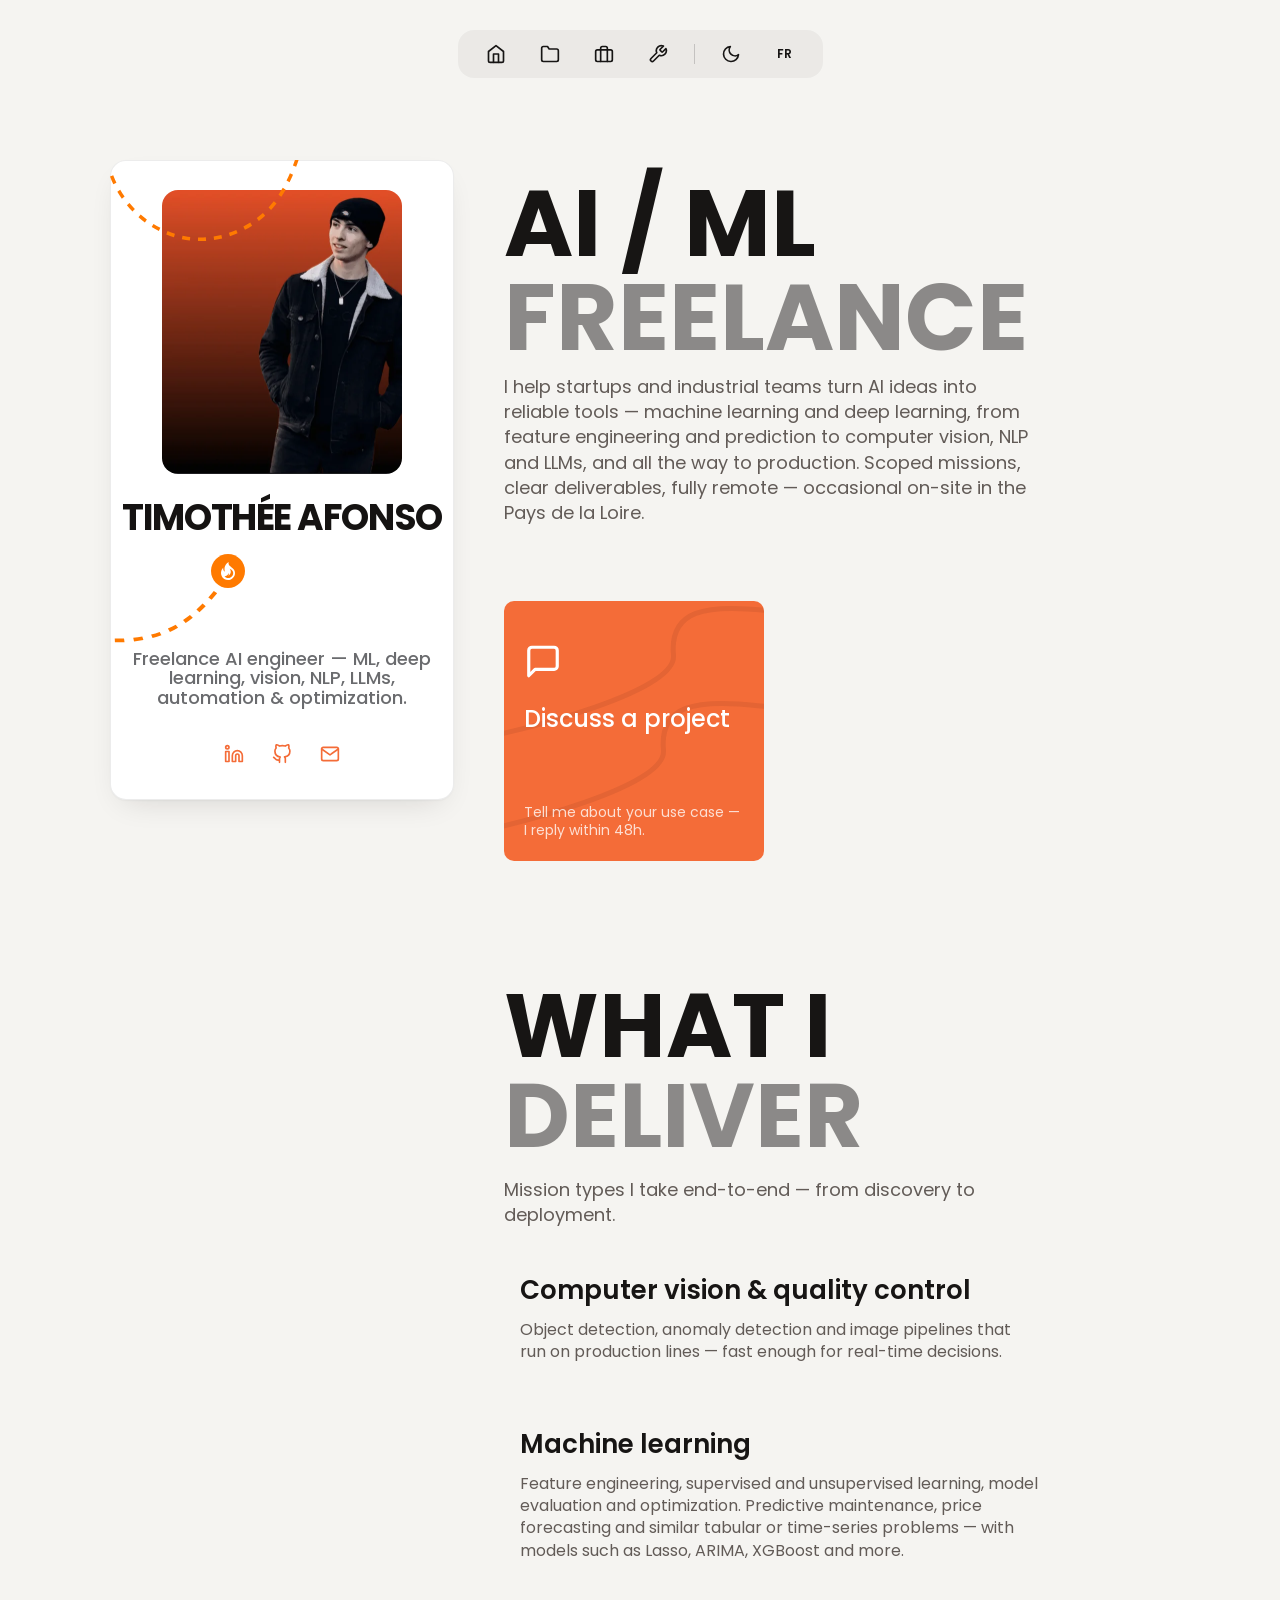
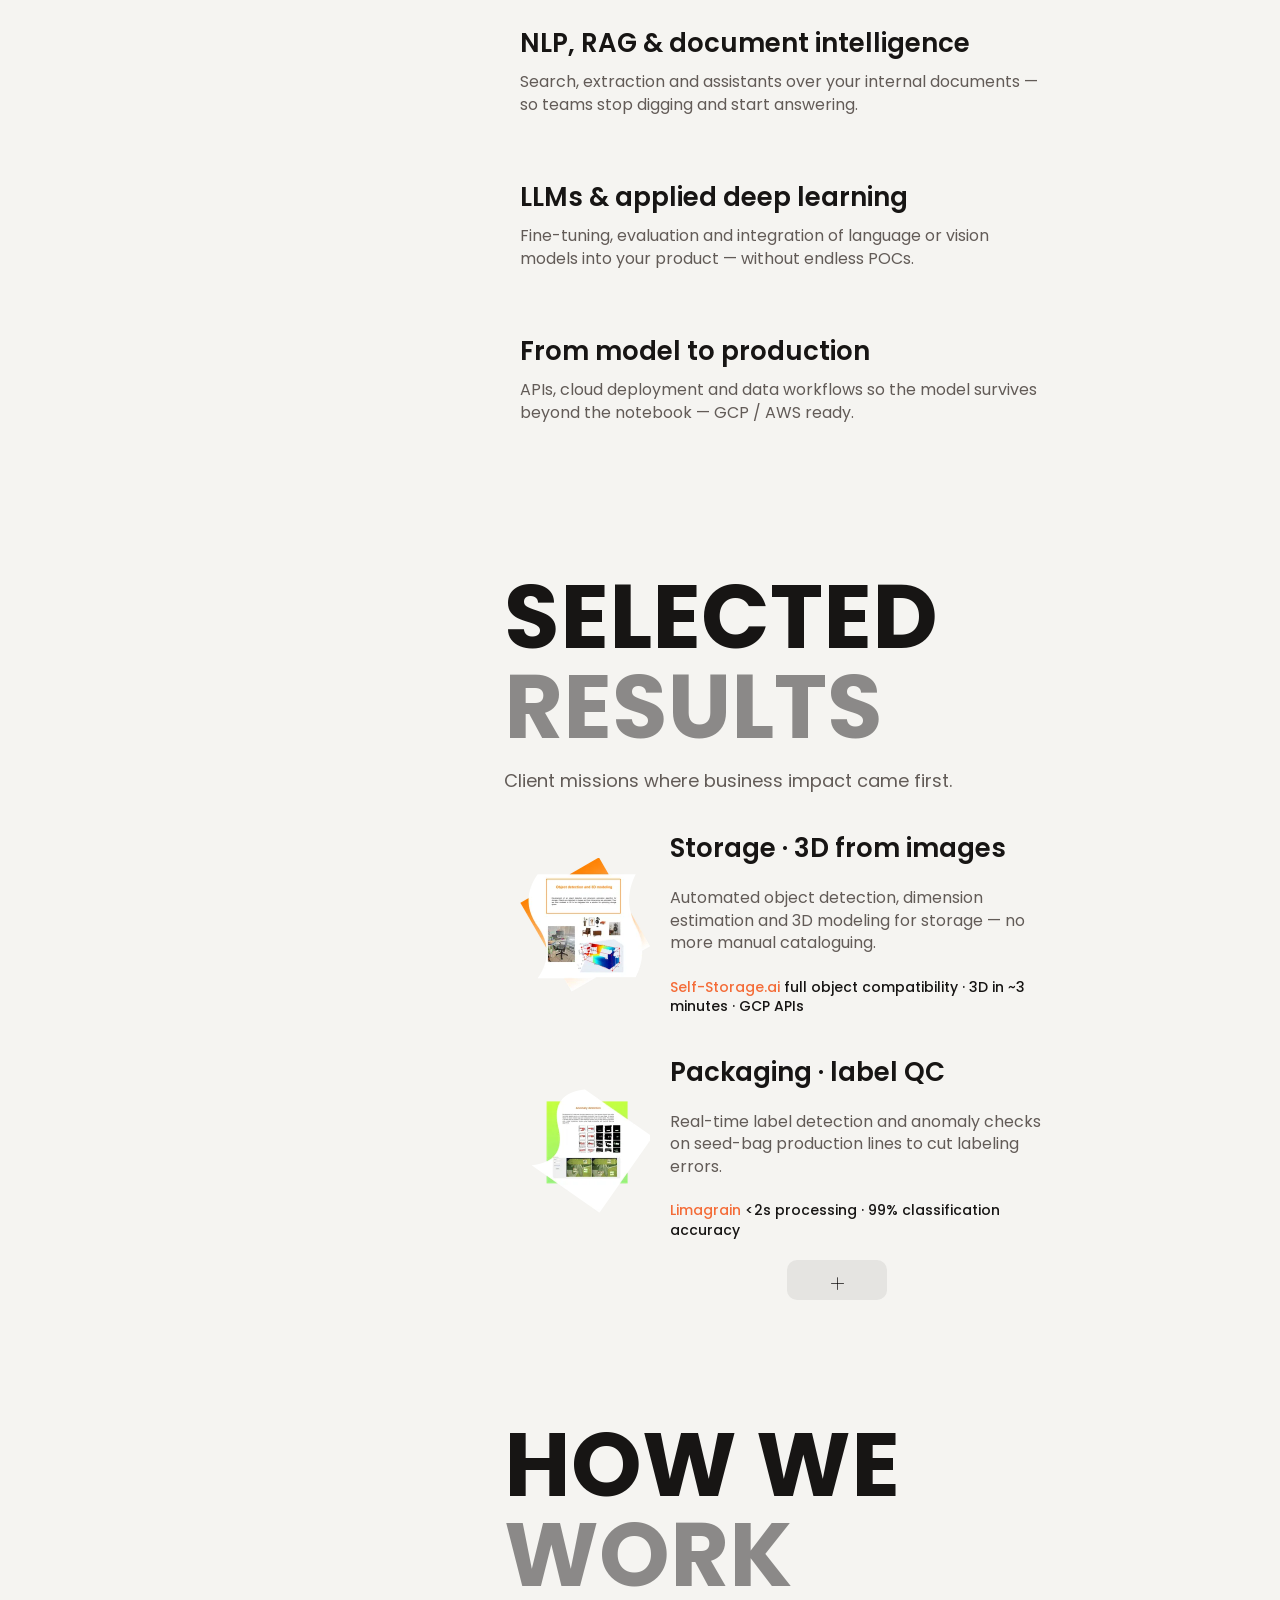
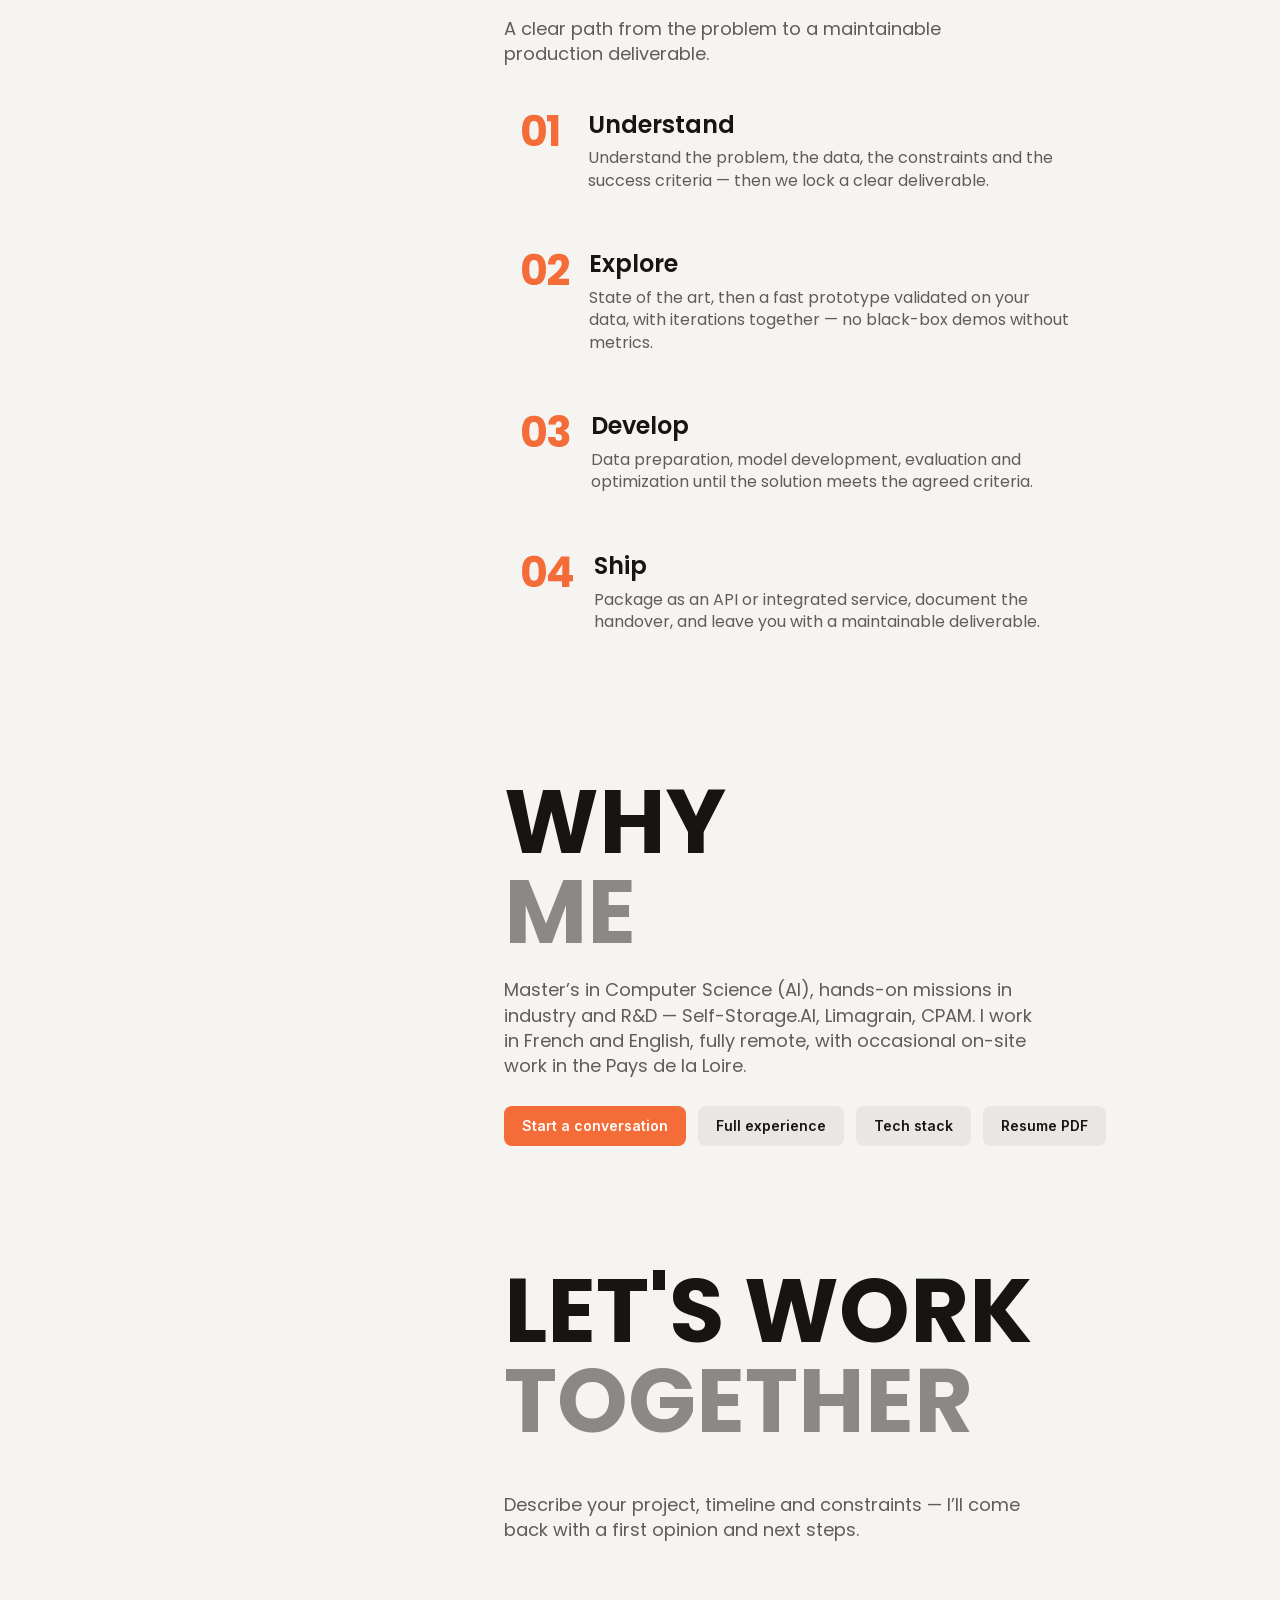
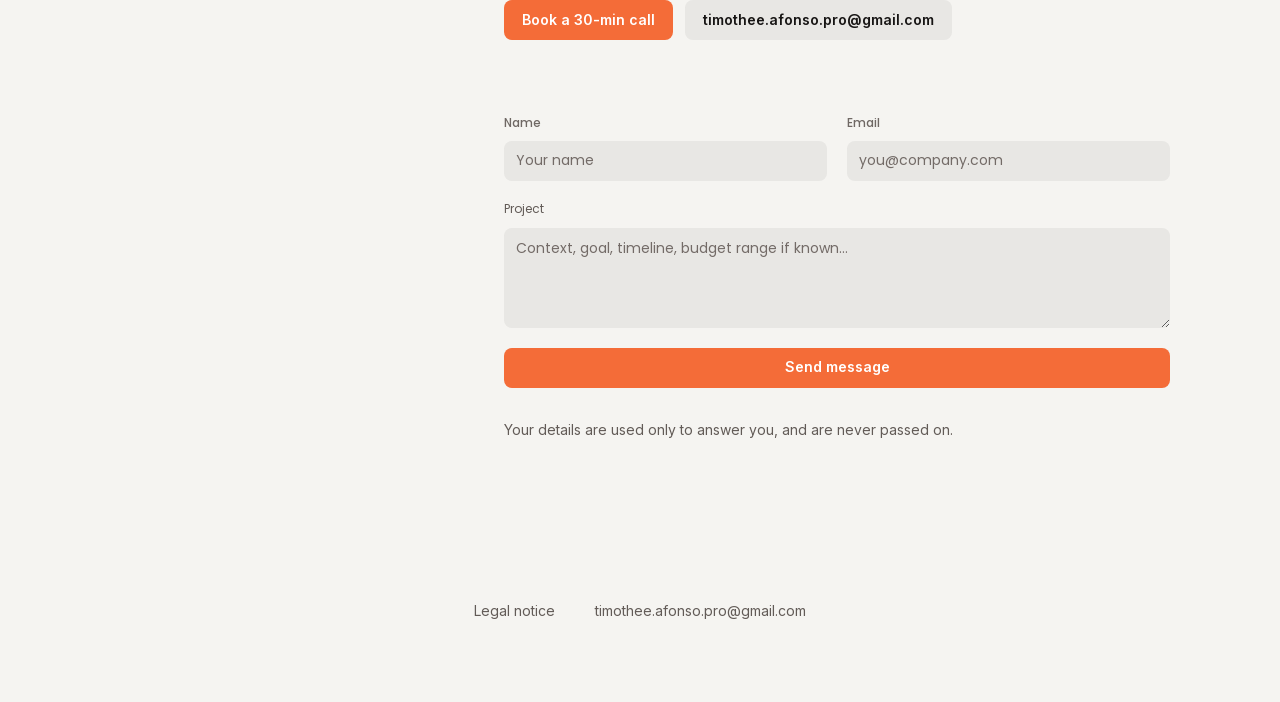
==== index.html @ 01b5e989 "Mentions legales completes, positionnement remote-first, lien Cal.com - SIRET et adresse de domicili" ====
<!DOCTYPE html>
<html lang="en">
<head>
<meta charset="utf-8">
<meta name="viewport" content="width=device-width, initial-scale=1">
<title>Timothée Afonso — Freelance AI Engineer</title>
<meta name="description" content="Freelance AI / ML engineer. Machine learning and deep learning — feature engineering, prediction, computer vision, NLP and LLMs — taken to production. Remote-first.">
<link rel="canonical" href="https://timotheeafonso.com/">
<meta property="og:type" content="website">
<meta property="og:site_name" content="Timothée Afonso">
<meta property="og:url" content="https://timotheeafonso.com/">
<meta property="og:title" content="Timothée Afonso — Freelance AI Engineer">
<meta property="og:description" content="Freelance AI / ML engineer. Machine learning and deep learning — feature engineering, prediction, computer vision, NLP and LLMs — taken to production. Remote-first.">
<meta property="og:image" content="https://timotheeafonso.com/assets/img/og-image.png">
<meta property="og:image:width" content="1200">
<meta property="og:image:height" content="630">
<meta property="og:image:alt" content="Timothée Afonso — freelance AI engineer">
<meta property="og:locale" content="en_US">
<meta property="og:locale:alternate" content="fr_FR">
<meta name="twitter:card" content="summary_large_image">
<meta name="twitter:title" content="Timothée Afonso — Freelance AI Engineer">
<meta name="twitter:description" content="Freelance AI / ML engineer. Machine learning and deep learning — feature engineering, prediction, computer vision, NLP and LLMs — taken to production. Remote-first.">
<meta name="twitter:image" content="https://timotheeafonso.com/assets/img/og-image.png">
<link rel="icon" href="assets/img/favicon.png" sizes="48x48">
<link rel="apple-touch-icon" href="assets/img/apple-touch-icon.png">
<link rel="alternate" hreflang="en" href="https://timotheeafonso.com/">
<link rel="alternate" hreflang="fr" href="https://timotheeafonso.com/fr/">
<link rel="alternate" hreflang="x-default" href="https://timotheeafonso.com/">
<link rel="preload" href="assets/fonts/poppins-700-latin.woff2" as="font" type="font/woff2" crossorigin>
<link rel="stylesheet" href="assets/css/style.css">
<script>
/* Applique le thème avant le premier rendu pour éviter tout clignotement. */
(function(){try{var t=localStorage.getItem('theme');
if(t!=='light'&&t!=='dark'){t=window.matchMedia('(prefers-color-scheme: light)').matches?'light':'dark';}
document.documentElement.setAttribute('data-theme',t);}
catch(e){document.documentElement.setAttribute('data-theme','dark');}})();
</script>
<script type="application/ld+json">
{
  "@context": "https://schema.org",
  "@type": "Person",
  "@id": "https://timotheeafonso.com/#person",
  "name": "Timothée Afonso",
  "alternateName": "Timothee Afonso",
  "url": "https://timotheeafonso.com/",
  "image": "https://timotheeafonso.com/assets/img/profile.webp",
  "jobTitle": "Freelance AI / ML Engineer",
  "description": "Freelance AI / ML engineer. Machine learning and deep learning — feature engineering, prediction, computer vision, NLP and LLMs — taken to production. Remote-first.",
  "email": "mailto:timothee.afonso.pro@gmail.com",
  "address": {
    "@type": "PostalAddress",
    "addressCountry": "FR"
  },
  "knowsLanguage": [
    "fr",
    "en"
  ],
  "knowsAbout": [
    "Machine learning",
    "Deep learning",
    "Computer vision",
    "Natural language processing",
    "Large language models",
    "MLOps",
    "Python"
  ],
  "hasOccupation": {
    "@type": "Occupation",
    "name": "AI / ML Engineer",
    "occupationLocation": {
      "@type": "Country",
      "name": "France"
    }
  },
  "sameAs": [
    "https://www.linkedin.com/in/timothee-afonso",
    "https://github.com/timotheeafonso"
  ]
}
</script>
</head>
<body>
<div class="page">
  <div class="nav-wrap">
    <nav class="nav" aria-label="Home">
      <a href="index.html" title="Home" aria-label="Home" aria-current="page"><svg viewBox="0 0 24 24" fill="none" stroke="currentColor" stroke-width="2" stroke-linecap="round" stroke-linejoin="round" aria-hidden="true"><path d="M3 9l9-7 9 7v11a2 2 0 0 1-2 2H5a2 2 0 0 1-2-2z"/><polyline points="9 22 9 12 15 12 15 22"/></svg></a>
      <a href="projects.html" title="Projects" aria-label="Projects"><svg viewBox="0 0 24 24" fill="none" stroke="currentColor" stroke-width="2" stroke-linecap="round" stroke-linejoin="round" aria-hidden="true"><path d="M22 19a2 2 0 0 1-2 2H4a2 2 0 0 1-2-2V5a2 2 0 0 1 2-2h5l2 3h9a2 2 0 0 1 2 2z"/></svg></a>
      <a href="experience.html" title="Experiences" aria-label="Experiences"><svg viewBox="0 0 24 24" fill="none" stroke="currentColor" stroke-width="2" stroke-linecap="round" stroke-linejoin="round" aria-hidden="true"><rect x="2" y="7" width="20" height="14" rx="2" ry="2"/><path d="M16 21V5a2 2 0 0 0-2-2h-4a2 2 0 0 0-2 2v16"/></svg></a>
      <a href="skill.html" title="Skills" aria-label="Skills"><svg viewBox="0 0 24 24" fill="none" stroke="currentColor" stroke-width="2" stroke-linecap="round" stroke-linejoin="round" aria-hidden="true"><path d="M14.7 6.3a1 1 0 0 0 0 1.4l1.6 1.6a1 1 0 0 0 1.4 0l3.77-3.77a6 6 0 0 1-7.94 7.94l-6.91 6.91a2.12 2.12 0 0 1-3-3l6.91-6.91a6 6 0 0 1 7.94-7.94l-3.76 3.76z"/></svg></a>
      <span class="nav__sep" aria-hidden="true"></span>
      <button class="nav__theme" type="button" title="Theme"><svg class="icon-sun" viewBox="0 0 24 24" fill="none" stroke="currentColor" stroke-width="2" stroke-linecap="round" stroke-linejoin="round" aria-hidden="true"><circle cx="12" cy="12" r="5"/><line x1="12" y1="1" x2="12" y2="3"/><line x1="12" y1="21" x2="12" y2="23"/><line x1="4.22" y1="4.22" x2="5.64" y2="5.64"/><line x1="18.36" y1="18.36" x2="19.78" y2="19.78"/><line x1="1" y1="12" x2="3" y2="12"/><line x1="21" y1="12" x2="23" y2="12"/><line x1="4.22" y1="19.78" x2="5.64" y2="18.36"/><line x1="18.36" y1="5.64" x2="19.78" y2="4.22"/></svg><svg class="icon-moon" viewBox="0 0 24 24" fill="none" stroke="currentColor" stroke-width="2" stroke-linecap="round" stroke-linejoin="round" aria-hidden="true"><path d="M21 12.79A9 9 0 1 1 11.21 3 7 7 0 0 0 21 12.79z"/></svg></button>
      <a class="nav__lang" href="fr/index.html" hreflang="fr" lang="fr" title="Voir en français" aria-label="Voir en français">FR</a>
    </nav>
  </div>
  <div class="wrapper">
    <div class="container">
      <aside class="left">
        <div class="profile">
          <span class="profile__arc-top" aria-hidden="true"></span>
          <span class="profile__arc-bottom" aria-hidden="true"></span>
          <img class="profile__photo" src="assets/img/profile.webp" alt="Timothée Afonso" width="240" height="284">
          <div class="profile__bio">
            <p class="profile__name">TIMOTHÉE AFONSO</p>
            <div class="profile__foot">
              <p class="profile__tagline">Freelance AI engineer — ML, deep learning, vision, NLP, LLMs, automation &amp; optimization.</p>
              <div class="profile__social">
                <a href="https://www.linkedin.com/in/timothee-afonso" target="_blank" rel="noopener" title="LinkedIn" aria-label="LinkedIn" style="color:var(--orange)"><svg viewBox="0 0 24 24" fill="none" stroke="currentColor" stroke-width="2" stroke-linecap="round" stroke-linejoin="round" aria-hidden="true"><path d="M16 8a6 6 0 0 1 6 6v7h-4v-7a2 2 0 0 0-2-2 2 2 0 0 0-2 2v7h-4v-7a6 6 0 0 1 6-6z"/><rect x="2" y="9" width="4" height="12"/><circle cx="4" cy="4" r="2"/></svg></a>
                <a href="https://github.com/timotheeafonso" target="_blank" rel="noopener" title="GitHub" aria-label="GitHub" style="color:var(--orange)"><svg viewBox="0 0 24 24" fill="none" stroke="currentColor" stroke-width="2" stroke-linecap="round" stroke-linejoin="round" aria-hidden="true"><path d="M9 19c-5 1.5-5-2.5-7-3m14 6v-3.87a3.37 3.37 0 0 0-.94-2.61c3.14-.35 6.44-1.54 6.44-7A5.44 5.44 0 0 0 20 4.77 5.07 5.07 0 0 0 19.91 1S18.73.65 16 2.48a13.38 13.38 0 0 0-7 0C6.27.65 5.09 1 5.09 1A5.07 5.07 0 0 0 5 4.77a5.44 5.44 0 0 0-1.5 3.78c0 5.42 3.3 6.61 6.44 7A3.37 3.37 0 0 0 9 18.13V22"/></svg></a>
                <a href="mailto:timothee.afonso.pro@gmail.com" title="Email" aria-label="Email" style="color:var(--orange)"><svg viewBox="0 0 24 24" fill="none" stroke="currentColor" stroke-width="2" stroke-linecap="round" stroke-linejoin="round" aria-hidden="true"><path d="M4 4h16c1.1 0 2 .9 2 2v12c0 1.1-.9 2-2 2H4c-1.1 0-2-.9-2-2V6c0-1.1.9-2 2-2z"/><polyline points="22,6 12,13 2,6"/></svg></a>
              </div>
            </div>
          </div>
        </div>
      </aside>
      <main class="right">
        <section class="hero">
          <div class="hero__info">
            <h1 class="title title--hero title--wrap">AI / ML <span>FREELANCE</span></h1>
            <p class="hero__lead">I help startups and industrial teams turn AI ideas into reliable tools — machine learning and deep learning, from feature engineering and prediction to computer vision, NLP and LLMs, and all the way to production. Scoped missions, clear deliverables, fully remote — occasional on-site in the Pays de la Loire.</p>
          </div>
          <div class="hero__cards">
            <div class="pcard pcard--resume pcard--cta">
              <a class="pcard__hit" href="#contact" aria-label="Discuss a project"></a>
              <span class="pcard__deco deco-a" aria-hidden="true"><i></i></span>
              <span class="pcard__deco deco-b" aria-hidden="true"><i></i></span>
              <span class="pcard__icon" style="color:#fff"><svg viewBox="0 0 24 24" fill="none" stroke="currentColor" stroke-width="2" stroke-linecap="round" stroke-linejoin="round" aria-hidden="true"><path d="M21 15a2 2 0 0 1-2 2H7l-4 4V5a2 2 0 0 1 2-2h14a2 2 0 0 1 2 2z"/></svg></span>
              <div class="pcard__body">
                <p class="pcard__title">Discuss a project</p>
                <p class="pcard__hint">Tell me about your use case — I reply within 48h.</p>
              </div>
            </div>
          </div>
        </section>

        <section class="section section--services reveal" id="services">
          <h2 class="title">WHAT I<br><span>DELIVER</span></h2>
          <p class="section__lead">Mission types I take end-to-end — from discovery to deployment.</p>
          <div class="services">
            <article class="service">
              <h3 class="service__name">Computer vision &amp; quality control</h3>
              <p class="service__desc">Object detection, anomaly detection and image pipelines that run on production lines — fast enough for real-time decisions.</p>
            </article>
            <article class="service">
              <h3 class="service__name">Machine learning</h3>
              <p class="service__desc">Feature engineering, supervised and unsupervised learning, model evaluation and optimization. Predictive maintenance, price forecasting and similar tabular or time-series problems — with models such as Lasso, ARIMA, XGBoost and more.</p>
            </article>
            <article class="service">
              <h3 class="service__name">NLP, RAG &amp; document intelligence</h3>
              <p class="service__desc">Search, extraction and assistants over your internal documents — so teams stop digging and start answering.</p>
            </article>
            <article class="service">
              <h3 class="service__name">LLMs &amp; applied deep learning</h3>
              <p class="service__desc">Fine-tuning, evaluation and integration of language or vision models into your product — without endless POCs.</p>
            </article>
            <article class="service">
              <h3 class="service__name">From model to production</h3>
              <p class="service__desc">APIs, cloud deployment and data workflows so the model survives beyond the notebook — GCP / AWS ready.</p>
            </article>
          </div>
        </section>

        <section class="section section--projects reveal" id="work">
          <h2 class="title">SELECTED<br><span>RESULTS</span></h2>
          <p class="section__lead">Client missions where business impact came first.</p>
          <div class="list">
            <div class="project">
              <div class="project__inner">
                <div class="project__thumb"><img src="assets/img/projects/object-detection.webp" alt="Object detection and 3D modeling" width="130" height="135" loading="lazy"></div>
                <div class="project__details">
                  <h3 class="project__name">Storage · 3D from images</h3>
                  <p class="project__desc">Automated object detection, dimension estimation and 3D modeling for storage — no more manual cataloguing.</p>
                  <p class="project__result"><span>Self-Storage.ai</span> full object compatibility · 3D in ~3 minutes · GCP APIs</p>
                </div>
              </div>
            </div>
            <div class="project">
              <div class="project__inner">
                <div class="project__thumb"><img src="assets/img/projects/anomaly-detection.webp" alt="Anomaly detection on packaging" width="130" height="135" loading="lazy"></div>
                <div class="project__details">
                  <h3 class="project__name">Packaging · label QC</h3>
                  <p class="project__desc">Real-time label detection and anomaly checks on seed-bag production lines to cut labeling errors.</p>
                  <p class="project__result"><span>Limagrain</span> &lt;2s processing · 99% classification accuracy</p>
                </div>
              </div>
            </div>
            <a class="more" href="projects.html" title="All projects">+</a>
          </div>
        </section>

        <section class="section section--method reveal" id="method">
          <h2 class="title">HOW WE<br><span>WORK</span></h2>
          <p class="section__lead">A clear path from the problem to a maintainable production deliverable.</p>
          <div class="method">
            <div class="method__step">
              <span class="method__num" aria-hidden="true">01</span>
              <div class="method__body">
                <h3 class="method__title">Understand</h3>
                <p class="method__text">Understand the problem, the data, the constraints and the success criteria — then we lock a clear deliverable.</p>
              </div>
            </div>
            <div class="method__step">
              <span class="method__num" aria-hidden="true">02</span>
              <div class="method__body">
                <h3 class="method__title">Explore</h3>
                <p class="method__text">State of the art, then a fast prototype validated on your data, with iterations together — no black-box demos without metrics.</p>
              </div>
            </div>
            <div class="method__step">
              <span class="method__num" aria-hidden="true">03</span>
              <div class="method__body">
                <h3 class="method__title">Develop</h3>
                <p class="method__text">Data preparation, model development, evaluation and optimization until the solution meets the agreed criteria.</p>
              </div>
            </div>
            <div class="method__step">
              <span class="method__num" aria-hidden="true">04</span>
              <div class="method__body">
                <h3 class="method__title">Ship</h3>
                <p class="method__text">Package as an API or integrated service, document the handover, and leave you with a maintainable deliverable.</p>
              </div>
            </div>
          </div>
        </section>

        <section class="section section--about reveal" id="about">
          <h2 class="title">WHY<br><span>ME</span></h2>
          <p class="about__text">Master’s in Computer Science (AI), hands-on missions in industry and R&amp;D — Self-Storage.AI, Limagrain, CPAM. I work in French and English, fully remote, with occasional on-site work in the Pays de la Loire.</p>
          <div class="about__links">
            <a class="about__link about__link--accent" href="#contact">Start a conversation</a>
            <a class="about__link" href="experience.html">Full experience</a>
            <a class="about__link" href="skill.html">Tech stack</a>
            <a class="about__link" href="assets/files/resume.pdf" target="_blank" rel="noopener">Resume PDF</a>
          </div>
        </section>

        <section class="section section--contact reveal" id="contact">
          <h2 class="title">LET&#39;S WORK<br><span>TOGETHER</span></h2>
          <p class="section__lead">Describe your project, timeline and constraints — I’ll come back with a first opinion and next steps.</p>
          <div class="about__links contact__direct">
            <a class="about__link about__link--accent" href="https://cal.com/timothee-afonso" target="_blank" rel="noopener">Book a 30-min call</a>
            <a class="about__link" href="mailto:timothee.afonso.pro@gmail.com">timothee.afonso.pro@gmail.com</a>
          </div>
          <form class="form" action="https://formspree.io/f/xljewzve" method="POST" novalidate>
            <input type="text" name="_gotcha" value="" tabindex="-1" autocomplete="off" aria-hidden="true" style="position:absolute;left:-9999px;height:0;width:0;opacity:0;" />
            <input type="hidden" name="_subject" value="New freelance inquiry — portfolio" />
            <div class="form__row">
              <label class="form__field">
                <span class="form__label">Name</span>
                <span class="form__control"><input type="text" name="name" placeholder="Your name" autocomplete="name" required></span>
              </label>
              <label class="form__field">
                <span class="form__label">Email</span>
                <span class="form__control"><input type="email" name="email" placeholder="you@company.com" autocomplete="email" required></span>
              </label>
            </div>
            <label class="form__field">
              <span class="form__label form__label--message">Project</span>
              <span class="form__control"><textarea name="message" placeholder="Context, goal, timeline, budget range if known…" required></textarea></span>
            </label>
            <button class="form__submit" type="submit">Send message</button>
            <p class="form__note">Your details are used only to answer you, and are never passed on.</p>
            <p class="form__status" role="status"></p>
          </form>
        </section>
      </main>
    </div>
  </div>
  <footer class="footer">
    <div class="footer__links">
      <a href="legal.html">Legal notice</a>
      <a href="mailto:timothee.afonso.pro@gmail.com">timothee.afonso.pro@gmail.com</a>
    </div>
  </footer>
</div>
<script src="assets/js/main.js"></script>
</body>
</html>
---- assets/css/style.css ----
/* ==========================================================================
   Timothee Afonso — portfolio
   Recréation locale (HTML / CSS / JS) du site Framer timothee-afonso.framer.website
   ========================================================================== */

/* --------------------------------------------------------------------------
   1. Polices
   -------------------------------------------------------------------------- */
@font-face{font-family:'Poppins';font-style:normal;font-weight:200;font-display:swap;
  src:url('../fonts/poppins-200-latin.woff2') format('woff2');
  unicode-range:U+0000-00FF,U+0131,U+0152-0153,U+02BB-02BC,U+02C6,U+02DA,U+02DC,U+0304,U+0308,U+0329,U+2000-206F,U+20AC,U+2122,U+2191,U+2193,U+2212,U+2215,U+FEFF,U+FFFD;}
@font-face{font-family:'Poppins';font-style:normal;font-weight:200;font-display:swap;
  src:url('../fonts/poppins-200-latin-ext.woff2') format('woff2');
  unicode-range:U+0100-02BA,U+02BD-02C5,U+02C7-02CC,U+02CE-02D7,U+02DD-02FF,U+0304,U+0308,U+0329,U+1D00-1DBF,U+1E00-1E9F,U+1EF2-1EFF,U+2020,U+20A0-20AB,U+20AD-20C0,U+2113,U+2C60-2C7F,U+A720-A7FF;}
@font-face{font-family:'Poppins';font-style:normal;font-weight:400;font-display:swap;
  src:url('../fonts/poppins-400-latin.woff2') format('woff2');
  unicode-range:U+0000-00FF,U+0131,U+0152-0153,U+02BB-02BC,U+02C6,U+02DA,U+02DC,U+0304,U+0308,U+0329,U+2000-206F,U+20AC,U+2122,U+2191,U+2193,U+2212,U+2215,U+FEFF,U+FFFD;}
@font-face{font-family:'Poppins';font-style:normal;font-weight:400;font-display:swap;
  src:url('../fonts/poppins-400-latin-ext.woff2') format('woff2');
  unicode-range:U+0100-02BA,U+02BD-02C5,U+02C7-02CC,U+02CE-02D7,U+02DD-02FF,U+0304,U+0308,U+0329,U+1D00-1DBF,U+1E00-1E9F,U+1EF2-1EFF,U+2020,U+20A0-20AB,U+20AD-20C0,U+2113,U+2C60-2C7F,U+A720-A7FF;}
@font-face{font-family:'Poppins';font-style:normal;font-weight:500;font-display:swap;
  src:url('../fonts/poppins-500-latin.woff2') format('woff2');
  unicode-range:U+0000-00FF,U+0131,U+0152-0153,U+02BB-02BC,U+02C6,U+02DA,U+02DC,U+0304,U+0308,U+0329,U+2000-206F,U+20AC,U+2122,U+2191,U+2193,U+2212,U+2215,U+FEFF,U+FFFD;}
@font-face{font-family:'Poppins';font-style:normal;font-weight:500;font-display:swap;
  src:url('../fonts/poppins-500-latin-ext.woff2') format('woff2');
  unicode-range:U+0100-02BA,U+02BD-02C5,U+02C7-02CC,U+02CE-02D7,U+02DD-02FF,U+0304,U+0308,U+0329,U+1D00-1DBF,U+1E00-1E9F,U+1EF2-1EFF,U+2020,U+20A0-20AB,U+20AD-20C0,U+2113,U+2C60-2C7F,U+A720-A7FF;}
@font-face{font-family:'Poppins';font-style:normal;font-weight:600;font-display:swap;
  src:url('../fonts/poppins-600-latin.woff2') format('woff2');
  unicode-range:U+0000-00FF,U+0131,U+0152-0153,U+02BB-02BC,U+02C6,U+02DA,U+02DC,U+0304,U+0308,U+0329,U+2000-206F,U+20AC,U+2122,U+2191,U+2193,U+2212,U+2215,U+FEFF,U+FFFD;}
@font-face{font-family:'Poppins';font-style:normal;font-weight:600;font-display:swap;
  src:url('../fonts/poppins-600-latin-ext.woff2') format('woff2');
  unicode-range:U+0100-02BA,U+02BD-02C5,U+02C7-02CC,U+02CE-02D7,U+02DD-02FF,U+0304,U+0308,U+0329,U+1D00-1DBF,U+1E00-1E9F,U+1EF2-1EFF,U+2020,U+20A0-20AB,U+20AD-20C0,U+2113,U+2C60-2C7F,U+A720-A7FF;}
@font-face{font-family:'Poppins';font-style:normal;font-weight:700;font-display:swap;
  src:url('../fonts/poppins-700-latin.woff2') format('woff2');
  unicode-range:U+0000-00FF,U+0131,U+0152-0153,U+02BB-02BC,U+02C6,U+02DA,U+02DC,U+0304,U+0308,U+0329,U+2000-206F,U+20AC,U+2122,U+2191,U+2193,U+2212,U+2215,U+FEFF,U+FFFD;}
@font-face{font-family:'Poppins';font-style:normal;font-weight:700;font-display:swap;
  src:url('../fonts/poppins-700-latin-ext.woff2') format('woff2');
  unicode-range:U+0100-02BA,U+02BD-02C5,U+02C7-02CC,U+02CE-02D7,U+02DD-02FF,U+0304,U+0308,U+0329,U+1D00-1DBF,U+1E00-1E9F,U+1EF2-1EFF,U+2020,U+20A0-20AB,U+20AD-20C0,U+2113,U+2C60-2C7F,U+A720-A7FF;}
/* Inter est une police variable : un seul fichier couvre 100 → 900 */
@font-face{font-family:'Inter';font-style:normal;font-weight:100 900;font-display:swap;
  src:url('../fonts/inter-latin.woff2') format('woff2');
  unicode-range:U+0000-00FF,U+0131,U+0152-0153,U+02BB-02BC,U+02C6,U+02DA,U+02DC,U+0304,U+0308,U+0329,U+2000-206F,U+20AC,U+2122,U+2191,U+2193,U+2212,U+2215,U+FEFF,U+FFFD;}
@font-face{font-family:'Inter';font-style:normal;font-weight:100 900;font-display:swap;
  src:url('../fonts/inter-latin-ext.woff2') format('woff2');
  unicode-range:U+0100-02BA,U+02BD-02C5,U+02C7-02CC,U+02CE-02D7,U+02DD-02FF,U+0304,U+0308,U+0329,U+1D00-1DBF,U+1E00-1E9F,U+1EF2-1EFF,U+2020,U+20A0-20AB,U+20AD-20C0,U+2113,U+2C60-2C7F,U+A720-A7FF;}

/* --------------------------------------------------------------------------
   2. Variables et remise à zéro
   -------------------------------------------------------------------------- */
/* Couleurs de marque et typographie : identiques dans les deux thèmes */
:root{
  --orange:#f46c38;
  --lime:#c5ff41;
  --ink:#151312;            /* encre sur les surfaces claires (carte blanche, vert lime) */
  --on-accent:#fff;         /* texte sur la carte orange */
  --bio:#6a6b6e;            /* légende de la carte profil, toujours blanche */
  --dark-pill:#111;         /* pastille de téléchargement */
  --sans:'Poppins',sans-serif;
  --inter:'Inter',sans-serif;
}

/* Thème sombre — celui du site d'origine, appliqué par défaut */
:root,:root[data-theme="dark"]{
  color-scheme:dark;
  --bg:#151312;
  --fg:#fff;
  --muted:#998f8f;                   /* textes secondaires */
  --ghost:rgba(182,180,189,.5);      /* 2e ligne des titres */
  --surface:rgba(255,255,255,.03);   /* pilule de navigation */
  --surface-2:rgba(255,255,255,.08); /* survol dans la pilule */
  --hover:rgba(255,255,255,.03);     /* survol des cartes */
  --field:rgba(182,180,189,.2);      /* champs de formulaire */
  --label:#888;
  --placeholder:#999;
  --more-bg:rgba(69,69,69,.41);
  --more-bg-2:rgba(69,69,69,.6);
  --card:#fff;
  --card-shadow:none;
}

/* Thème clair — blanc cassé chaud, encre chaude, accents de marque inchangés */
:root[data-theme="light"]{
  color-scheme:light;
  --bg:#f5f4f1;
  --fg:#171514;
  --muted:#625b57;                   /* 6.1:1 sur le fond */
  --ghost:rgba(23,21,20,.48);           /* 2e ligne des titres — lisible sur fond clair */
  --surface:rgba(23,21,20,.045);
  --surface-2:rgba(23,21,20,.09);
  --hover:rgba(23,21,20,.045);
  --field:rgba(23,21,20,.06);
  --label:#6f6864;
  --placeholder:#736b67;
  --more-bg:rgba(23,21,20,.07);
  --more-bg-2:rgba(23,21,20,.13);
  --card:#fff;
  /* liseré en inset : aucun impact sur la mise en page, contrairement à border */
  --card-shadow:inset 0 0 0 1px rgba(23,21,20,.08),
                0 1px 2px rgba(23,21,20,.04),
                0 12px 32px -14px rgba(23,21,20,.16);
}

/* Fondu appliqué le temps de la bascule uniquement (jamais au chargement) */
.theme-switching,.theme-switching *{
  transition:background-color .28s ease,color .28s ease,border-color .28s ease,box-shadow .28s ease,fill .28s ease;
}

*,*::before,*::after{box-sizing:border-box;}
html{-webkit-text-size-adjust:100%;}
body{
  margin:0;
  background:var(--bg);
  color:var(--fg);
  font-family:var(--sans);
  -webkit-font-smoothing:antialiased;
  -moz-osx-font-smoothing:grayscale;
  overflow-x:hidden;
}
img{display:block;max-width:100%;}
a{color:inherit;text-decoration:none;}
p,h1,h2,h3,ul{margin:0;}
/* Framer coupe les mots trop longs plutôt que de les laisser déborder */
h1,h2,h3,p,li{overflow-wrap:break-word;}
ul{padding:0;list-style:none;}
button,input,textarea{font:inherit;color:inherit;}
svg{display:block;}

/* --------------------------------------------------------------------------
   3. Structure générale
   -------------------------------------------------------------------------- */
.page{position:relative;display:flex;flex-direction:column;padding-top:160px;background:var(--bg);}
.wrapper{display:flex;}
.container{
  width:100%;
  max-width:1140px;
  margin:0 auto;
  display:flex;
  gap:100px;
}
.left{width:344px;flex:0 0 344px;position:sticky;top:40px;align-self:flex-start;}
.right{flex:1;min-width:0;display:flex;flex-direction:column;}

/* --------------------------------------------------------------------------
   4. Navigation (pilule centrée, défile avec la page)
   -------------------------------------------------------------------------- */
.nav-wrap{position:absolute;top:30px;left:0;right:0;display:flex;justify-content:center;z-index:10;}
.nav{
  display:flex;align-items:center;gap:18px;
  height:48px;padding:0 20px;
  background:var(--surface);
  border-radius:16px;
}
.nav a{
  display:flex;align-items:center;justify-content:center;
  width:36px;height:36px;border-radius:50%;
  transition:background .2s ease;
}
.nav a:hover{background:var(--surface-2);}
.nav svg{width:20px;height:20px;}

/* Séparateur et bascule de thème */
.nav__sep{flex:none;width:1px;height:20px;background:currentColor;opacity:.18;}
.nav__theme{
  display:flex;align-items:center;justify-content:center;
  width:36px;height:36px;padding:0;
  background:transparent;border:0;border-radius:50%;
  color:inherit;cursor:pointer;
  transition:background .2s ease;
}
.nav__theme:hover{background:var(--surface-2);}
.nav__theme svg{width:20px;height:20px;}

/* Bascule de langue : code de la langue vers laquelle on bascule */
.nav__lang{
  display:flex;align-items:center;justify-content:center;
  width:36px;height:36px;border-radius:50%;
  font-family:var(--sans);font-size:12px;font-weight:600;letter-spacing:.03em;
  color:inherit;
  transition:background .2s ease;
}
.nav__lang:hover{background:var(--surface-2);}
/* Le soleil invite à passer en clair, la lune à repasser en sombre */
:root[data-theme="light"] .icon-sun{display:none;}
:root:not([data-theme="light"]) .icon-moon{display:none;}

/* Focus clavier visible sur tous les éléments interactifs */
a:focus-visible,button:focus-visible,input:focus-visible,textarea:focus-visible{
  outline:2px solid var(--orange);outline-offset:3px;
}

/* La pilule se resserre sur les très petits écrans pour rester d'un bloc */
@media (max-width:479.98px){
  .nav{gap:11px;padding:0 14px;}
}
@media (max-width:359.98px){
  .nav{gap:8px;padding:0 12px;}
}

/* --------------------------------------------------------------------------
   5. Carte profil (colonne de gauche)
   -------------------------------------------------------------------------- */
.profile{
  position:relative;overflow:hidden;
  display:flex;flex-direction:column;align-items:center;gap:24px;
  width:100%;height:640px;padding:30px 20px;
  background:var(--card);border-radius:16px;box-shadow:var(--card-shadow);
}
.profile__arc-top,
.profile__arc-bottom{position:absolute;background-repeat:no-repeat;background-size:100% 100%;pointer-events:none;}
.profile__arc-top{width:194px;height:100px;left:0;top:-18px;background-image:url('../img/card-arc-top.svg');}
.profile__arc-bottom{width:270px;height:166px;left:-135px;top:348px;background-image:url('../img/card-arc-bottom.svg');}
.profile__photo{width:240px;height:284px;border-radius:16px;object-fit:cover;}
.profile__bio{
  position:relative;z-index:1;
  display:flex;flex-direction:column;justify-content:space-between;align-items:center;
  flex:1;width:100%;
}
.profile__name{
  font-size:36px;line-height:39.6px;font-weight:700;letter-spacing:-.04em;
  color:var(--ink);text-align:center;white-space:nowrap;
}
.profile__foot{display:flex;flex-direction:column;align-items:center;gap:30px;width:100%;}
.profile__tagline{
  max-width:300px;
  font-size:18px;line-height:19.8px;font-weight:500;
  color:var(--bio);text-align:center;
}
.profile__social{display:flex;justify-content:center;align-items:center;gap:16px;}
.profile__social a{
  display:flex;align-items:center;justify-content:center;
  width:32px;height:32px;padding:6px;border-radius:6px;
  transition:background .2s ease;
}
.profile__social a:hover{background:rgba(0,0,0,.05);}
.profile__social svg{width:20px;height:20px;}

/* --------------------------------------------------------------------------
   6. Titres de section
   -------------------------------------------------------------------------- */
.title{font-size:90px;line-height:90px;font-weight:700;color:var(--fg);white-space:nowrap;}
.title span{color:var(--ghost);}
/* seuls le titre d'accueil et celui des certifications passent à la ligne */
.title--wrap{white-space:normal;}
.title--hero{font-size:110px;line-height:110px;}

/* --------------------------------------------------------------------------
   7. Sections
   -------------------------------------------------------------------------- */
.section{display:flex;flex-direction:column;gap:20px;}
.section--projects,
.section--skills,
.section--education,
.section--services,
.section--method,
.section--about,
.section--certification,
.section--contact{padding-top:120px;}
.section--experience{padding-top:140px;}
.section--first{padding-top:0;}
.section__lead{
  max-width:540px;
  font-size:18px;line-height:25.2px;color:var(--muted);
  margin-top:-4px;
}

/* --------------------------------------------------------------------------
   8. Hero (accueil)
   -------------------------------------------------------------------------- */
.hero{display:flex;flex-direction:column;gap:60px;}
.hero__info{display:flex;flex-direction:column;justify-content:center;gap:10px;min-height:381px;}
.hero__lead{max-width:540px;font-size:18px;line-height:25.2px;color:var(--muted);}
.hero__cards{display:flex;align-items:center;gap:30px;}
.hero__cards:has(> :only-child){max-width:420px;}

.pcard{
  position:relative;overflow:hidden;
  display:flex;flex-direction:column;align-items:flex-start;gap:24px;
  height:240px;padding:40px 20px 22px;border-radius:10px;
}
.pcard--resume{width:300px;flex:0 0 300px;background:var(--orange);}
.pcard--cta{width:100%;max-width:420px;flex:1 1 auto;}
.pcard--contact{flex:1;background:var(--lime);}
.pcard__icon{display:block;position:relative;z-index:1;width:38px;height:41px;}
.pcard__icon svg{width:100%;height:100%;}
.pcard__body{
  position:relative;z-index:1;
  display:flex;flex-direction:column;justify-content:space-between;align-items:flex-end;
  flex:1;width:100%;
}
.pcard__title{width:100%;font-size:24px;line-height:26.4px;font-weight:500;color:var(--on-accent);}
.pcard__list{font-size:24px;line-height:26.4px;font-weight:500;color:var(--ink);width:100%;}
.pcard__list li{position:relative;padding-left:46px;}
.pcard__list li::before{content:"\2022";position:absolute;left:4px;top:0;}
.pcard__list li + li{margin-top:26.4px;}
.pcard__deco{position:absolute;overflow:hidden;pointer-events:none;}
.pcard__deco i{display:block;background-repeat:no-repeat;background-size:100% 100%;}
.pcard--resume .deco-a{left:-58px;top:-57px;width:416px;height:251px;display:flex;align-items:center;justify-content:center;}
.pcard--resume .deco-a i{width:388px;height:155px;background-image:url('../img/line-orange.svg');}
.pcard--resume .deco-b{left:-54px;top:86px;width:388px;height:155px;}
.pcard--resume .deco-b i{width:388px;height:155px;background-image:url('../img/line-orange.svg');}
.pcard--contact .deco-a{left:-20px;top:-60px;width:422px;height:284px;}
.pcard--contact .deco-a i{width:422px;height:284px;background-image:url('../img/line-green.svg');}
.pcard--contact .deco-b{left:-3px;top:146px;width:329px;height:146px;overflow:visible;transform:rotate(4deg);display:flex;align-items:center;justify-content:center;}
.pcard--contact .deco-b i{width:422px;height:284px;background-image:url('../img/line-green.svg');}

/* Pastille ronde sombre (téléchargement) */
.pill{
  position:absolute;z-index:2;
  display:flex;align-items:center;justify-content:center;
  width:36px;height:36px;padding:10px;
  background:var(--dark-pill);border-radius:50px;
  transition:transform .2s ease;
}
.pill:hover{transform:scale(1.08);}
.pill svg{width:16px;height:16px;}
.pcard__body .pill{position:static;flex:0 0 36px;}

/* Flèche orange en haut à droite des cartes cliquables */
.arrow{position:absolute;right:16px;width:20px;height:20px;transform:rotate(-45deg);}
.arrow svg{width:100%;height:100%;fill:var(--orange);}

/* --------------------------------------------------------------------------
   9. Liste de projets
   -------------------------------------------------------------------------- */
.list{display:flex;flex-direction:column;align-items:flex-start;width:100%;}

.project{
  position:relative;display:flex;justify-content:space-between;align-items:center;
  width:100%;padding:20px 16px;border-radius:16px;
  transition:background .2s ease;
}
a.project:hover{background:var(--hover);}
.project .arrow{top:36px;}
.project__inner{display:flex;align-items:center;gap:20px;width:100%;max-width:600px;}
.project__thumb{
  flex:0 0 130px;width:130px;aspect-ratio:130/134.72;
  border-radius:8px;overflow:hidden;
}
.project__thumb img{width:100%;height:100%;object-fit:cover;}
.project__details{display:flex;flex-direction:column;justify-content:center;gap:23px;width:450px;max-width:600px;}
.project__name{font-size:26px;line-height:31.2px;font-weight:600;color:var(--fg);white-space:nowrap;}
.project__desc{font-size:16px;line-height:22.4px;color:var(--muted);}
.project__meta{display:flex;justify-content:space-between;align-items:center;gap:12px;font-size:16px;line-height:22.4px;color:var(--fg);}
.project__meta span:last-child{text-align:right;}

.list__divider{
  display:flex;align-items:center;gap:16px;
  width:100%;margin:28px 0 12px;padding:0 16px;
  font-size:14px;line-height:18px;font-weight:600;letter-spacing:.04em;
  text-transform:uppercase;color:var(--muted);
}
.list__divider::before,
.list__divider::after{
  content:"";flex:1;height:1px;background:currentColor;opacity:.28;
}

/* Bouton « + » décoratif sous les listes tronquées */
.more{
  align-self:center;
  grid-column:1 / -1;justify-self:center;
  display:flex;align-items:center;justify-content:center;
  width:100px;height:40px;
  background:var(--more-bg);border-radius:10px;
  font-family:var(--inter);font-size:31px;line-height:37.2px;font-weight:100;color:var(--fg);
  transition:background .2s ease;
}
.more:hover{background:var(--more-bg-2);}

/* --------------------------------------------------------------------------
   10. Compétences
   -------------------------------------------------------------------------- */
.skills{display:grid;grid-template-columns:repeat(2,minmax(0,1fr));align-items:start;gap:10px;width:100%;}
.skill{
  display:flex;align-items:center;gap:16px;
  padding:16px;border-radius:8px;
  transition:background .2s ease;
}
.skill:hover{background:var(--hover);}
.skill--static:hover{background:transparent;}
.skill__icon{flex:0 0 60px;width:60px;height:60px;border-radius:8px;overflow:hidden;}
.skill__icon img{width:100%;height:100%;object-fit:cover;}
.skill__text{display:flex;flex-direction:column;justify-content:center;gap:4px;flex:1;min-width:0;}
.skill__name{font-size:24px;line-height:28.8px;font-weight:600;color:var(--fg);}
.skill__kind{font-size:16px;line-height:22.4px;color:var(--muted);}

/* --------------------------------------------------------------------------
   11. Formation / Certification / Expériences
   -------------------------------------------------------------------------- */
.entry{
  position:relative;display:flex;flex-direction:column;align-items:flex-start;gap:20px;
  width:100%;border-radius:16px;
  transition:background .2s ease;
}
a.entry:hover{background:var(--hover);}
.entry__details{display:flex;flex-direction:column;justify-content:center;align-items:flex-start;gap:14px;width:100%;}
.entry__details > *{width:100%;}
.entry__name{font-size:26px;line-height:31.2px;font-weight:600;color:var(--fg);}
.entry__sub{font-size:16px;line-height:22.4px;color:var(--muted);}
.entry__keywords{font-size:12px;line-height:16.8px;font-weight:200;color:var(--muted);}
.entry__meta{
  display:flex;justify-content:space-between;align-items:center;width:100%;
  font-size:16px;line-height:17.6px;color:var(--muted);
}
.entry__meta span:last-child{text-align:right;}

/* Formation */
.entry--education{padding:30px 16px;}
.entry--education .entry__details{max-width:480px;}
.entry--education .pill{top:25px;right:16px;}

/* Certification */
.entry--certification{padding:24px 16px;}
.entry--certification .entry__details{max-width:420px;min-height:31px;justify-content:center;}
.entry--certification .entry__sub{max-width:500px;}
.entry--certification .pill{top:36px;right:16px;}
.entry--certification .arrow{top:36px;}

/* Expériences */
.entry--experience{padding:24px 16px;}
.entry--experience .entry__details{max-width:420px;}
.entry--experience .arrow{top:46px;}

/* --------------------------------------------------------------------------
   12. Services / méthode (accueil freelance)
   -------------------------------------------------------------------------- */
.services{display:flex;flex-direction:column;gap:10px;width:100%;}
.service{
  display:flex;flex-direction:column;align-items:flex-start;gap:12px;
  width:100%;padding:28px 16px;border-radius:16px;
  transition:background .2s ease;
}
.service:hover{background:var(--hover);}
.service__name{font-size:26px;line-height:31.2px;font-weight:600;color:var(--fg);}
.service__desc{max-width:520px;font-size:16px;line-height:22.4px;color:var(--muted);}
.service__meta{
  display:flex;flex-wrap:wrap;gap:8px 16px;
  font-size:14px;line-height:18px;font-weight:500;color:var(--fg);
}
.service__meta span{color:var(--muted);font-weight:400;}

.method{display:flex;flex-direction:column;gap:10px;width:100%;}
.method__step{
  display:flex;align-items:flex-start;gap:20px;
  width:100%;padding:24px 16px;border-radius:16px;
}
.method__num{
  flex:0 0 48px;
  font-size:42px;line-height:42px;font-weight:700;letter-spacing:-.04em;
  color:var(--orange);
}
.method__body{display:flex;flex-direction:column;gap:8px;min-width:0;}
.method__title{font-size:24px;line-height:28.8px;font-weight:600;color:var(--fg);}
.method__text{max-width:480px;font-size:16px;line-height:22.4px;color:var(--muted);}

.about__text{
  max-width:540px;
  font-size:18px;line-height:25.2px;color:var(--muted);
}
.about__links{display:flex;flex-wrap:wrap;gap:12px;margin-top:8px;}
.about__link{
  display:inline-flex;align-items:center;justify-content:center;
  height:40px;padding:0 18px;
  background:var(--field);border-radius:8px;
  font-family:var(--inter);font-size:14px;line-height:16.8px;font-weight:600;color:var(--fg);
  transition:background .2s ease,filter .2s ease;
}
.about__link:hover{background:var(--more-bg-2);}
.about__link--accent{background:var(--orange);color:var(--on-accent);}
.about__link--accent:hover{filter:brightness(1.08);background:var(--orange);}

.project__result{
  font-size:14px;line-height:19.6px;font-weight:500;color:var(--fg);
}
.project__result span{color:var(--orange);}

.pcard--cta .pcard__body{align-items:flex-start;}
.pcard--cta .pcard__title{color:var(--on-accent);}
.pcard--cta .pcard__hint{
  width:100%;margin-top:auto;
  font-size:14px;line-height:18px;font-weight:400;color:rgba(255,255,255,.78);
}
.pcard a.pcard__hit{
  position:absolute;inset:0;z-index:3;
  border-radius:inherit;
}
.pcard a.pcard__hit:focus-visible{outline-offset:-4px;}

/* --------------------------------------------------------------------------
   13. Formulaire de contact
   -------------------------------------------------------------------------- */
.section--contact{gap:50px;}
.form{display:flex;flex-direction:column;align-items:flex-start;gap:20px;width:100%;}
.form__row{display:flex;align-items:center;gap:20px;width:100%;}
.form__field{display:flex;flex-direction:column;align-items:flex-start;gap:10px;flex:1;min-width:0;}
.form > .form__field{width:100%;flex:none;}
.form__label{font-size:12px;line-height:14.4px;font-weight:500;color:var(--label);}
.form__label--message{font-size:12px;line-height:16.8px;font-weight:400;color:var(--muted);}
.form__control{display:block;width:100%;background:var(--field);border-radius:8px;}
.form input,
.form textarea{
  width:100%;padding:12px;
  font-family:var(--sans);font-size:14px;line-height:1.2em;font-weight:400;
  color:var(--fg);background:transparent;border:0;border-radius:8px;outline:0;
}
.form input{height:40px;}
.form textarea{height:100px;resize:vertical;display:block;}
.form input::placeholder,
.form textarea::placeholder{color:var(--placeholder);}
.form input:focus,
.form textarea:focus{box-shadow:inset 0 0 0 1px var(--orange);}
.form__submit{
  display:flex;align-items:center;justify-content:center;
  width:100%;height:40px;
  background:var(--orange);border:0;border-radius:8px;cursor:pointer;
  font-family:var(--inter);font-size:14px;line-height:16.8px;font-weight:600;color:var(--on-accent);
  transition:filter .2s ease;
}
.form__submit:hover{filter:brightness(1.08);}
.form__status{font-size:14px;line-height:1.4;color:var(--muted);}
.form__status:empty{display:none;}

/* --------------------------------------------------------------------------
   14. Pied de page
   -------------------------------------------------------------------------- */
.footer{display:flex;flex-direction:column;gap:30px;padding:160px 0 80px;}
.footer__links{display:flex;justify-content:center;align-items:center;gap:40px;height:22px;}

/* --------------------------------------------------------------------------
   15. Animation d'apparition au scroll
   -------------------------------------------------------------------------- */
.reveal{opacity:0;transform:translateY(-20px);}
.reveal.is-visible{opacity:1;transform:none;transition:opacity .6s ease,transform .6s ease;}
@media (prefers-reduced-motion:reduce){
  .reveal{opacity:1;transform:none;}
  *{transition-duration:.01ms !important;animation-duration:.01ms !important;}
}

/* --------------------------------------------------------------------------
   16. Écrans 1080 → 1439 px
   -------------------------------------------------------------------------- */
@media (max-width:1439.98px) and (min-width:1080px){
  .container{padding:0 40px;gap:50px;}
  /* Sous 1140px la colonne devient trop étroite pour les titres en nowrap :
     on resserre la gouttière plutôt que de laisser déborder la fenêtre. */
  @media (max-width:1139.98px){
    .container{padding:0 24px;gap:40px;}
  }
  .title--hero{font-size:94px;line-height:94px;}
  .project__inner{max-width:none;}
  .project__details{width:380px;max-width:380px;}
  .project__name{white-space:normal;}
  .hero__cards{gap:20px;}
  .pcard{height:260px;}
  .pcard--resume{width:260px;flex:0 0 260px;}
}

/* --------------------------------------------------------------------------
   17. Tablette : 810 → 1079 px
   -------------------------------------------------------------------------- */
@media (max-width:1079.98px) and (min-width:810px){
  .page{padding-top:120px;}
  .container{max-width:810px;padding:0 30px;flex-direction:column;gap:40px;}
  .left{width:100%;flex:none;position:static;}
  .page--sub .left{order:1;}
  .page--sub .section--first{padding-top:20px;}
  .profile{height:540px;}
  .profile__arc-top{left:171px;top:-34px;}
  .profile__foot{gap:20px;}

  .title{font-size:74px;line-height:74px;text-align:center;}
  .title--hero{font-size:86px;line-height:86px;}

  .section--projects,.section--skills,.section--education,
  .section--services,.section--method,.section--about,
  .section--experience,.section--certification,.section--contact{padding-top:90px;}

  .hero__info{align-items:center;}
  .hero__lead,.section__lead,.about__text{font-size:16px;line-height:22.4px;text-align:center;}
  .section__lead,.about__text{max-width:none;}
  .about__links{justify-content:center;}
  .pcard--resume,.pcard--cta{width:100%;max-width:420px;flex:none;}
  .hero__cards:has(> :only-child){max-width:420px;margin:0 auto;}
  .skills{grid-template-columns:repeat(3,minmax(0,1fr));}
  .entry--certification{width:696px;}
  .project__name,.service__name{font-size:20px;line-height:24px;white-space:normal;}
  .entry__name,.method__title{font-size:20px;line-height:24px;}
  .project__details{width:auto;flex:1;}
  .method__step{justify-content:center;}
}

/* --------------------------------------------------------------------------
   18. Mobile : ≤ 809 px
   -------------------------------------------------------------------------- */
@media (max-width:809.98px){
  .page{padding-top:100px;}
  .nav-wrap{top:20px;}
  .container{max-width:none;padding:0 20px;flex-direction:column;gap:40px;}
  .left{width:100%;flex:none;position:static;}
  .page--sub .left{order:1;}
  .page--sub .section--first{padding-top:20px;}

  .profile{height:auto;min-height:457px;}
  .profile__arc-top{left:0;top:-37px;}
  .profile__arc-bottom{left:-165px;top:157px;}
  .profile__photo{width:100%;max-width:260px;height:210px;}
  .profile__bio{justify-content:flex-start;gap:16px;}
  .profile__foot{gap:16px;}

  .title{font-size:42px;line-height:42px;text-align:center;}
  .title--hero{font-size:52px;line-height:52px;}

  .section--projects,.section--skills,.section--education,
  .section--services,.section--method,.section--about,
  .section--experience,.section--certification,.section--contact{padding-top:80px;}

  /* Sur les pages CV (expérience / formation), ordre mobile d'origine */
  .page--sub .section--experience{order:1;}
  .page--sub .section--education{order:2;}
  .page--sub .section--certification{order:3;}
  .page--sub .section--contact{order:4;}

  .hero{gap:70px;}
  .hero__info{align-items:center;}
  .hero__lead,.section__lead,.about__text{font-size:16px;line-height:22.4px;text-align:center;max-width:none;}
  .about__links{justify-content:center;}
  .hero__cards{flex-direction:column;align-items:center;gap:20px;}
  .pcard{width:100%;height:auto;min-height:189px;}
  .pcard--resume,.pcard--cta{flex:none;}
  .pcard--contact{flex:none;}
  .pcard__list li{padding-left:36px;}

  .project,.service,.method__step{padding:20px 8px;}
  .project__inner{gap:12px;max-width:none;}
  .project__thumb{flex:0 0 90px;width:90px;}
  .project__details{width:auto;flex:1;gap:9px;}
  .project__name,.service__name{font-size:18px;line-height:21.6px;white-space:normal;}

  .skills{grid-template-columns:minmax(0,1fr);}

  .entry__name,.method__title{font-size:18px;line-height:21.6px;}
  .method__num{font-size:32px;line-height:32px;flex-basis:36px;}
  .section--contact{gap:20px;}
  .entry--education{padding:20px 8px;}
  .entry--experience{padding:16px 8px;}
  .entry--education .pill{top:20px;right:8px;}
  .entry--experience .arrow,.project .arrow{right:8px;top:20px;}
  .entry__details{max-width:none !important;}
  .entry--certification .entry__sub{max-width:none;}
  .entry__meta{flex-wrap:wrap;gap:6px;}

  .footer{padding:160px 0 80px;}
}

/* --------------------------------------------------------------------------
   Page projets : missions client d'abord, projets académiques repliés
   -------------------------------------------------------------------------- */
.section__sub{font-family:var(--sans);font-size:26px;line-height:31.2px;font-weight:600;color:var(--fg);margin-bottom:10px;}
.rnd{margin-top:56px;}
.rnd__summary{
  display:flex;align-items:center;gap:12px;cursor:pointer;list-style:none;
  font-family:var(--sans);font-size:26px;line-height:31.2px;font-weight:600;color:var(--fg);
  padding:14px 18px;border-radius:12px;background:var(--hover);
}
.rnd__summary::-webkit-details-marker{display:none;}
.rnd__summary::after{content:"+";margin-left:auto;color:var(--orange);font-size:30px;line-height:1;}
.rnd[open] .rnd__summary::after{content:"\2013";}
.rnd__count{font-family:var(--inter);font-size:16px;font-weight:400;color:var(--muted);}
.rnd > .section__lead{margin-top:18px;}
@media (max-width:809px){
  .section__sub,.rnd__summary{font-size:22px;line-height:27px;}
}
.contact__direct{margin-bottom:26px;}
.form__note{font-family:var(--inter);font-size:14px;line-height:20px;color:var(--muted);margin-top:12px;}
.footer__links a{font-family:var(--inter);font-size:14px;color:var(--muted);text-decoration:none;}
.footer__links a:hover{color:var(--fg);}
.legal{display:flex;flex-direction:column;gap:34px;max-width:600px;}
.legal__title{font-family:var(--sans);font-size:22px;line-height:26.4px;font-weight:600;color:var(--fg);margin-bottom:10px;}
.legal__text{font-family:var(--inter);font-size:16px;line-height:24px;color:var(--muted);}
.legal__text a{color:var(--orange);}
.legal__todo{background:var(--orange);color:var(--on-accent);padding:1px 7px;border-radius:5px;font-weight:600;}
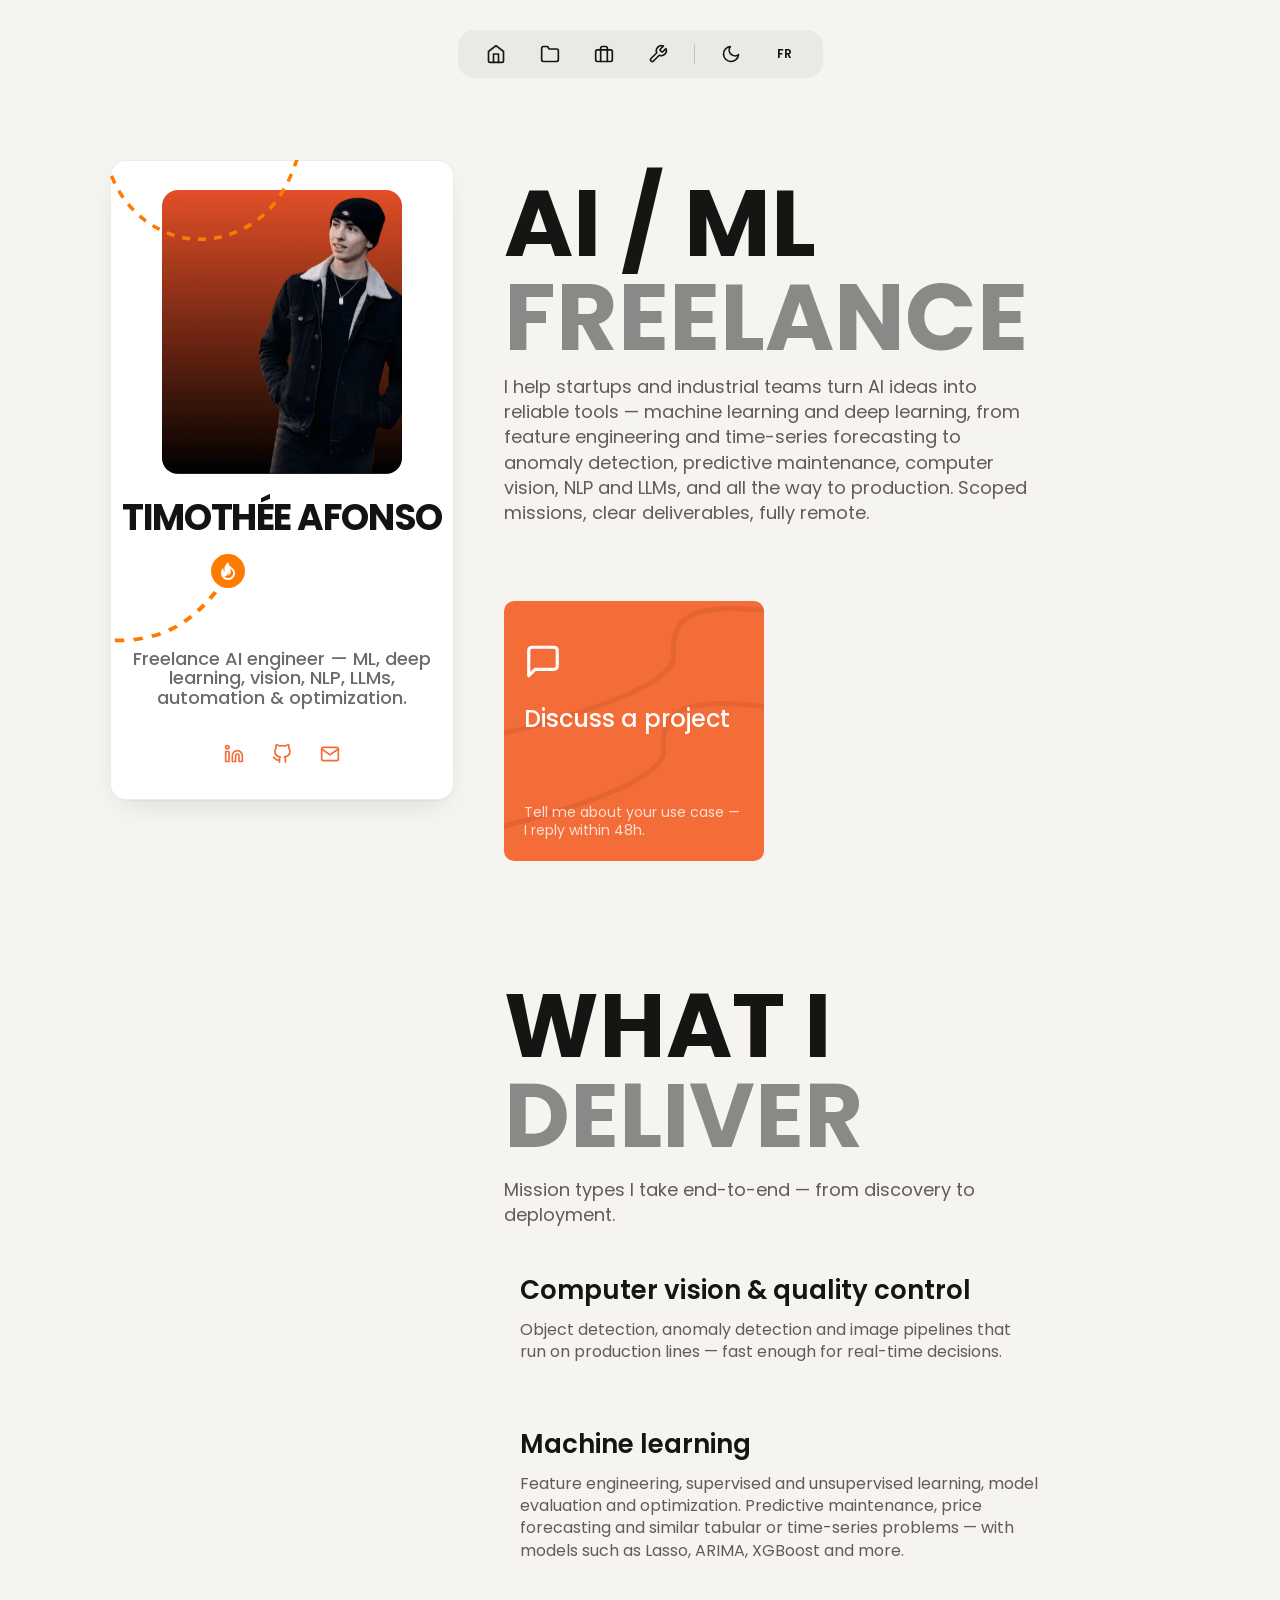
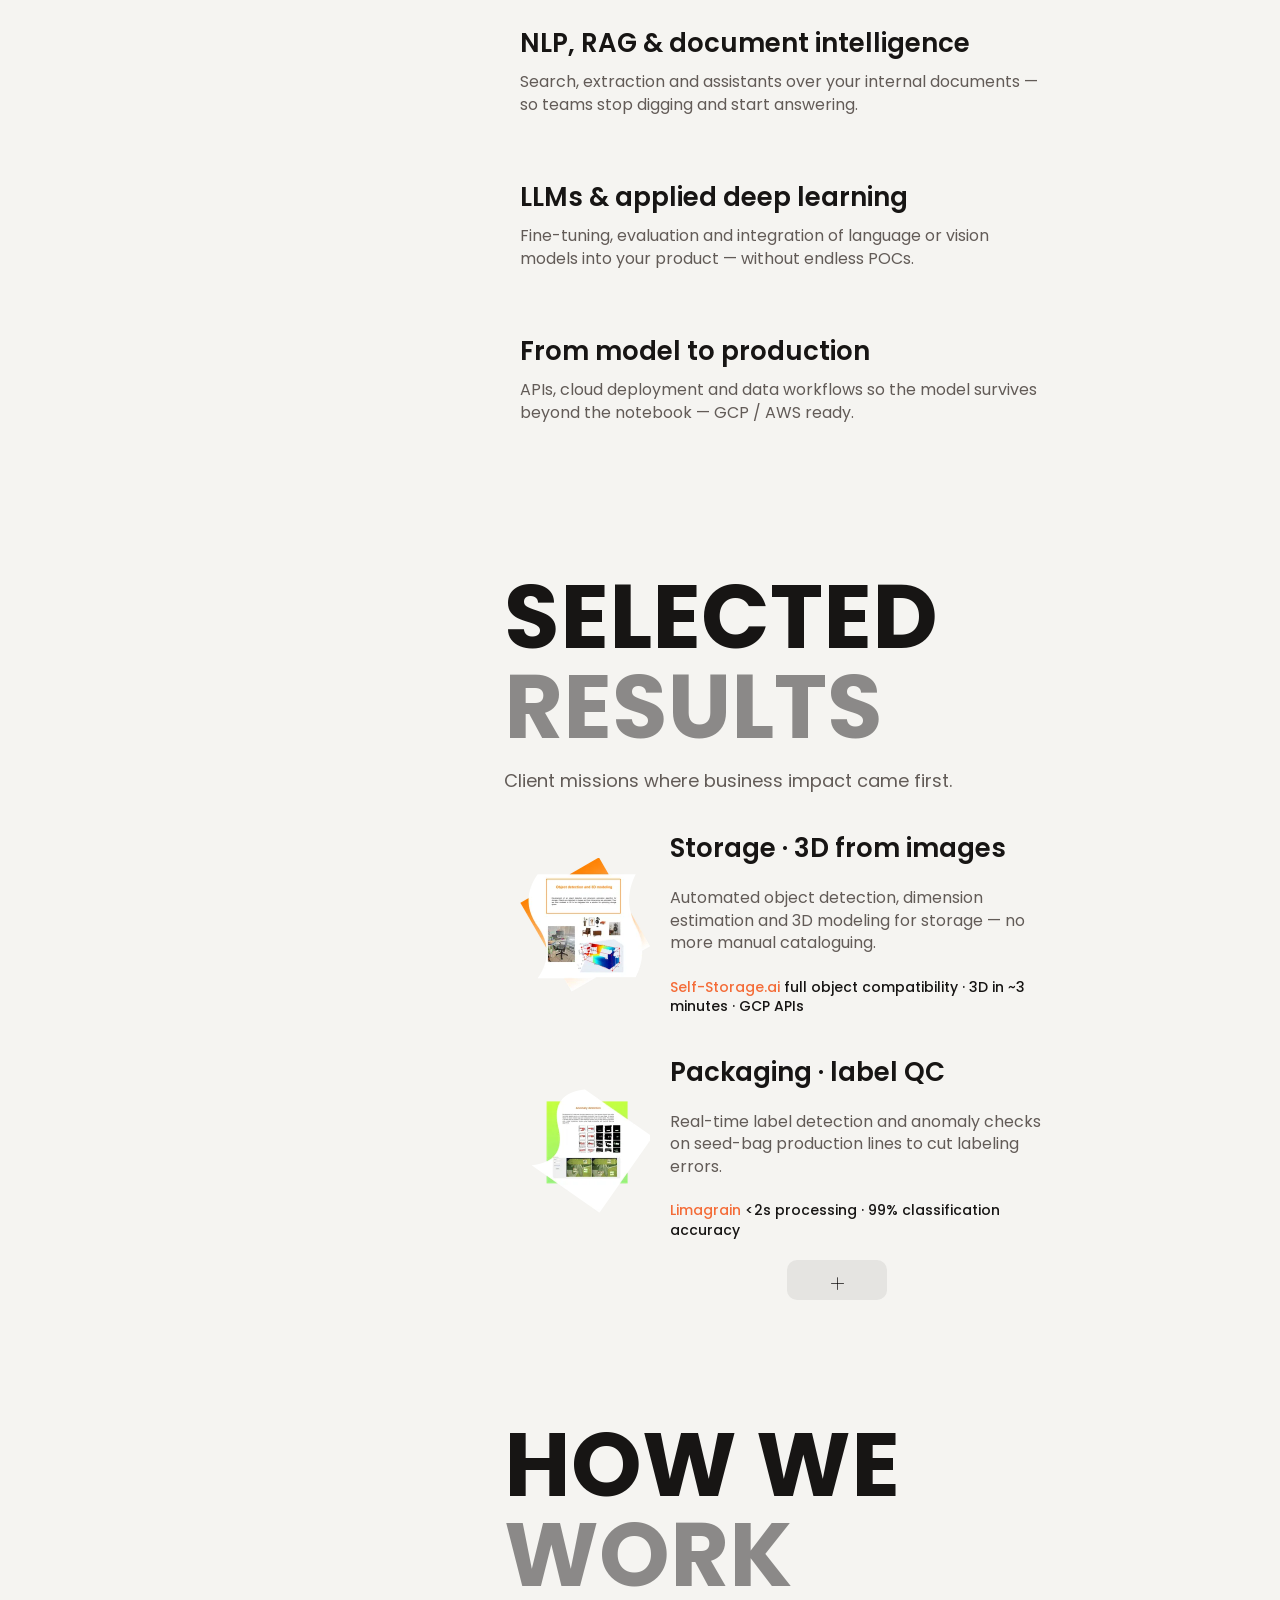
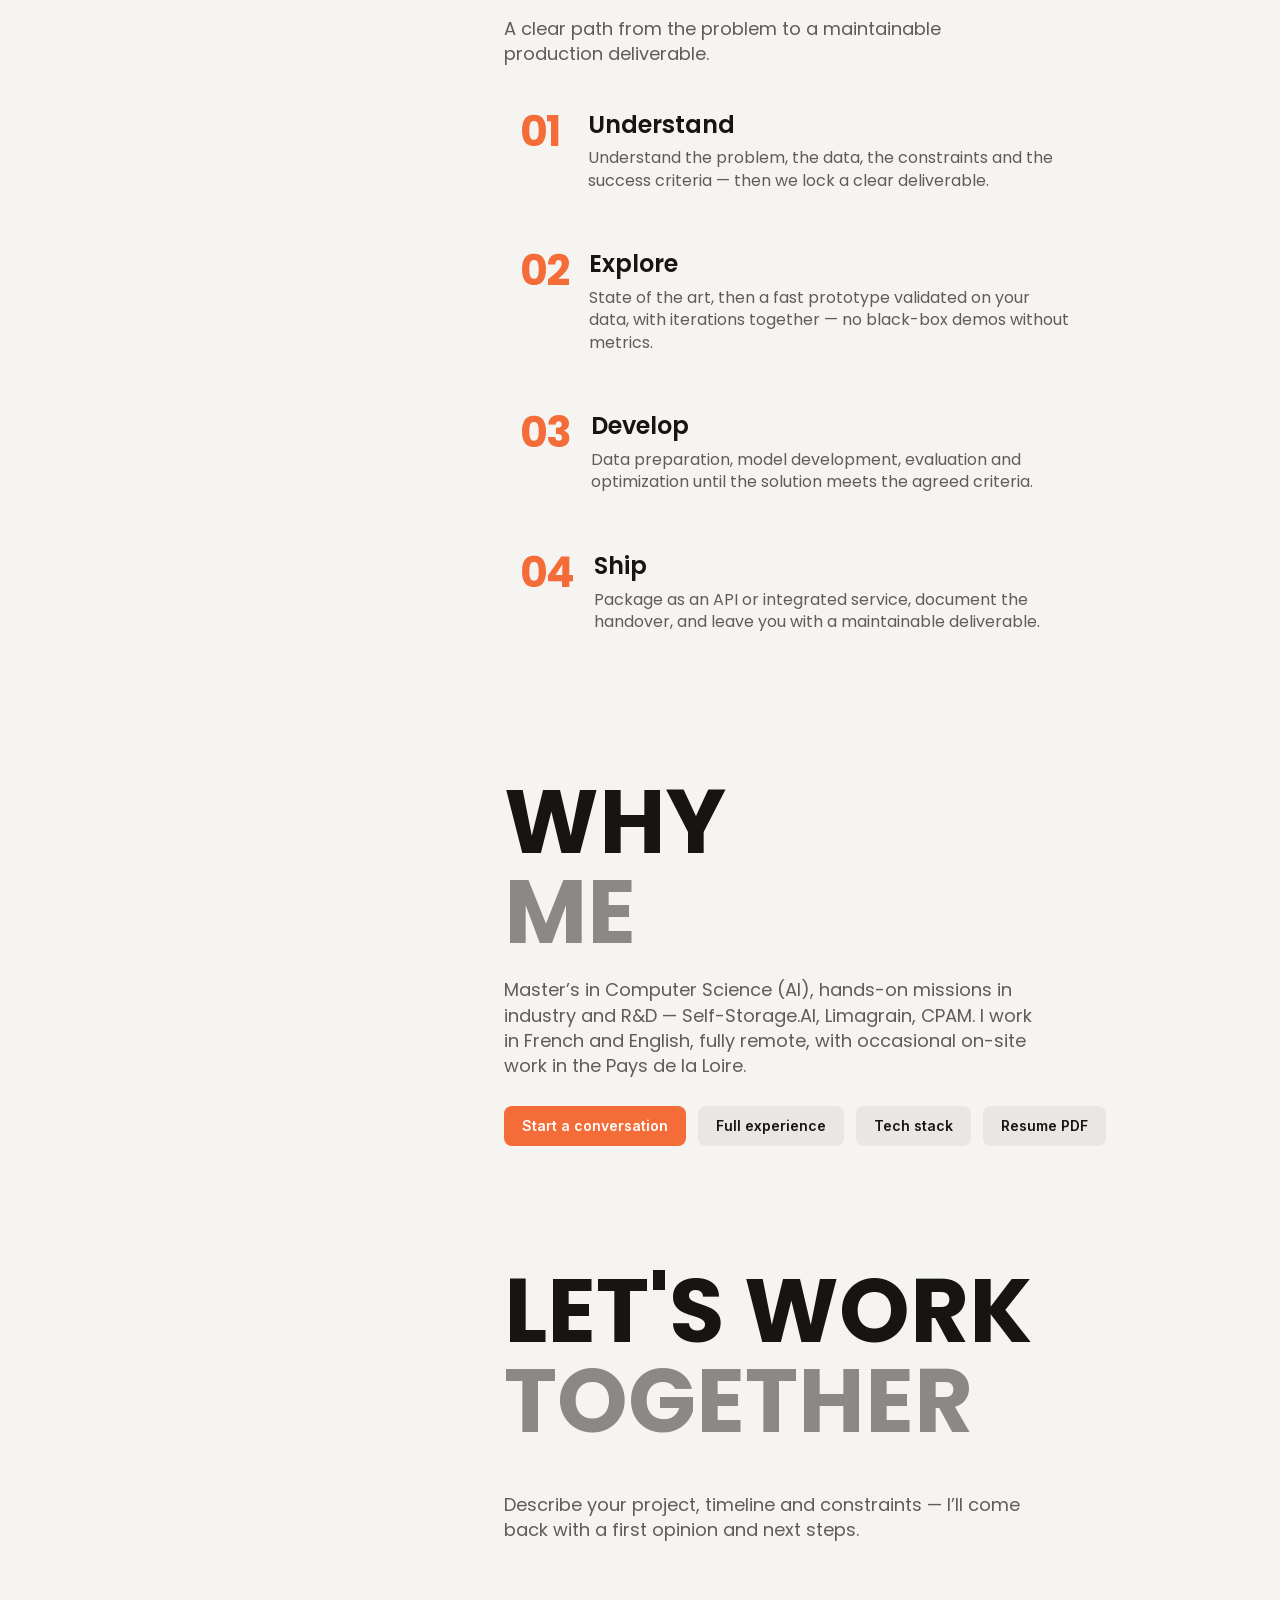
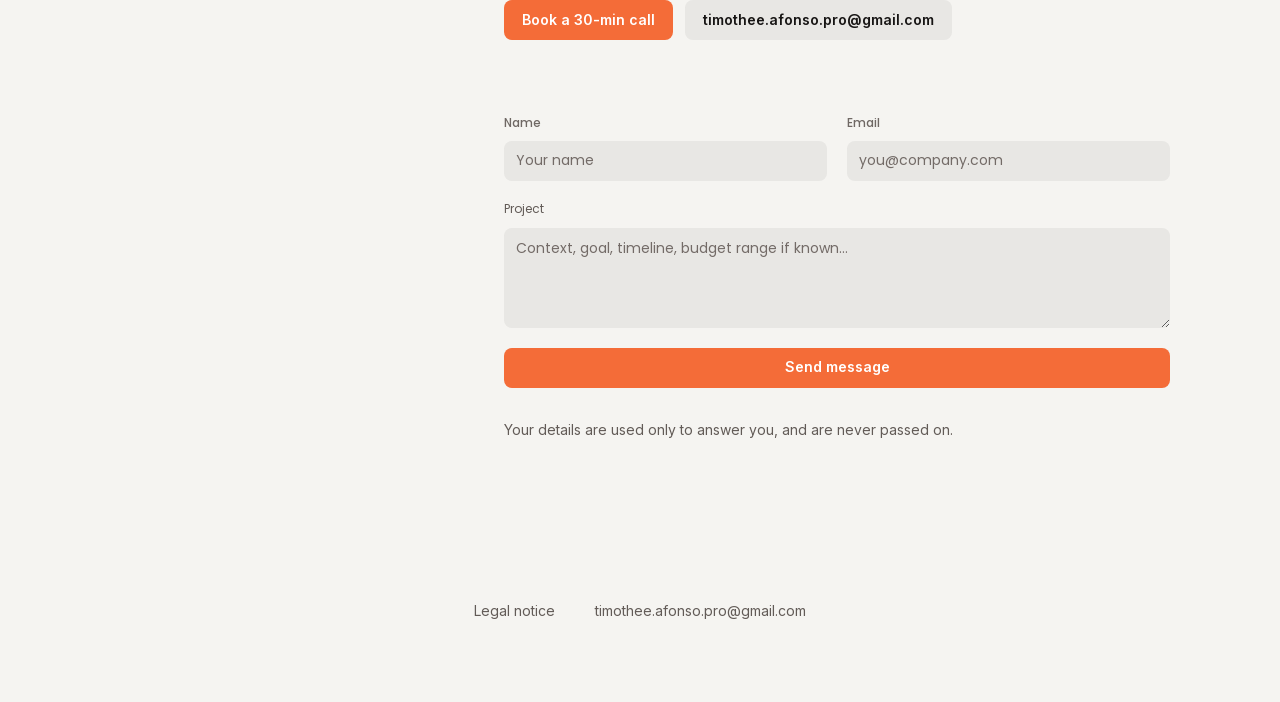
==== commit bfe9f39a: "Accroche : perimetre technique elargi, plus de zone geographique Ajout de la prevision de series tem" ====
--- a/index.html
+++ b/index.html
@@ -116,7 +116,7 @@
         <section class="hero">
           <div class="hero__info">
             <h1 class="title title--hero title--wrap">AI / ML <span>FREELANCE</span></h1>
-            <p class="hero__lead">I help startups and industrial teams turn AI ideas into reliable tools — machine learning and deep learning, from feature engineering and prediction to computer vision, NLP and LLMs, and all the way to production. Scoped missions, clear deliverables, fully remote — occasional on-site in the Pays de la Loire.</p>
+            <p class="hero__lead">I help startups and industrial teams turn AI ideas into reliable tools — machine learning and deep learning, from feature engineering and time-series forecasting to anomaly detection, predictive maintenance, computer vision, NLP and LLMs, and all the way to production. Scoped missions, clear deliverables, fully remote.</p>
           </div>
           <div class="hero__cards">
             <div class="pcard pcard--resume pcard--cta">
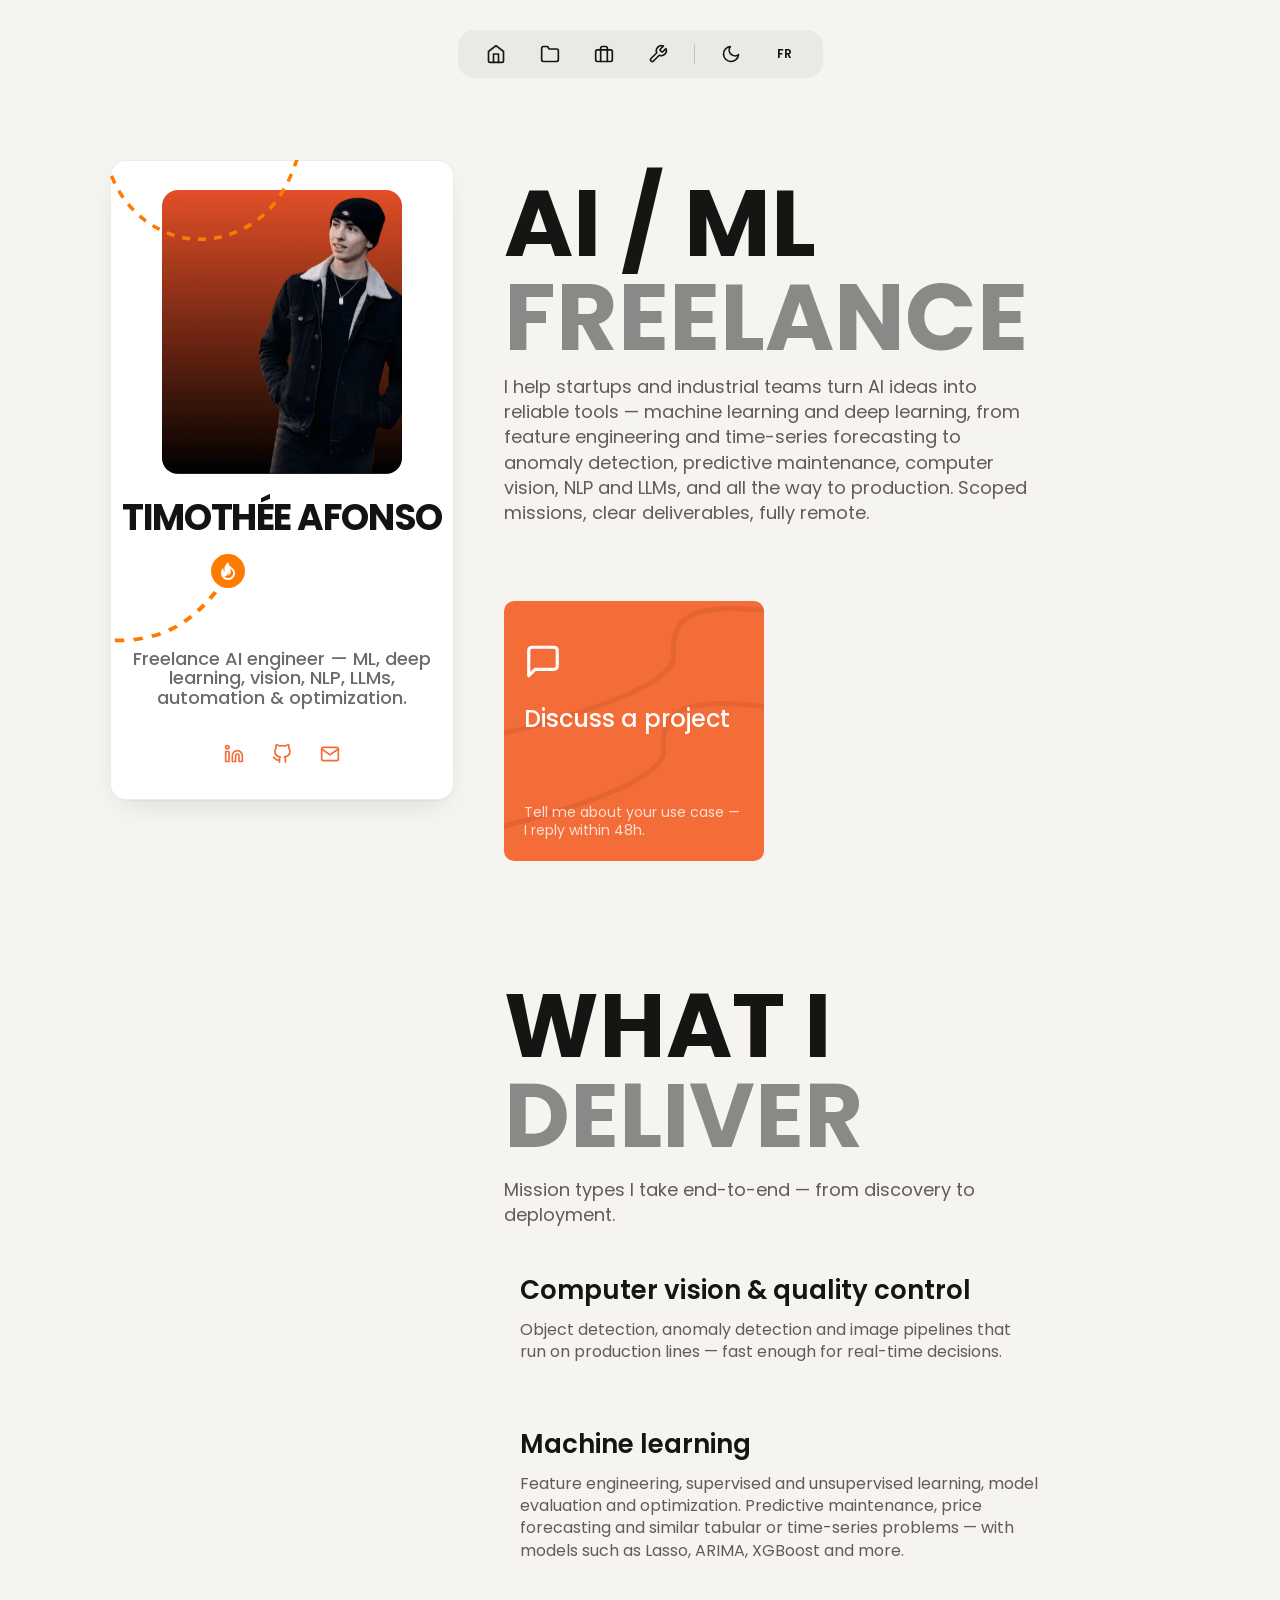
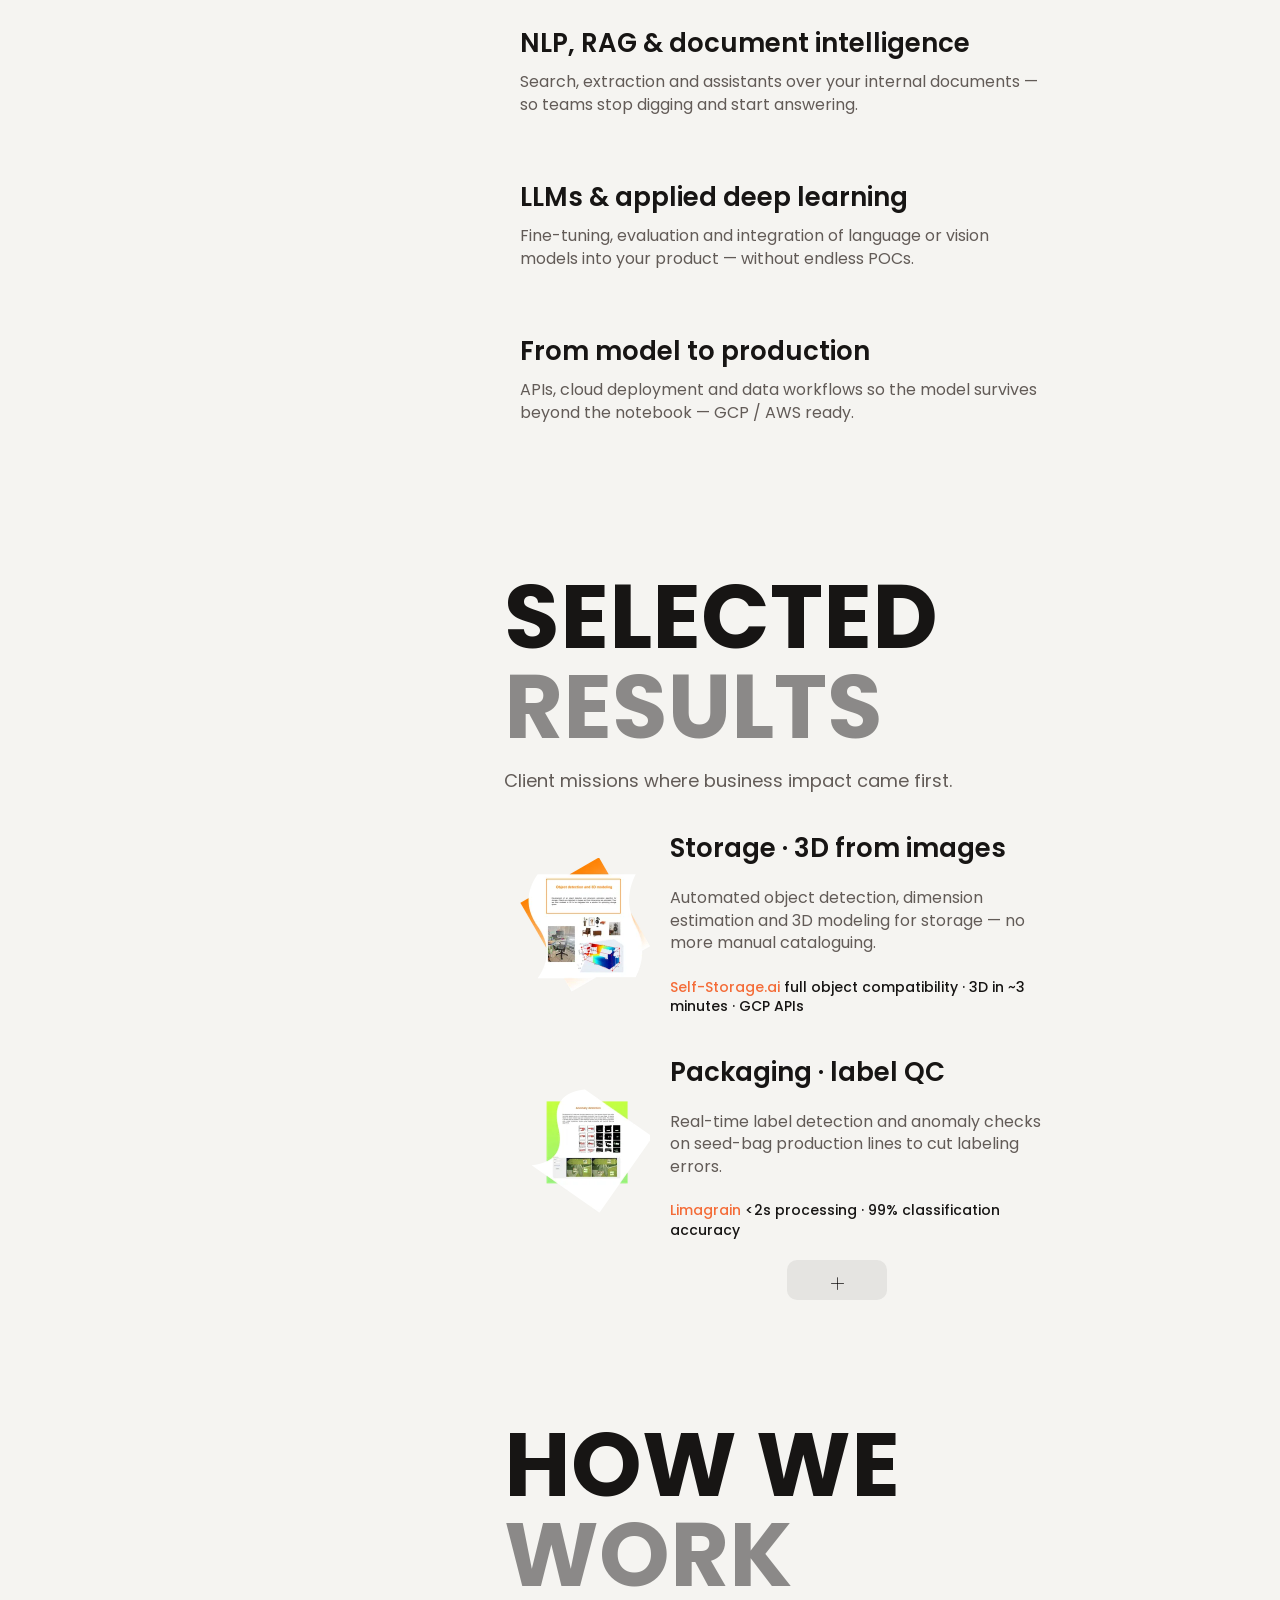
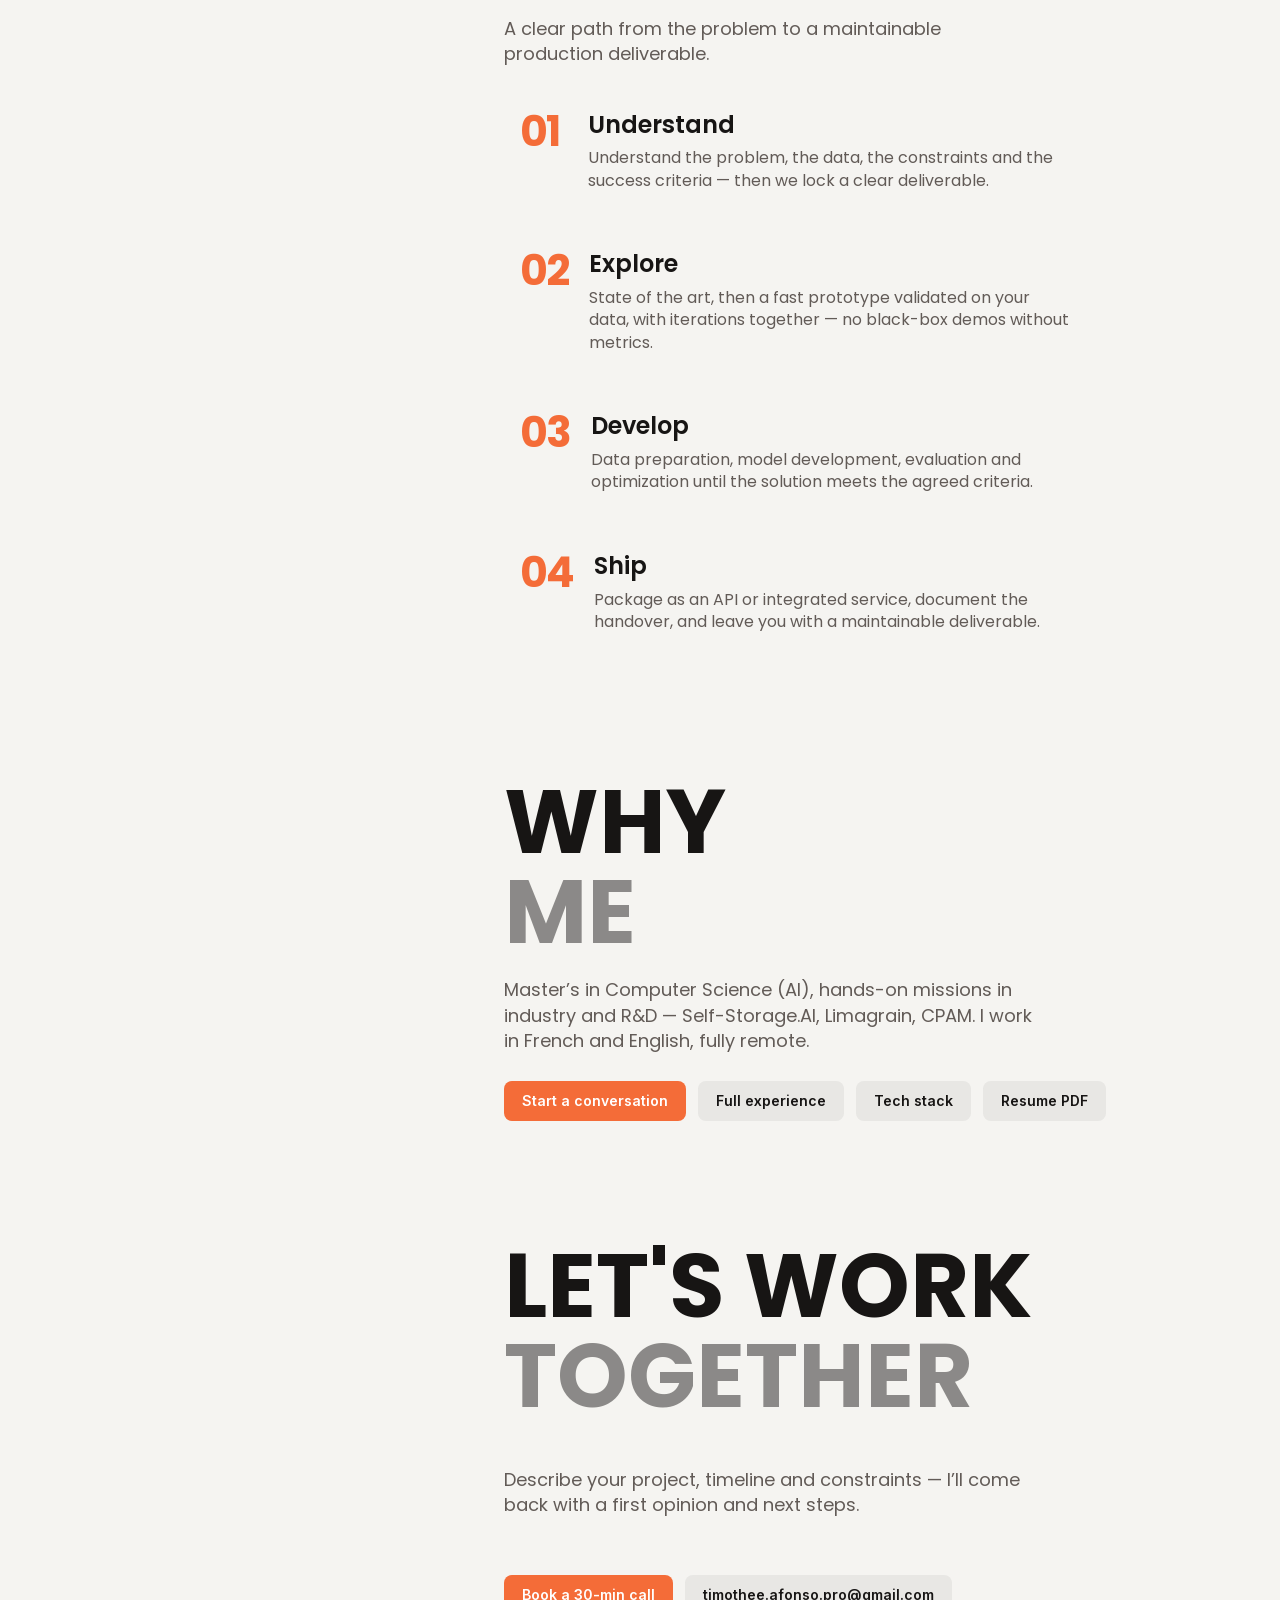
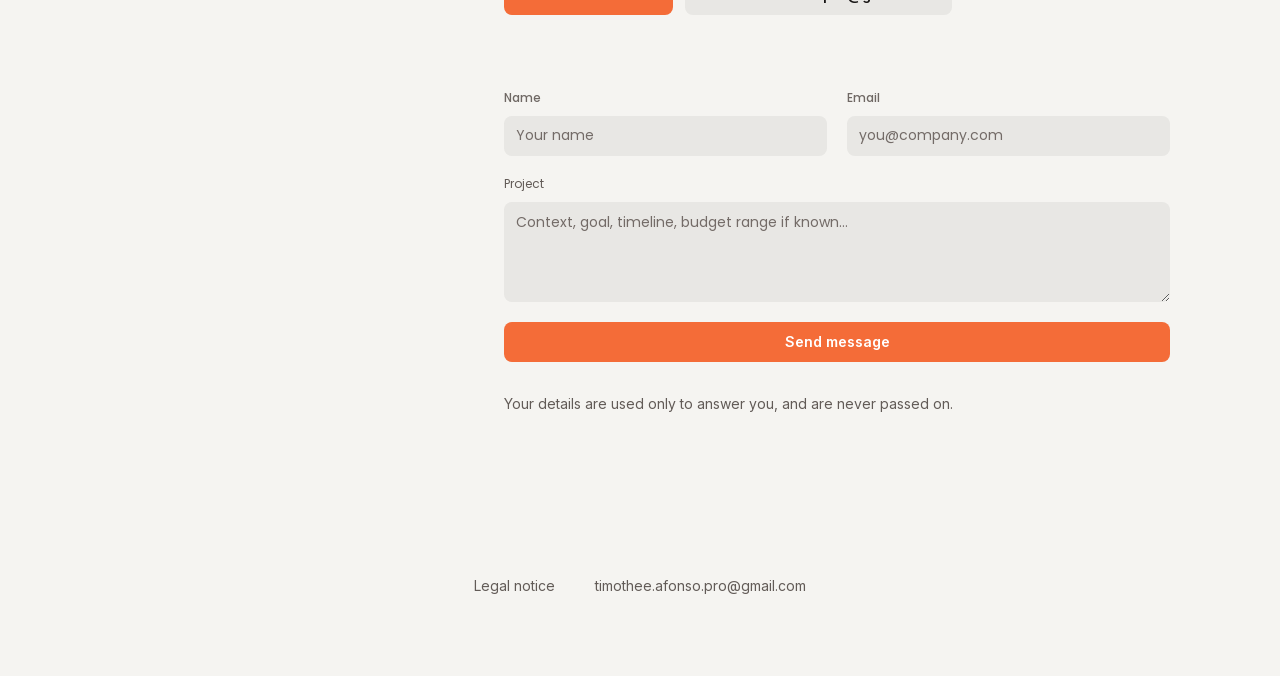
==== commit 494b1157: "A propos : suppression de la derniere mention geographique Co-Authored-By: Claude Opus 5 <noreply@an" ====
--- a/index.html
+++ b/index.html
@@ -224,7 +224,7 @@
 
         <section class="section section--about reveal" id="about">
           <h2 class="title">WHY<br><span>ME</span></h2>
-          <p class="about__text">Master’s in Computer Science (AI), hands-on missions in industry and R&amp;D — Self-Storage.AI, Limagrain, CPAM. I work in French and English, fully remote, with occasional on-site work in the Pays de la Loire.</p>
+          <p class="about__text">Master’s in Computer Science (AI), hands-on missions in industry and R&amp;D — Self-Storage.AI, Limagrain, CPAM. I work in French and English, fully remote.</p>
           <div class="about__links">
             <a class="about__link about__link--accent" href="#contact">Start a conversation</a>
             <a class="about__link" href="experience.html">Full experience</a>
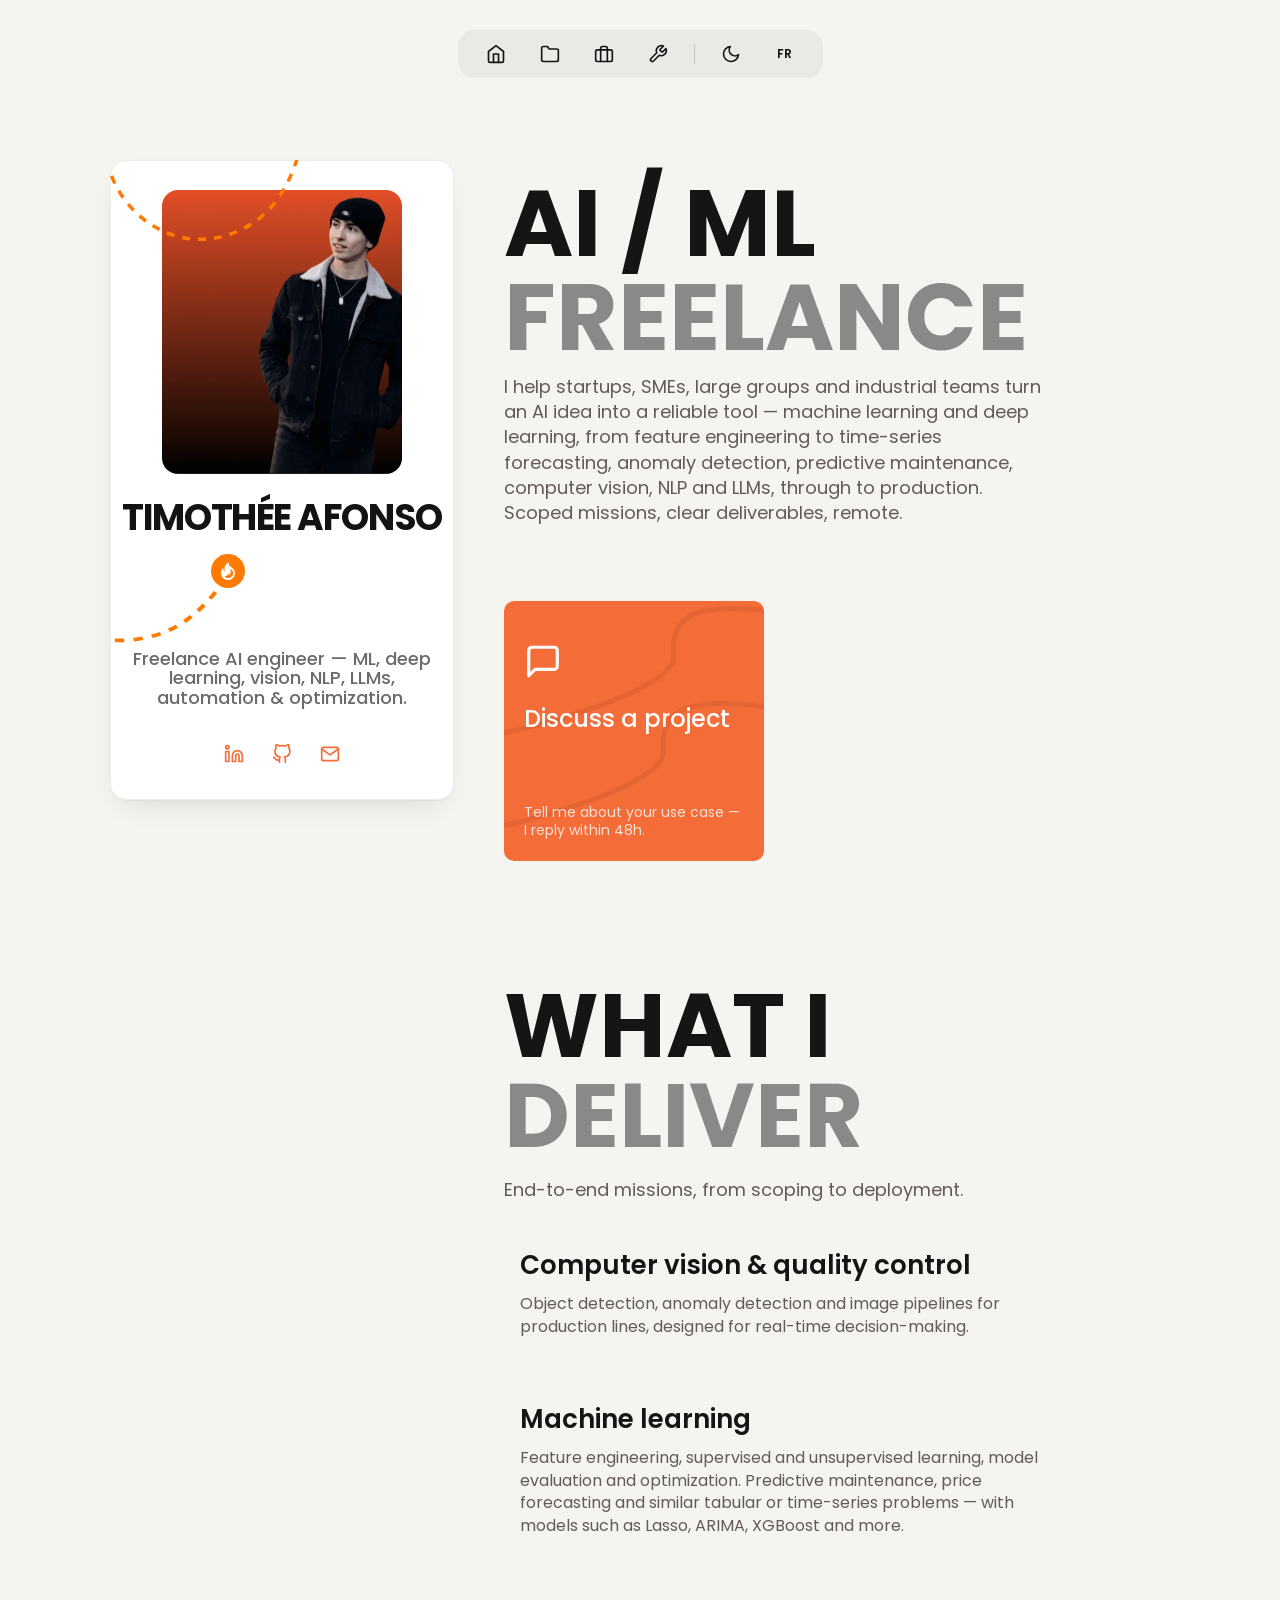
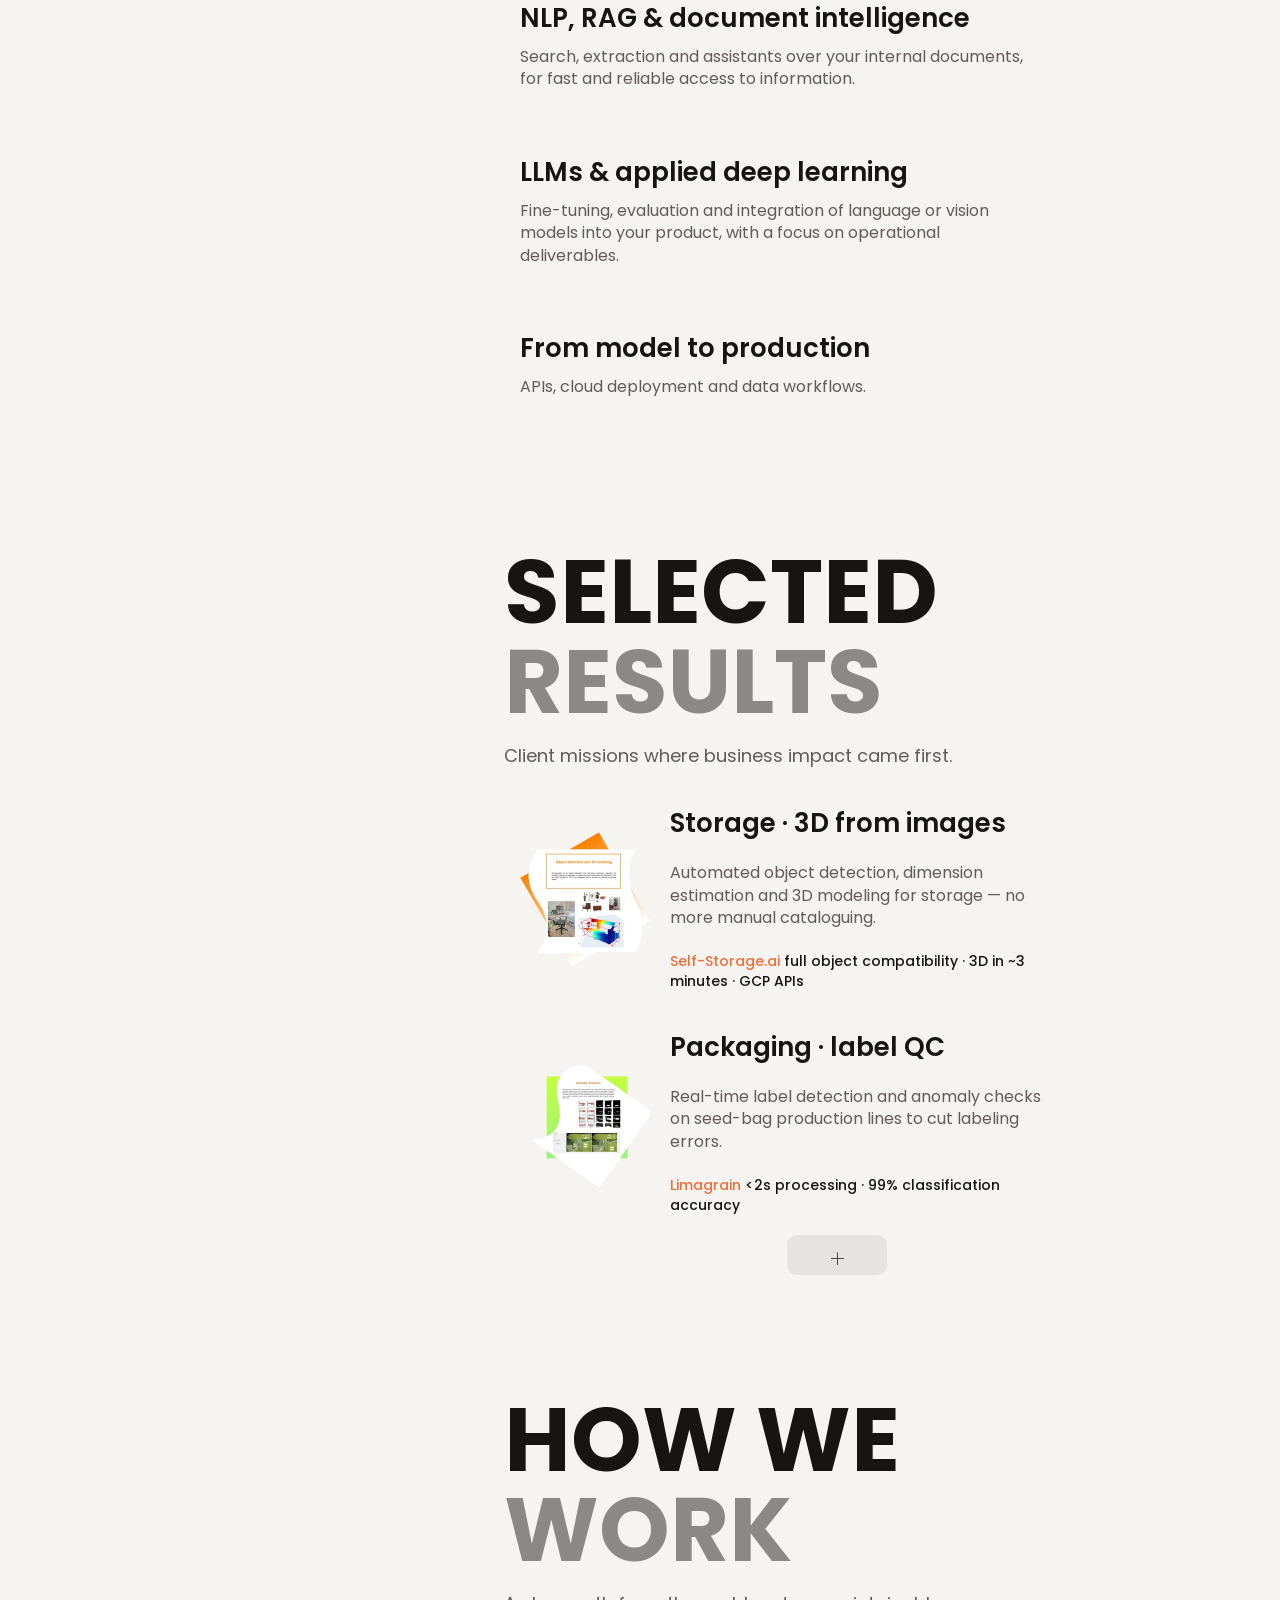
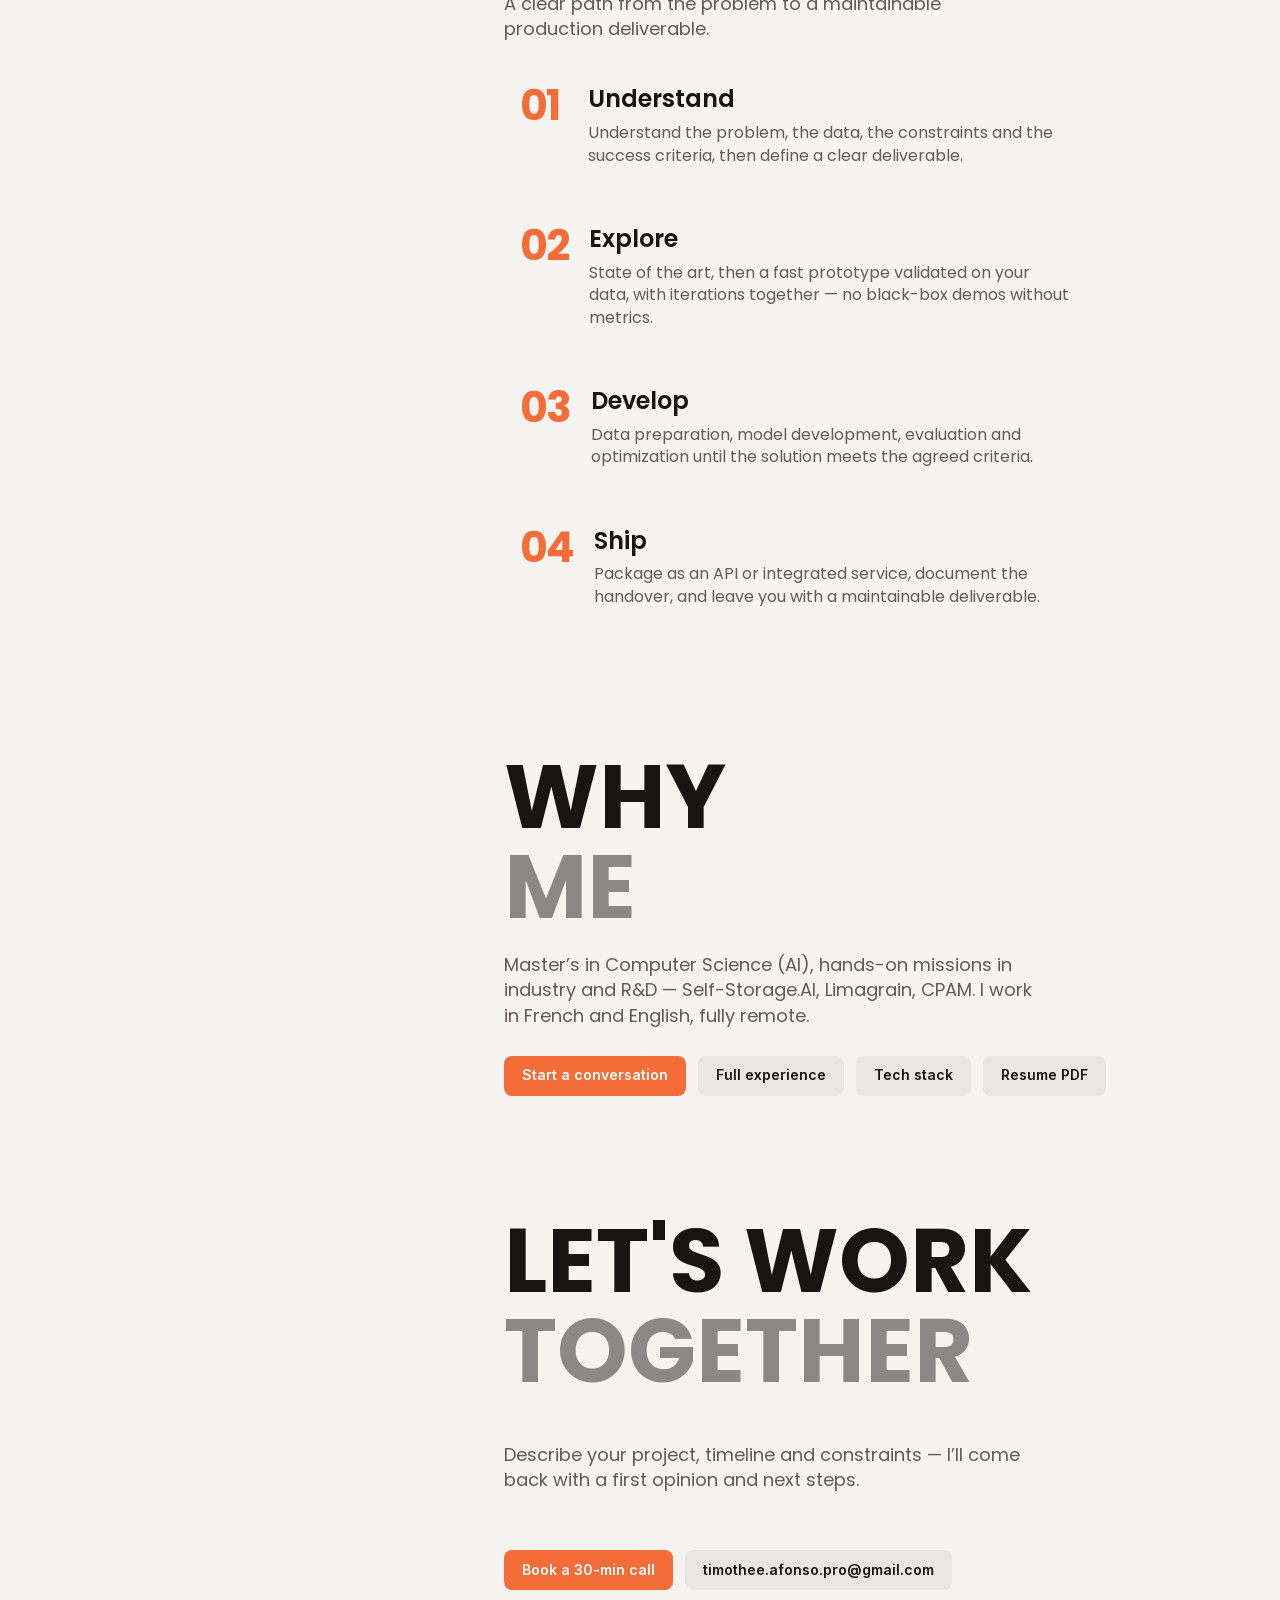
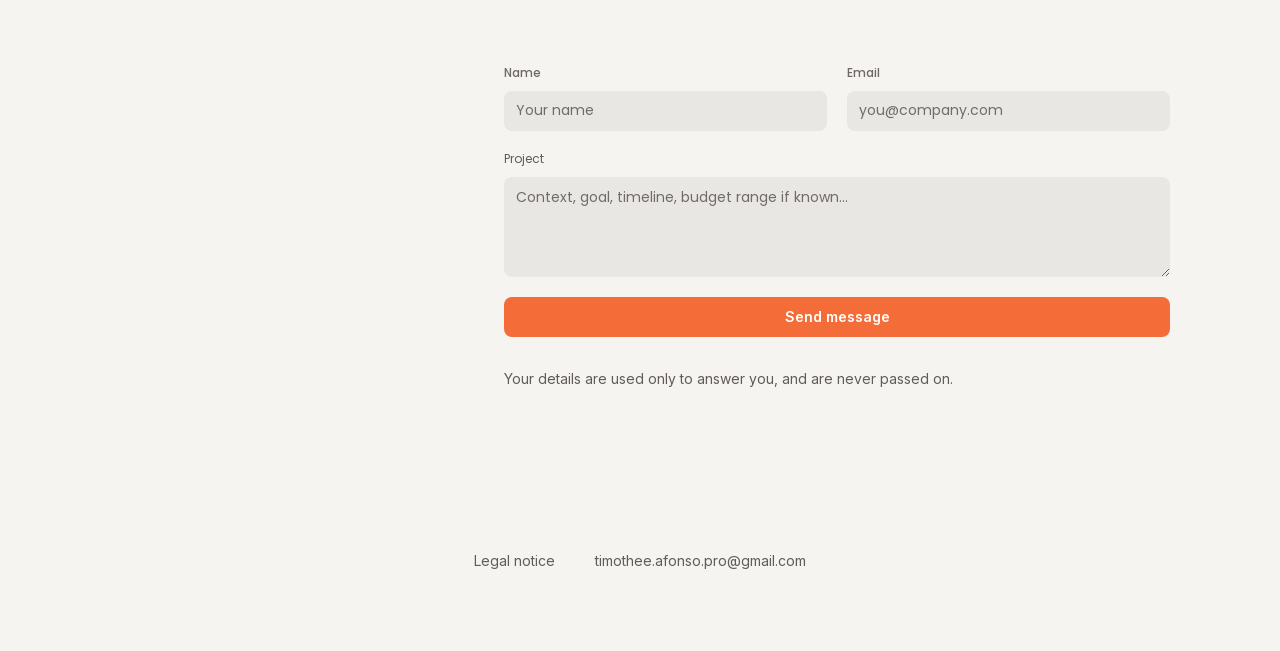
==== commit d24b9b9a: "update content" ====
--- a/index.html
+++ b/index.html
@@ -116,7 +116,7 @@
         <section class="hero">
           <div class="hero__info">
             <h1 class="title title--hero title--wrap">AI / ML <span>FREELANCE</span></h1>
-            <p class="hero__lead">I help startups and industrial teams turn AI ideas into reliable tools — machine learning and deep learning, from feature engineering and time-series forecasting to anomaly detection, predictive maintenance, computer vision, NLP and LLMs, and all the way to production. Scoped missions, clear deliverables, fully remote.</p>
+            <p class="hero__lead">I help startups, SMEs, large groups and industrial teams turn an AI idea into a reliable tool — machine learning and deep learning, from feature engineering to time-series forecasting, anomaly detection, predictive maintenance, computer vision, NLP and LLMs, through to production. Scoped missions, clear deliverables, remote.</p>
           </div>
           <div class="hero__cards">
             <div class="pcard pcard--resume pcard--cta">
@@ -134,11 +134,11 @@
 
         <section class="section section--services reveal" id="services">
           <h2 class="title">WHAT I<br><span>DELIVER</span></h2>
-          <p class="section__lead">Mission types I take end-to-end — from discovery to deployment.</p>
+          <p class="section__lead">End-to-end missions, from scoping to deployment.</p>
           <div class="services">
             <article class="service">
               <h3 class="service__name">Computer vision &amp; quality control</h3>
-              <p class="service__desc">Object detection, anomaly detection and image pipelines that run on production lines — fast enough for real-time decisions.</p>
+              <p class="service__desc">Object detection, anomaly detection and image pipelines for production lines, designed for real-time decision-making.</p>
             </article>
             <article class="service">
               <h3 class="service__name">Machine learning</h3>
@@ -146,15 +146,15 @@
             </article>
             <article class="service">
               <h3 class="service__name">NLP, RAG &amp; document intelligence</h3>
-              <p class="service__desc">Search, extraction and assistants over your internal documents — so teams stop digging and start answering.</p>
+              <p class="service__desc">Search, extraction and assistants over your internal documents, for fast and reliable access to information.</p>
             </article>
             <article class="service">
               <h3 class="service__name">LLMs &amp; applied deep learning</h3>
-              <p class="service__desc">Fine-tuning, evaluation and integration of language or vision models into your product — without endless POCs.</p>
+              <p class="service__desc">Fine-tuning, evaluation and integration of language or vision models into your product, with a focus on operational deliverables.</p>
             </article>
             <article class="service">
               <h3 class="service__name">From model to production</h3>
-              <p class="service__desc">APIs, cloud deployment and data workflows so the model survives beyond the notebook — GCP / AWS ready.</p>
+              <p class="service__desc">APIs, cloud deployment and data workflows.</p>
             </article>
           </div>
         </section>
@@ -195,7 +195,7 @@
               <span class="method__num" aria-hidden="true">01</span>
               <div class="method__body">
                 <h3 class="method__title">Understand</h3>
-                <p class="method__text">Understand the problem, the data, the constraints and the success criteria — then we lock a clear deliverable.</p>
+                <p class="method__text">Understand the problem, the data, the constraints and the success criteria, then define a clear deliverable.</p>
               </div>
             </div>
             <div class="method__step">
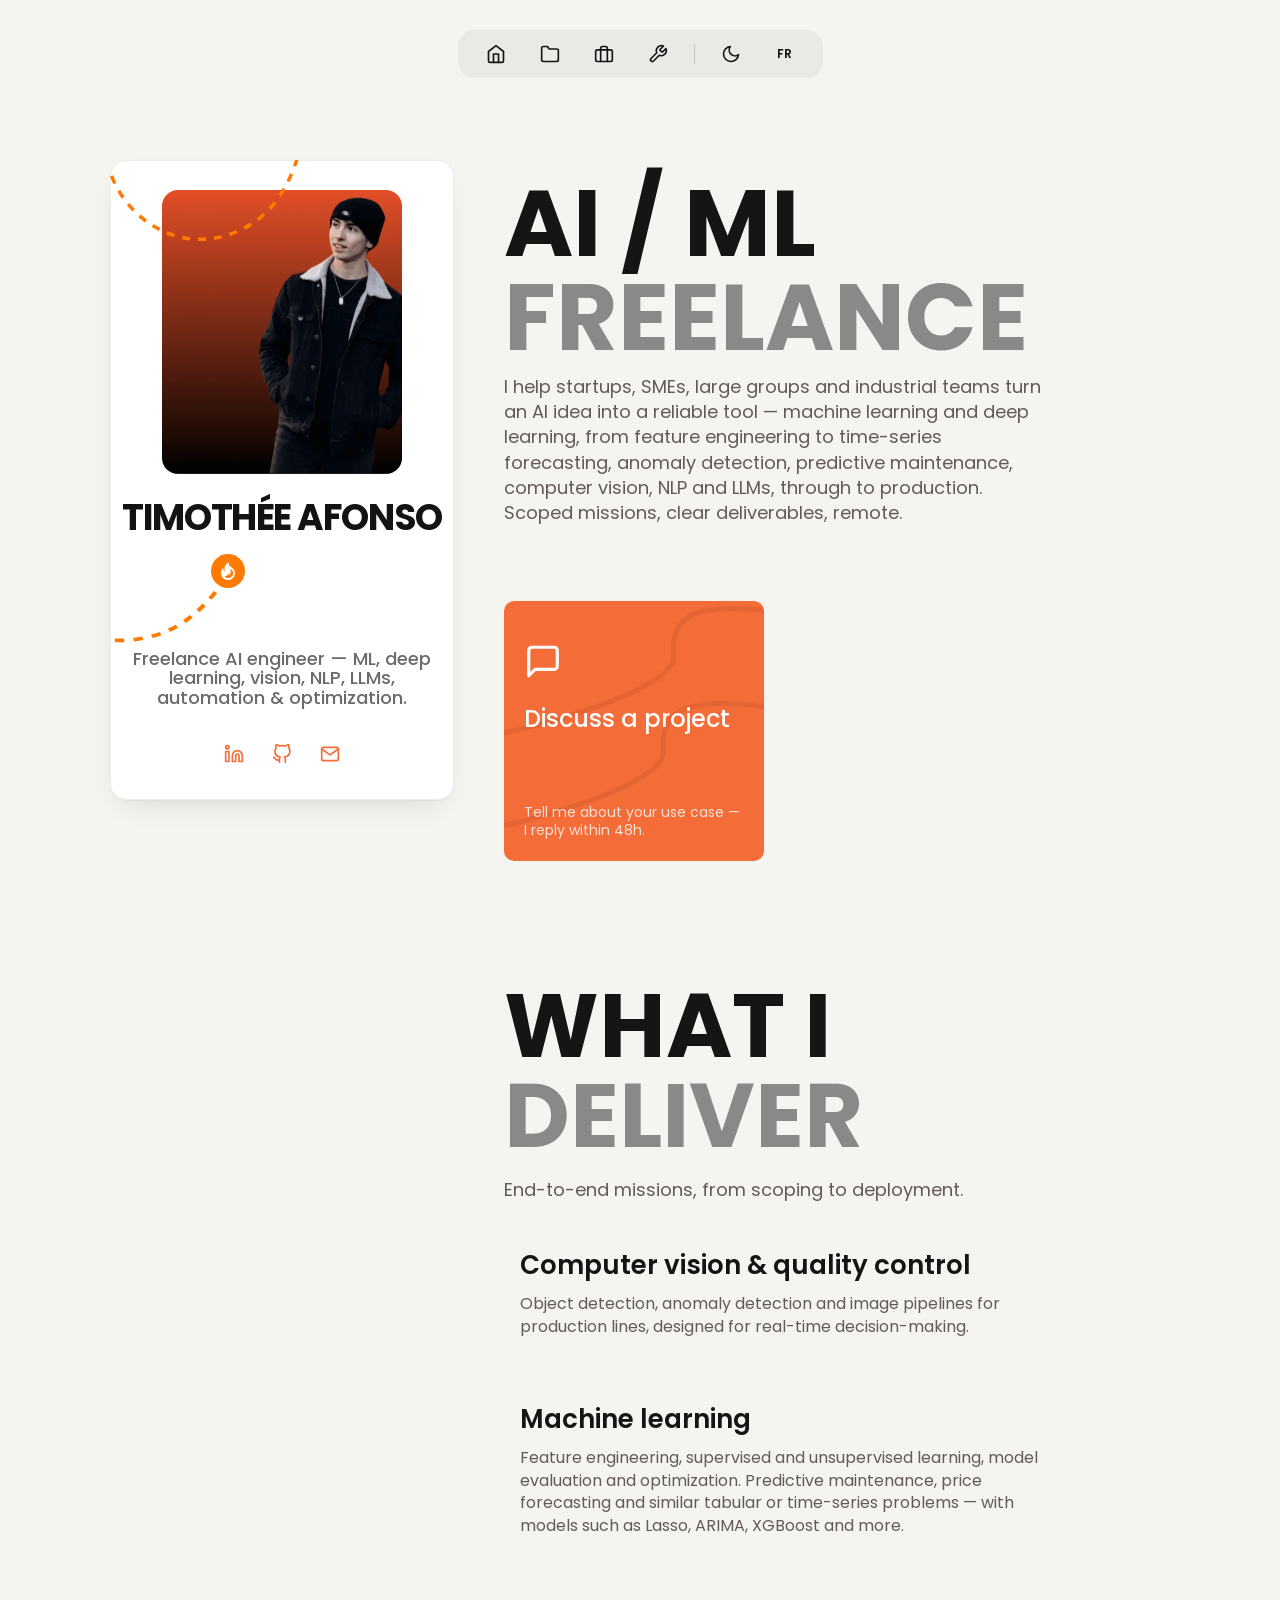
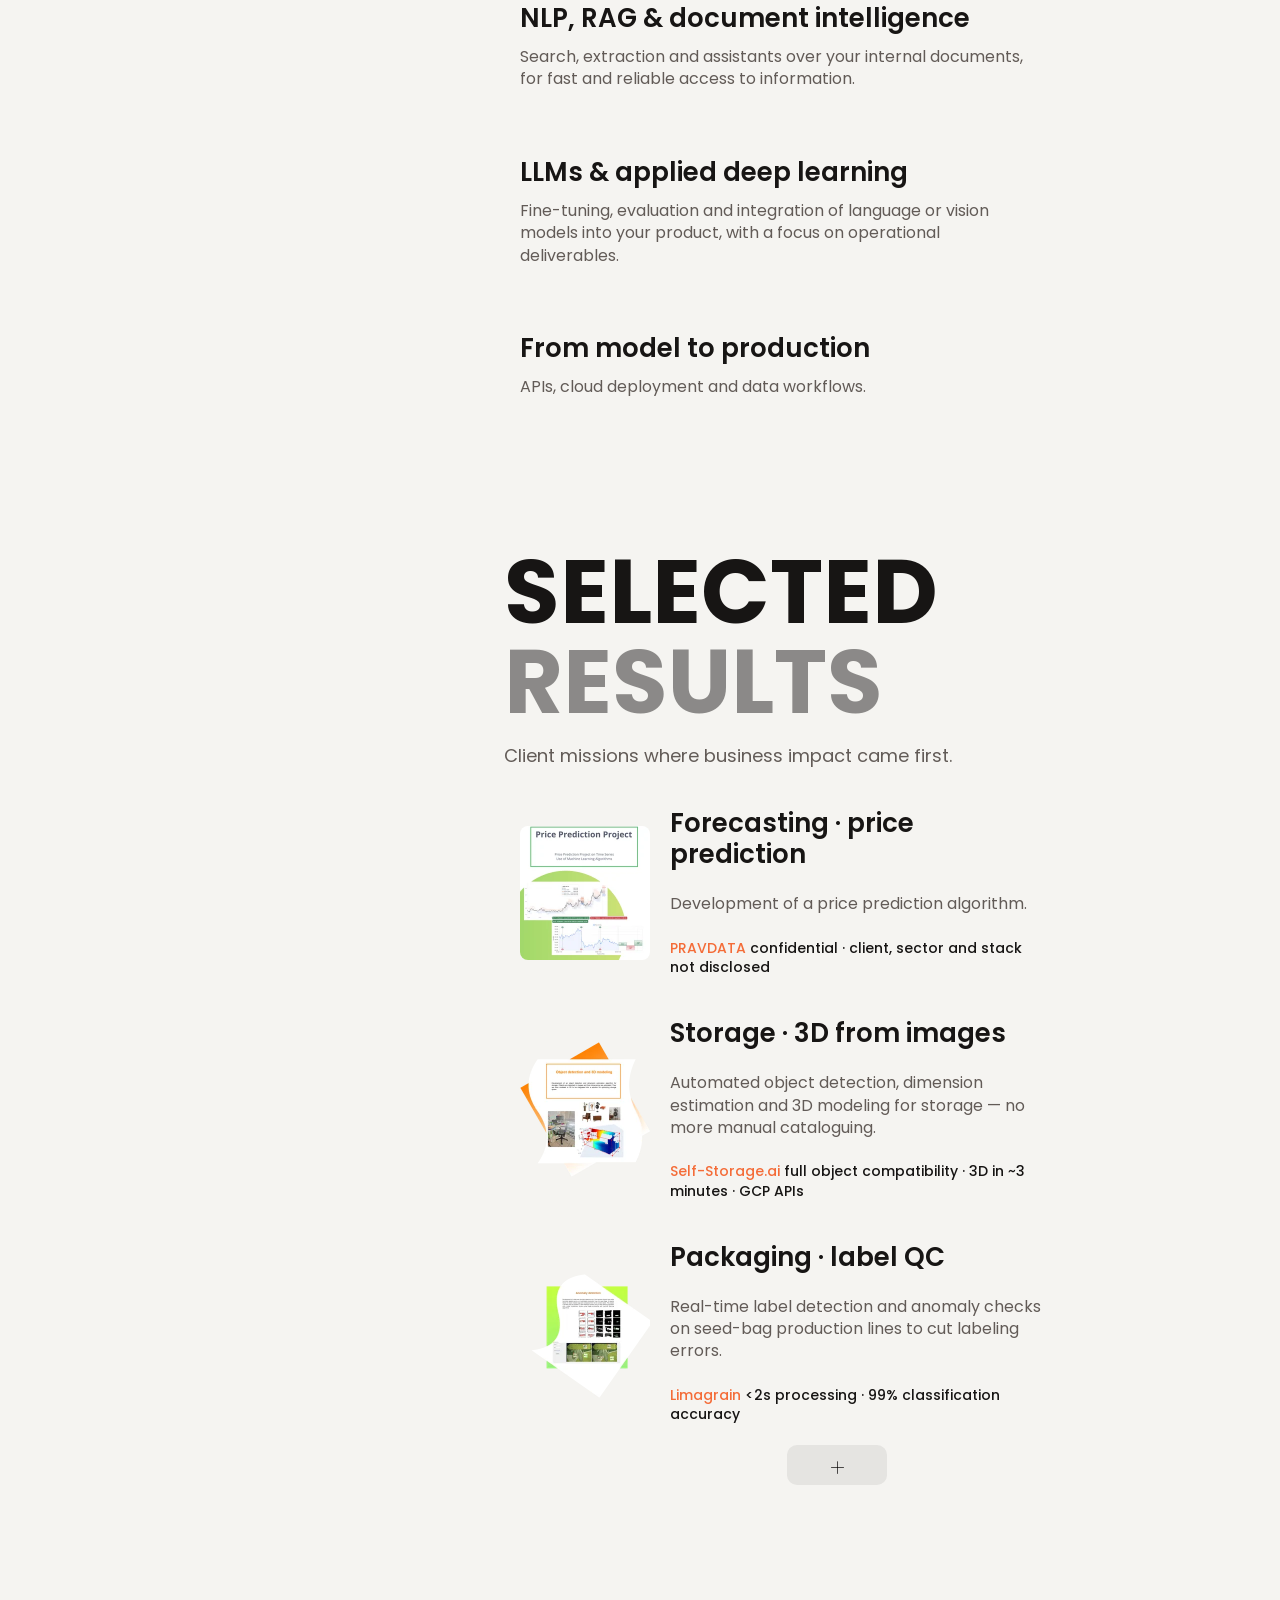
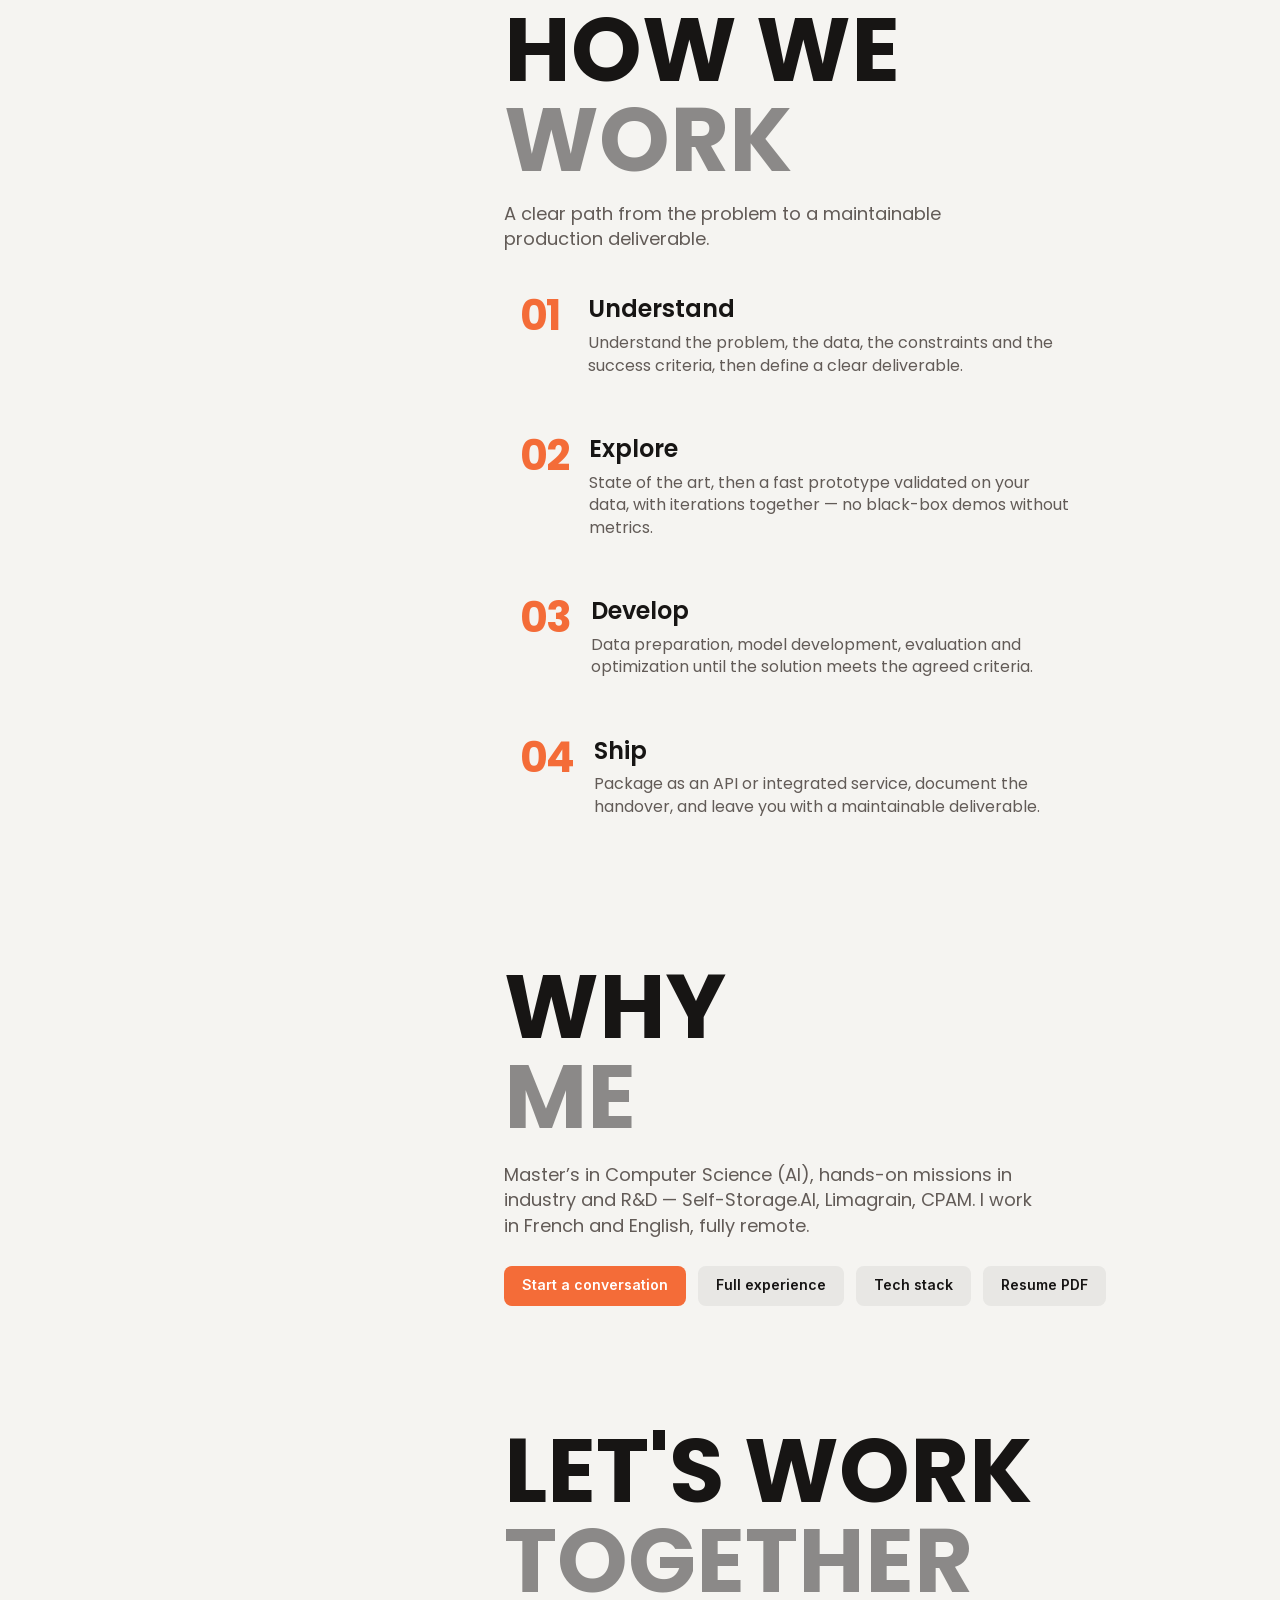
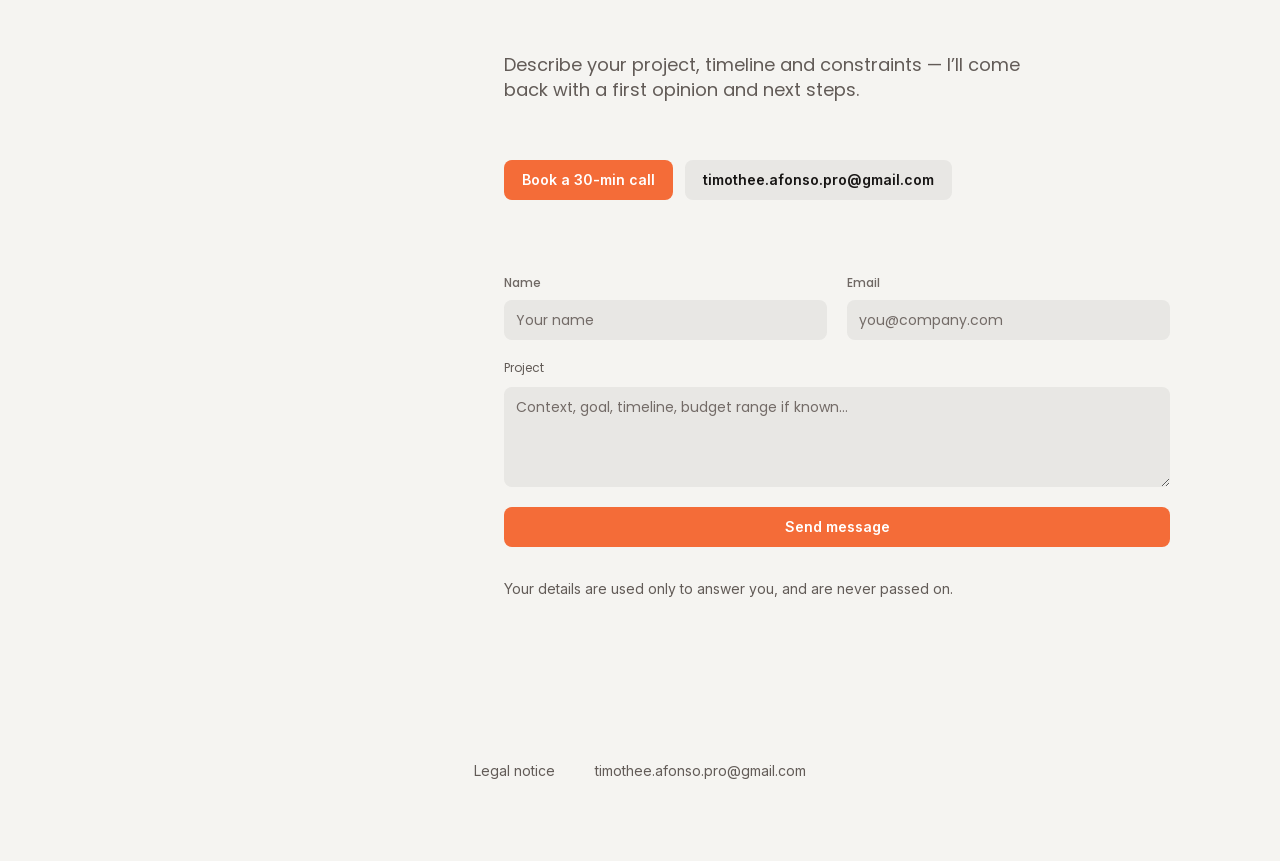
==== commit d391af28: "Prediction des prix en page d'accueil, pastille de navigation redessinee - la mission PRAVDATA rejoi" ====
--- a/index.html
+++ b/index.html
@@ -165,6 +165,16 @@
           <div class="list">
             <div class="project">
               <div class="project__inner">
+                <div class="project__thumb"><img src="assets/img/projects/pravdata-pricing.webp" alt="Price prediction" width="130" height="135" loading="lazy"></div>
+                <div class="project__details">
+                  <h3 class="project__name">Forecasting · price prediction</h3>
+                  <p class="project__desc">Development of a price prediction algorithm.</p>
+                  <p class="project__result"><span>PRAVDATA</span> confidential · client, sector and stack not disclosed</p>
+                </div>
+              </div>
+            </div>
+            <div class="project">
+              <div class="project__inner">
                 <div class="project__thumb"><img src="assets/img/projects/object-detection.webp" alt="Object detection and 3D modeling" width="130" height="135" loading="lazy"></div>
                 <div class="project__details">
                   <h3 class="project__name">Storage · 3D from images</h3>
--- a/assets/css/style.css
+++ b/assets/css/style.css
@@ -678,3 +678,57 @@
 .legal__text{font-family:var(--inter);font-size:16px;line-height:24px;color:var(--muted);}
 .legal__text a{color:var(--orange);}
 .legal__todo{background:var(--orange);color:var(--on-accent);padding:1px 7px;border-radius:5px;font-weight:600;}
+
+/* --------------------------------------------------------------------------
+   Frise chronologique de la page expériences
+   La barre se remplit au scroll ; chaque jalon s'allume quand on l'atteint.
+   -------------------------------------------------------------------------- */
+.list--timeline{position:relative;padding-left:38px;}
+.list--timeline::before{
+  content:"";position:absolute;left:7px;top:38px;bottom:38px;
+  width:2px;border-radius:2px;background:var(--surface-2);
+}
+.timeline__fill{
+  position:absolute;left:7px;top:38px;width:2px;height:0;border-radius:2px;
+  background:linear-gradient(180deg,var(--orange),var(--lime));
+  transition:height .12s linear;
+}
+.list--timeline .entry--experience::before{
+  content:"";position:absolute;left:-36px;top:32px;
+  width:12px;height:12px;border-radius:50%;
+  background:var(--bg);box-shadow:0 0 0 2px var(--surface-2);
+  transition:background .3s ease,box-shadow .3s ease,transform .3s ease;
+}
+.list--timeline .entry--experience.is-reached::before{
+  background:var(--orange);
+  box-shadow:0 0 0 2px var(--orange),0 0 0 7px rgba(244,108,56,.16);
+  transform:scale(1.06);
+}
+
+/* --------------------------------------------------------------------------
+   Pastille glissante de la navigation (posée par JS : sans JS, le survol
+   d'origine reste actif)
+   -------------------------------------------------------------------------- */
+.nav{position:relative;}
+.nav__glow{
+  position:absolute;top:50%;left:0;width:36px;height:36px;margin-top:-18px;
+  border-radius:50%;background:var(--orange);
+  box-shadow:0 0 0 2px var(--lime), 0 6px 18px rgba(244,108,56,.45);
+  opacity:0;transform:translateX(0) scale(.5);
+  transition:transform .42s cubic-bezier(.34,1.4,.5,1),
+             width .42s cubic-bezier(.34,1.4,.5,1),
+             opacity .22s ease;
+  pointer-events:none;
+}
+.nav--glow.is-hover .nav__glow{opacity:1;}
+/* l'icone survolee passe en encre sombre pour ressortir sur l'orange */
+.nav--glow a,.nav--glow .nav__theme{position:relative;z-index:1;transition:color .22s ease;}
+.nav--glow a:hover,.nav--glow .nav__theme:hover{background:transparent;color:var(--ink);}
+.nav svg{transition:transform .3s cubic-bezier(.34,1.4,.5,1);}
+.nav a:hover svg,.nav__theme:hover svg{transform:translateY(-2px) scale(1.14);}
+
+@media (max-width:809px){
+  .list--timeline{padding-left:30px;}
+  .list--timeline::before,.timeline__fill{left:5px;}
+  .list--timeline .entry--experience::before{left:-30px;}
+}
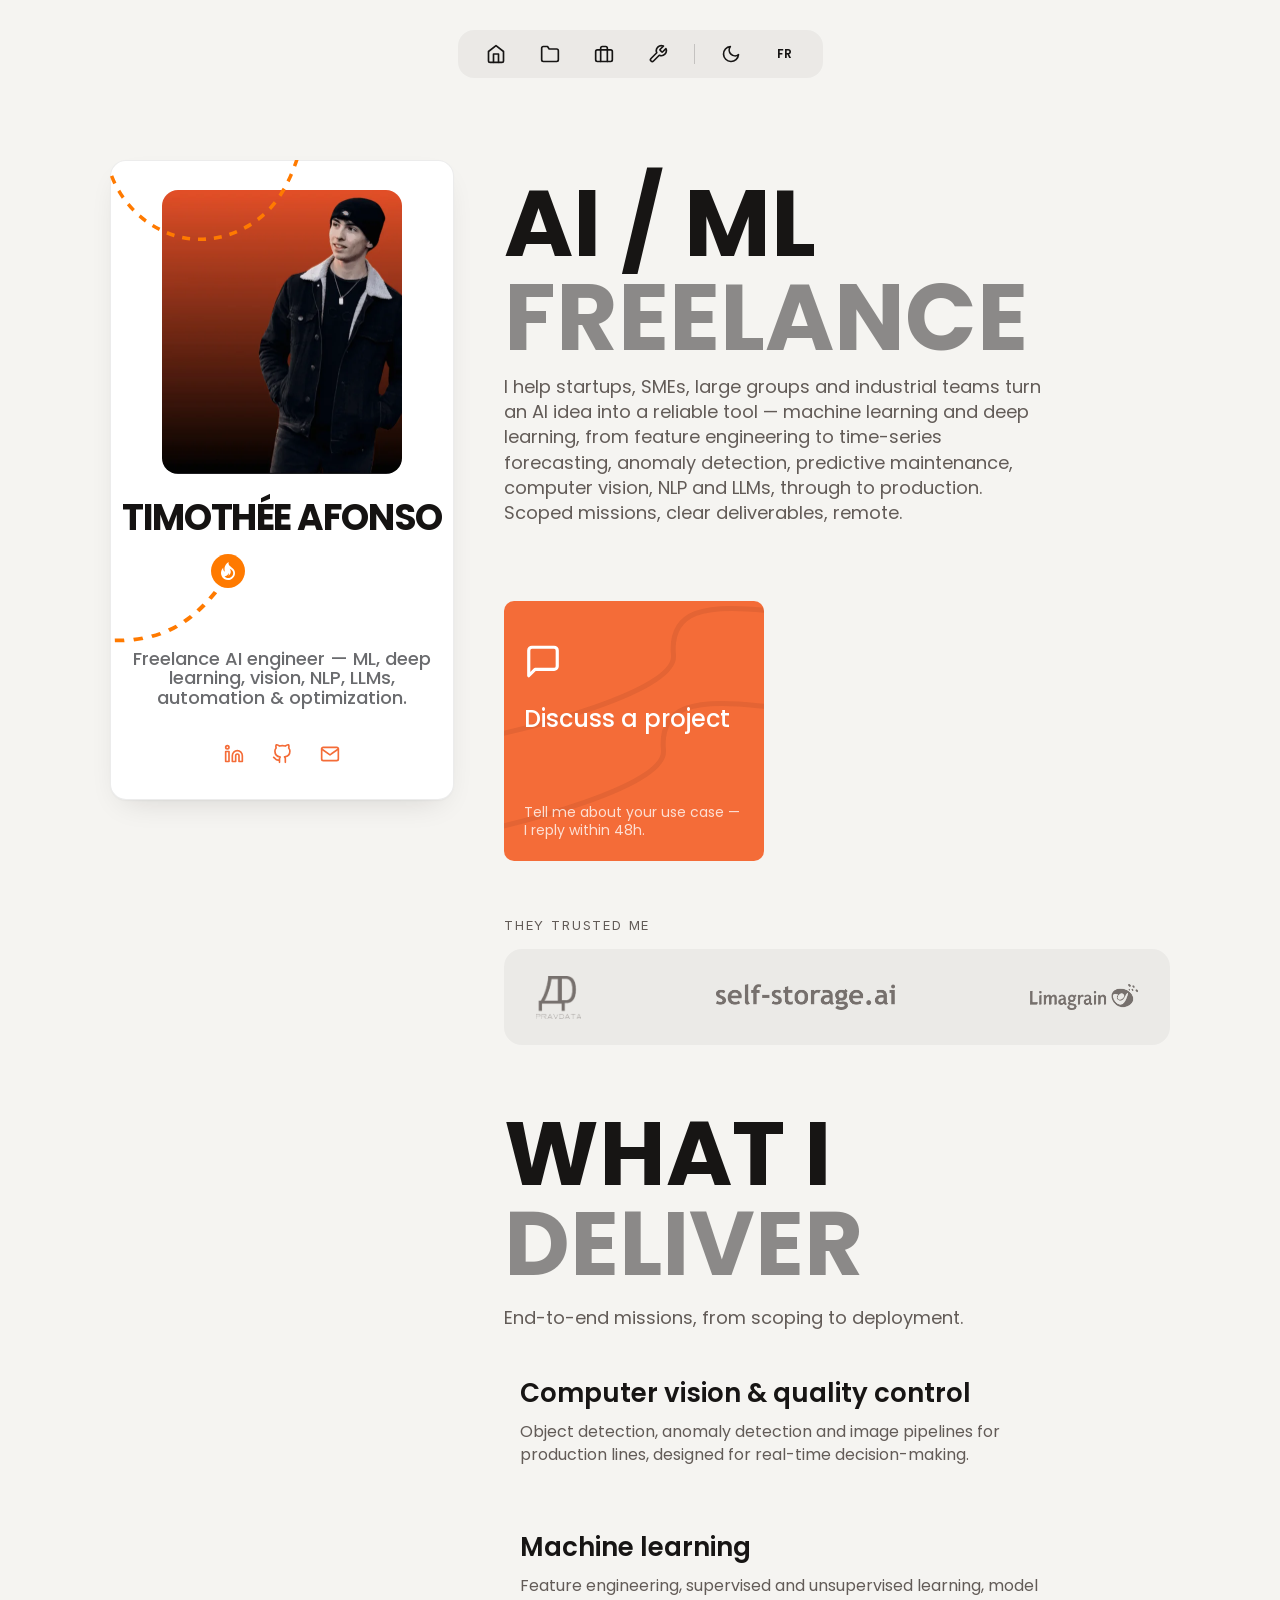
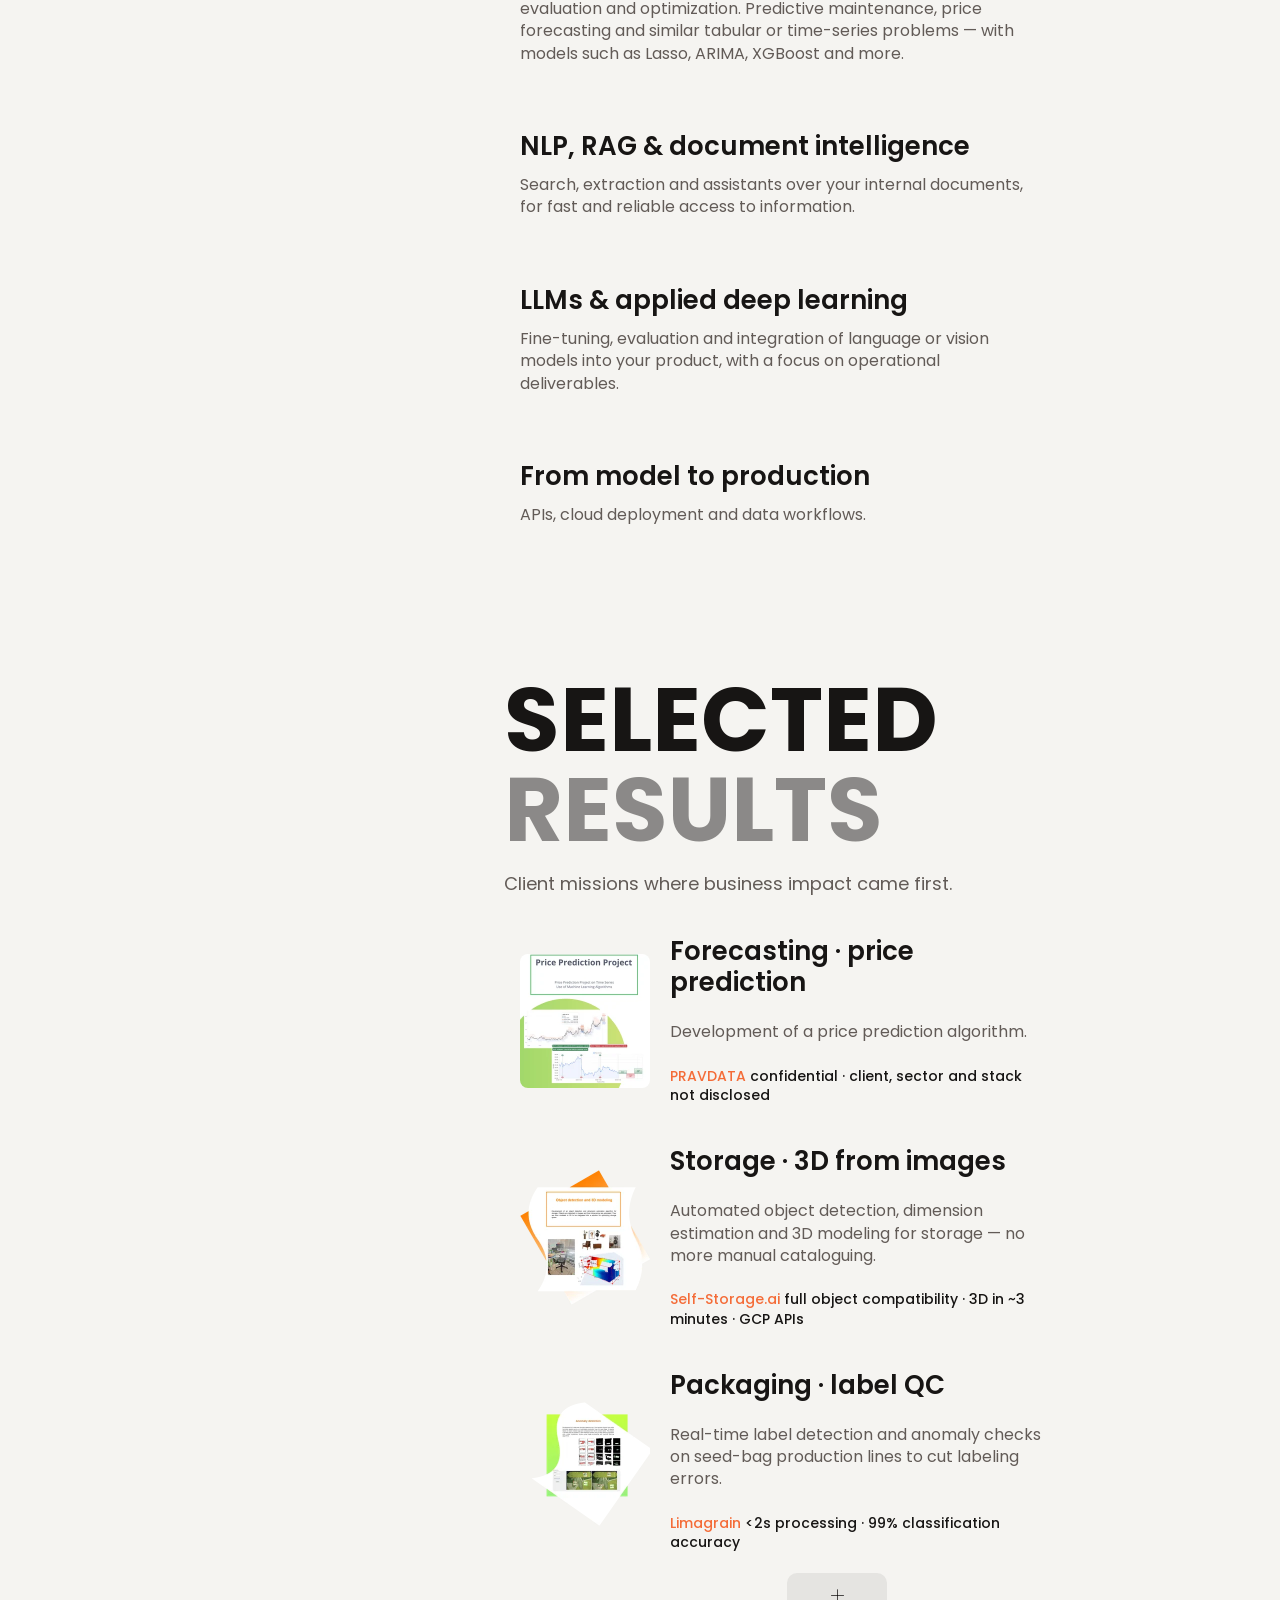
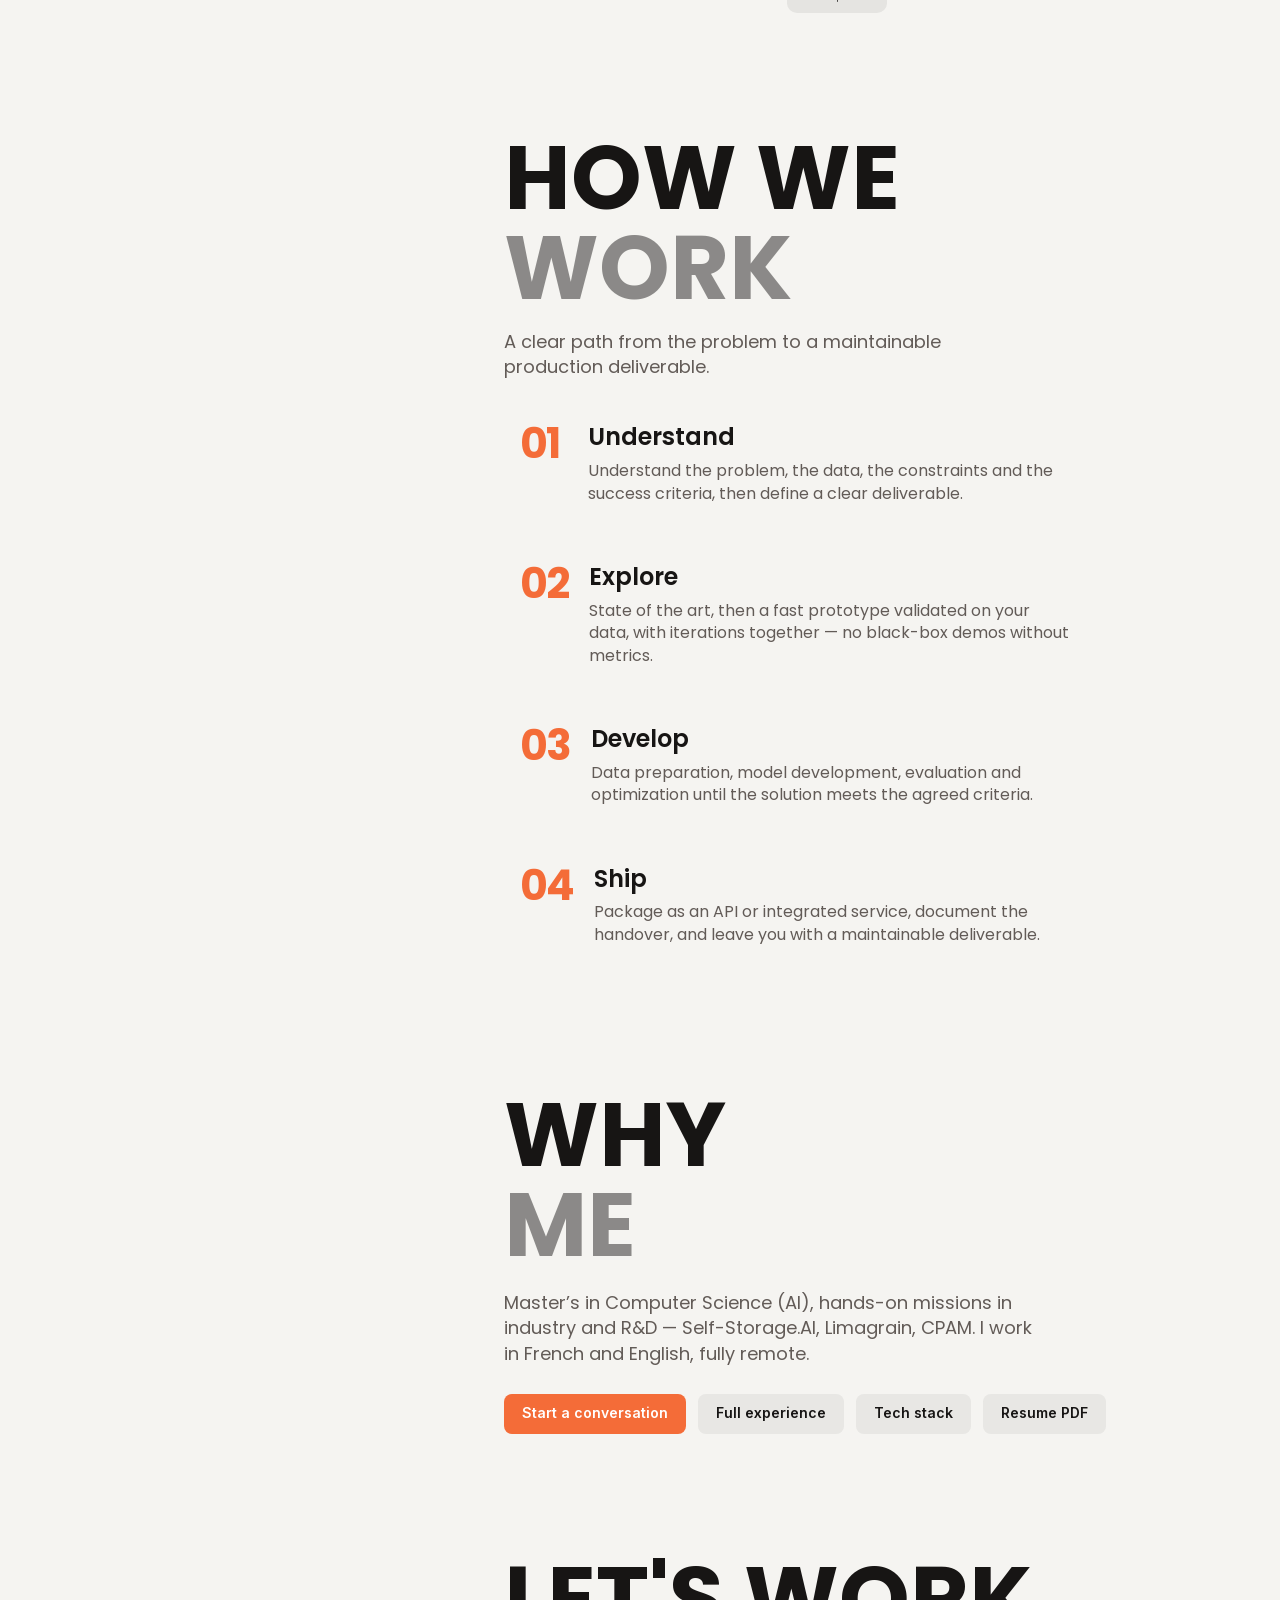
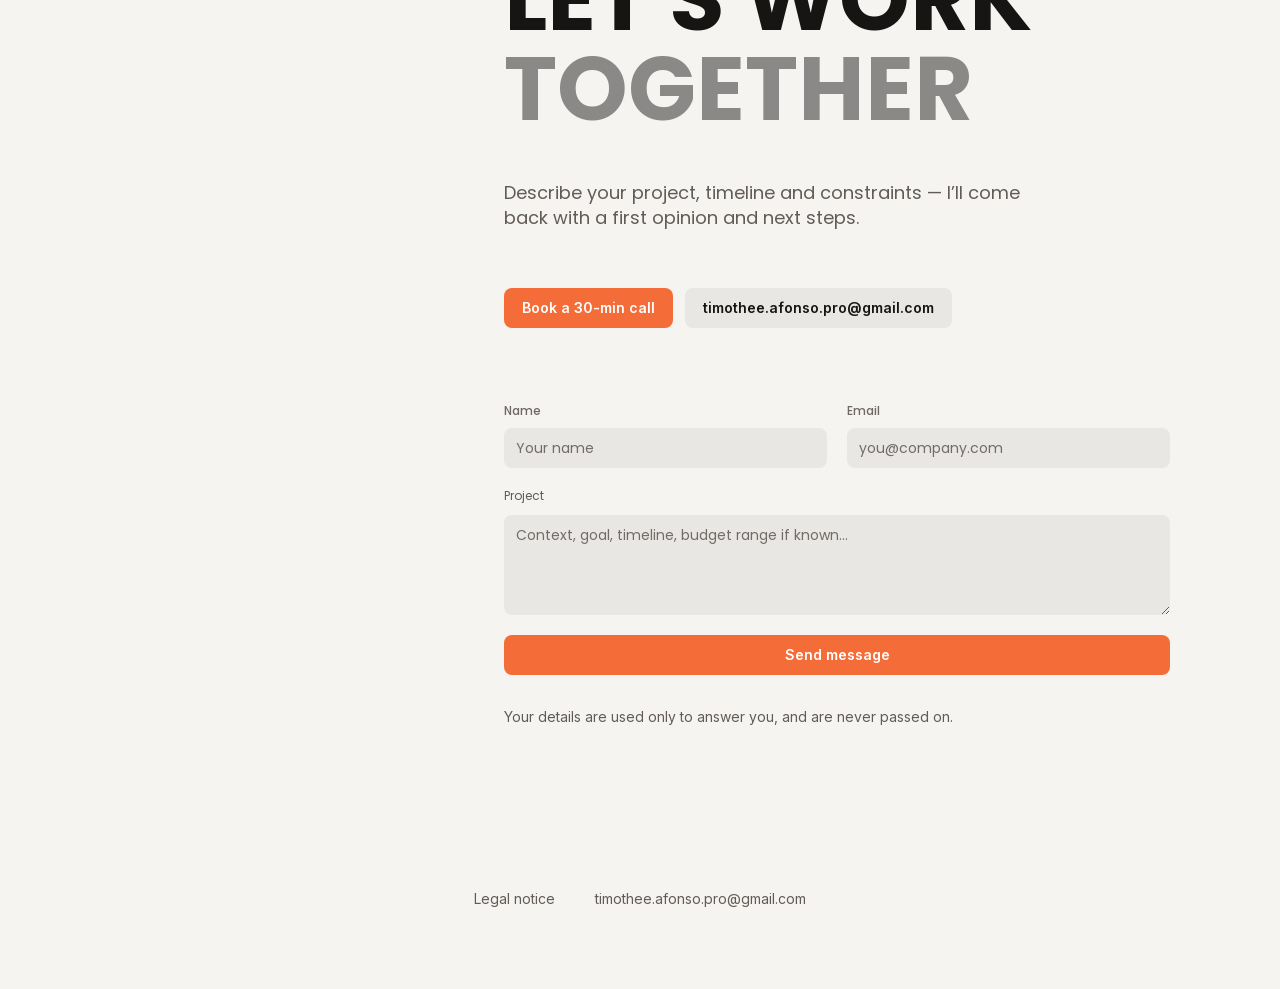
==== commit d6d1c6d8: "Bandeau de confiance : les trois logos clients sous le hero Les trois logos fournis etaient incompat" ====
--- a/index.html
+++ b/index.html
@@ -132,6 +132,15 @@
           </div>
         </section>
 
+        <section class="section section--clients reveal" aria-label="They trusted me">
+          <p class="clients__label">They trusted me</p>
+          <ul class="clients">
+              <li class="clients__item"><span class="clients__mark clients__mark--pravdata" role="img" aria-label="PRAVDATA"></span></li>
+              <li class="clients__item"><span class="clients__mark clients__mark--selfstorage" role="img" aria-label="self-storage.ai"></span></li>
+              <li class="clients__item"><span class="clients__mark clients__mark--limagrain" role="img" aria-label="Limagrain"></span></li>
+          </ul>
+        </section>
+
         <section class="section section--services reveal" id="services">
           <h2 class="title">WHAT I<br><span>DELIVER</span></h2>
           <p class="section__lead">End-to-end missions, from scoping to deployment.</p>
--- a/assets/css/style.css
+++ b/assets/css/style.css
@@ -732,3 +732,57 @@
   .list--timeline::before,.timeline__fill{left:5px;}
   .list--timeline .entry--experience::before{left:-30px;}
 }
+
+/* --------------------------------------------------------------------------
+   Bandeau de confiance : logos clients en masque monochrome.
+   Le masque prend la couleur du texte, donc il suit les deux thèmes tout seul
+   et se recolore au survol — ce qu'une image ne permet pas.
+   -------------------------------------------------------------------------- */
+.section--clients{padding-top:56px;gap:16px;}
+.section--clients + .section--services{padding-top:64px;}
+.clients__label{
+  font-family:var(--inter);font-size:13px;letter-spacing:.14em;text-transform:uppercase;
+  color:var(--muted);
+}
+.clients{
+  display:flex;flex-wrap:wrap;align-items:center;justify-content:space-between;
+  gap:32px;padding:26px 32px;list-style:none;
+  background:var(--surface);border-radius:18px;
+}
+.clients__item{position:relative;}
+.clients__mark{
+  display:block;width:var(--w);height:var(--h);
+  background:var(--muted);
+  -webkit-mask:var(--src) center/contain no-repeat;
+          mask:var(--src) center/contain no-repeat;
+  opacity:.85;
+  transition:background .3s ease,opacity .3s ease,transform .3s cubic-bezier(.34,1.4,.5,1);
+}
+.clients__item::after{                       /* filet lime qui se trace au survol */
+  content:"";position:absolute;left:0;right:0;bottom:-12px;height:2px;border-radius:2px;
+  background:var(--lime);transform:scaleX(0);transform-origin:left;
+  transition:transform .34s cubic-bezier(.22,1,.36,1);
+}
+.clients__item:hover .clients__mark{background:var(--orange);opacity:1;transform:translateY(-3px);}
+.clients__item:hover::after{transform:scaleX(1);}
+
+/* hauteurs reglees a l'oeil : un logotype long doit etre plus bas qu'une marque carree */
+.clients__mark--pravdata{--src:url(../img/clients/pravdata.png);--h:44px;--w:45px;}
+.clients__mark--selfstorage{--src:url(../img/clients/selfstorage.png);--h:26px;--w:179px;}
+.clients__mark--limagrain{--src:url(../img/clients/limagrain.png);--h:26px;--w:108px;}
+
+/* apparition en cascade, portee par le .reveal de la section */
+.section--clients .clients__item{opacity:0;transform:translateY(12px);}
+.section--clients.is-visible .clients__item{
+  opacity:1;transform:none;
+  transition:opacity .55s ease,transform .55s cubic-bezier(.22,1,.36,1);
+}
+.section--clients.is-visible .clients__item:nth-child(2){transition-delay:.12s;}
+.section--clients.is-visible .clients__item:nth-child(3){transition-delay:.24s;}
+
+@media (max-width:809px){
+  .clients{gap:22px;padding:20px 22px;}
+  .clients__mark--pravdata{--h:36px;--w:37px;}
+  .clients__mark--selfstorage{--h:21px;--w:144px;}
+  .clients__mark--limagrain{--h:21px;--w:87px;}
+}
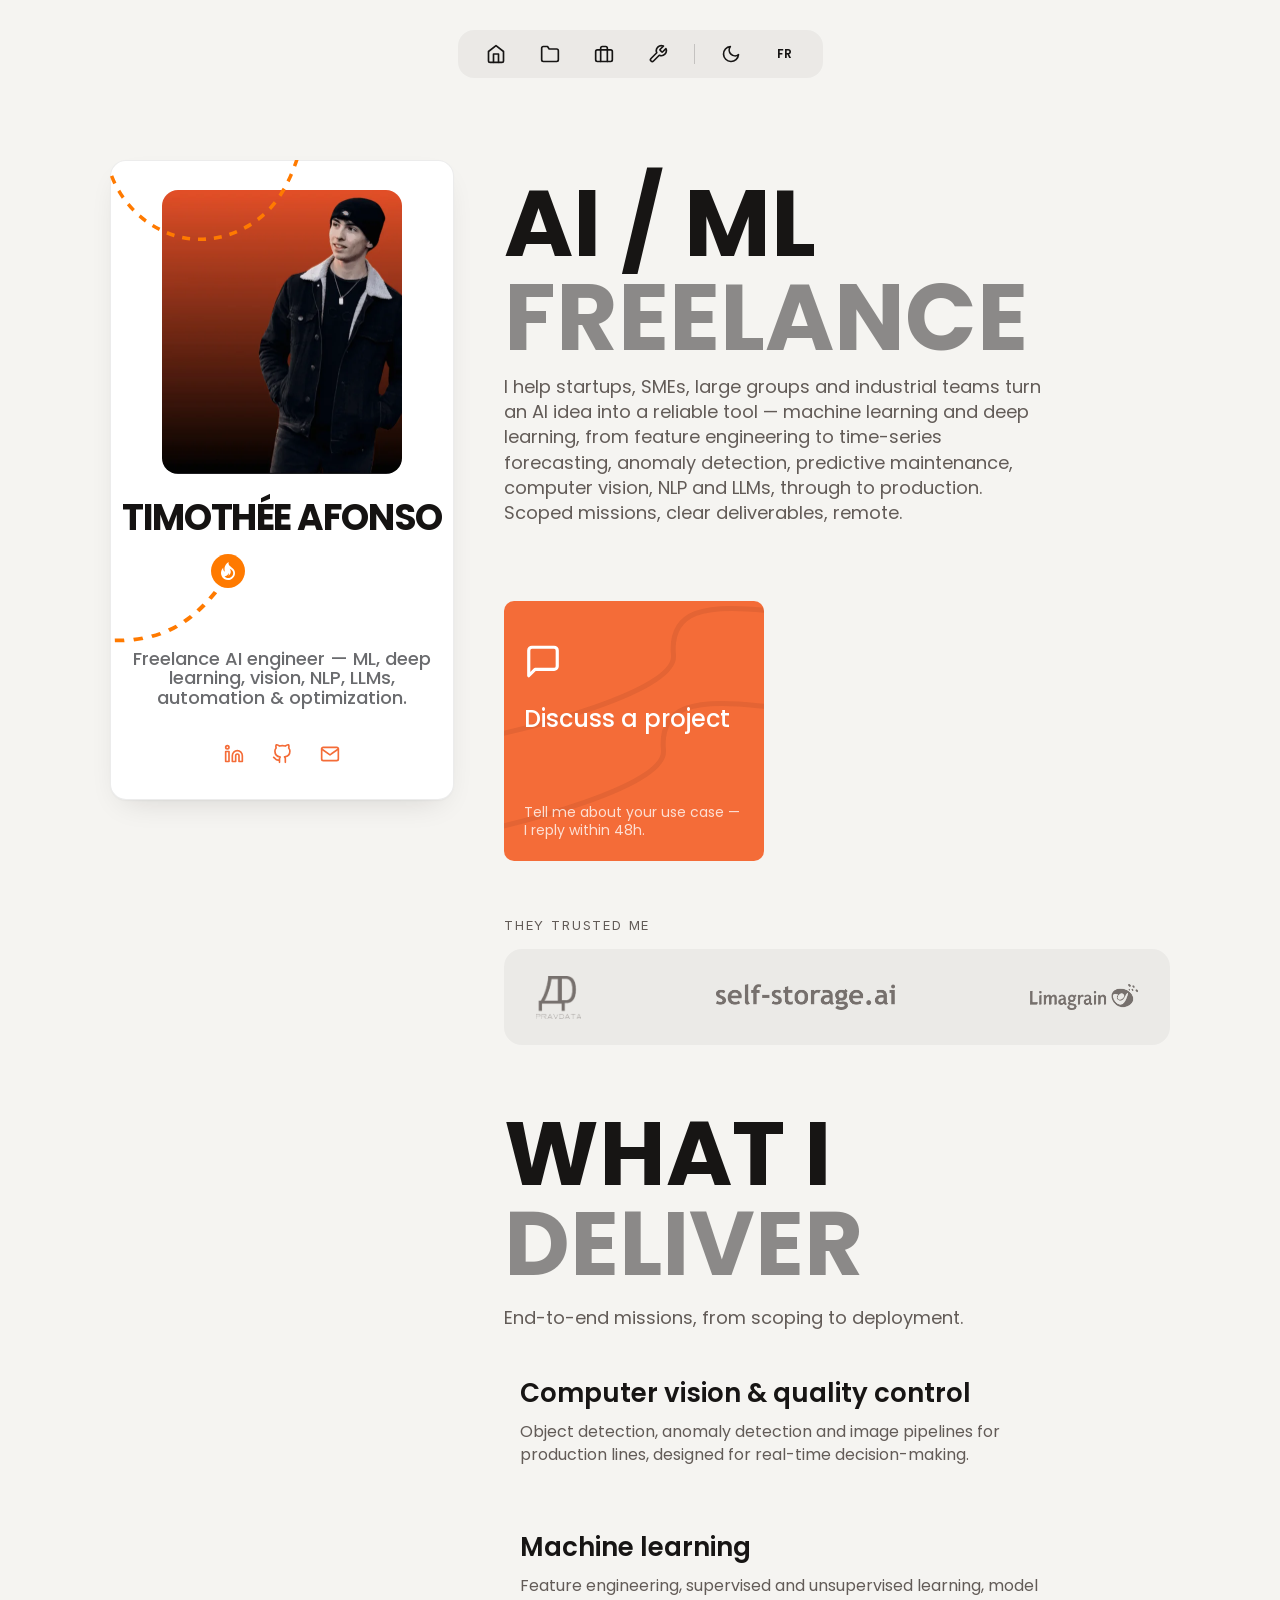
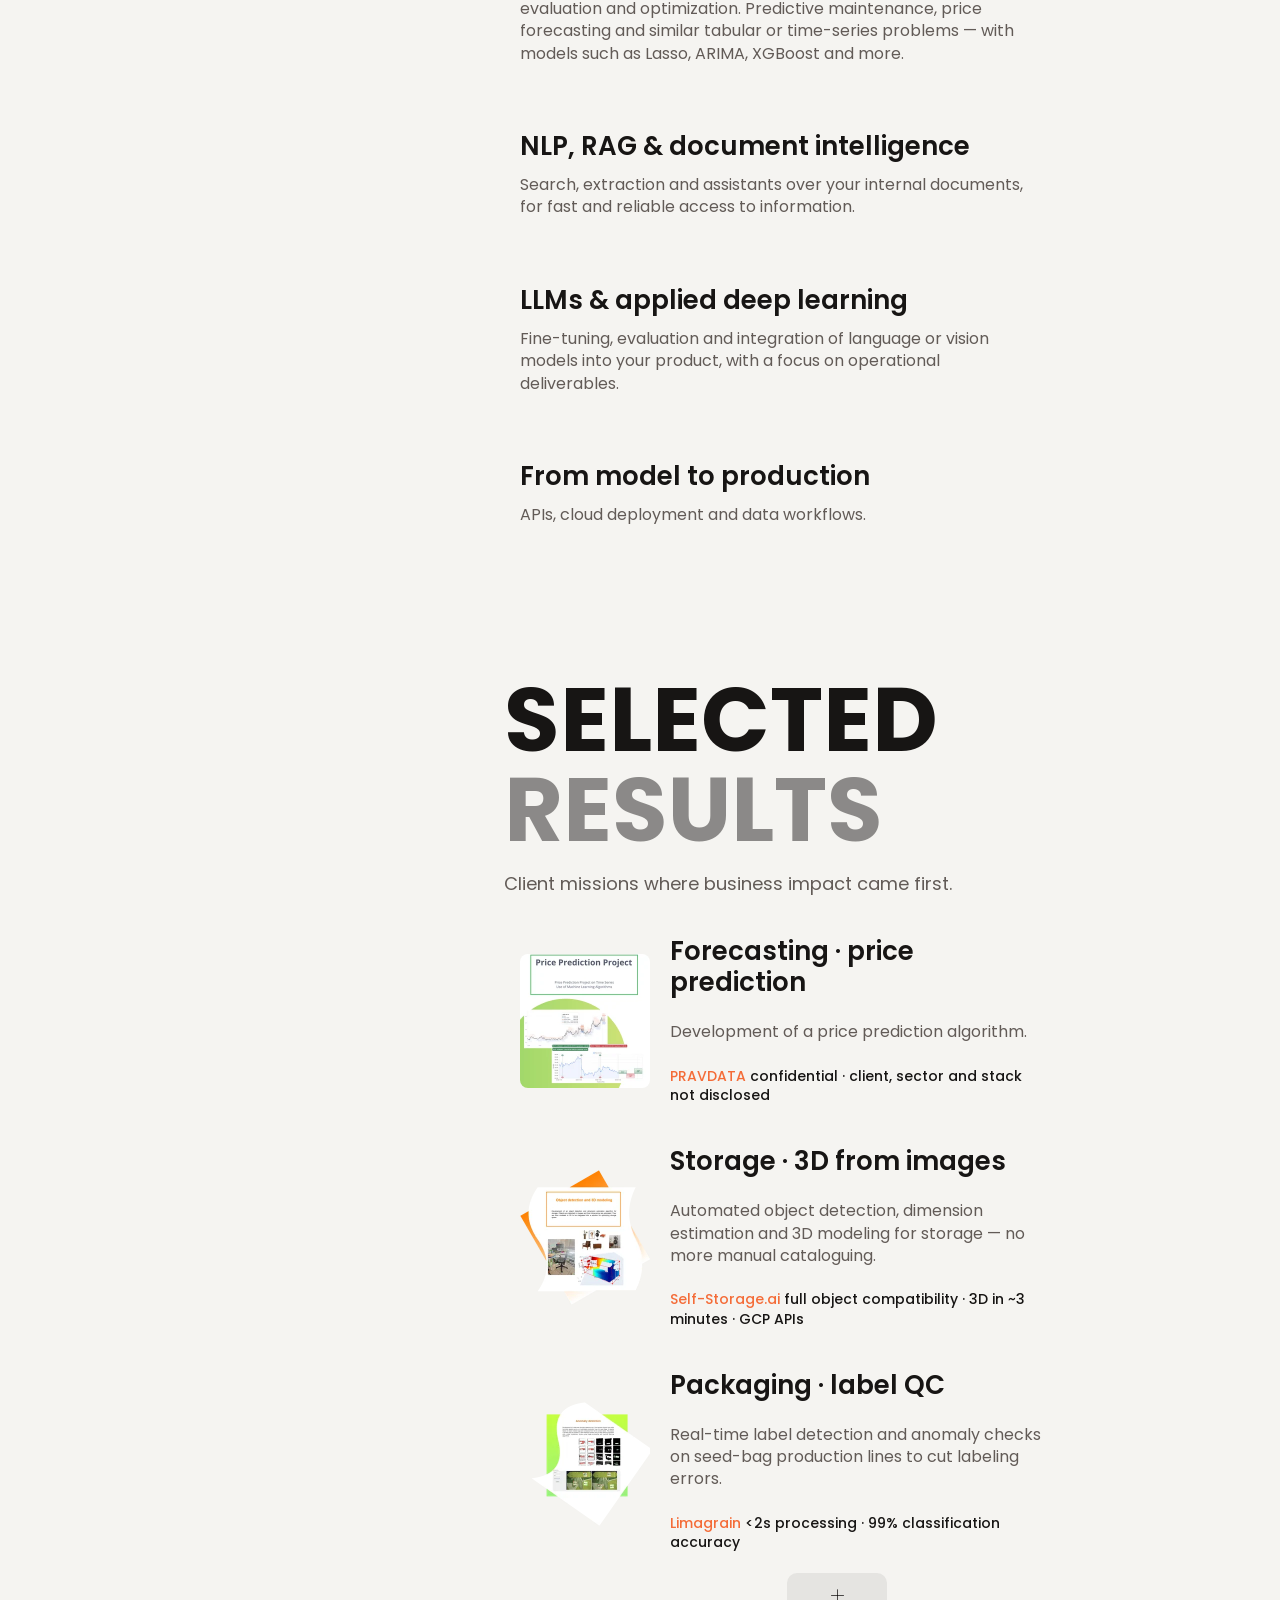
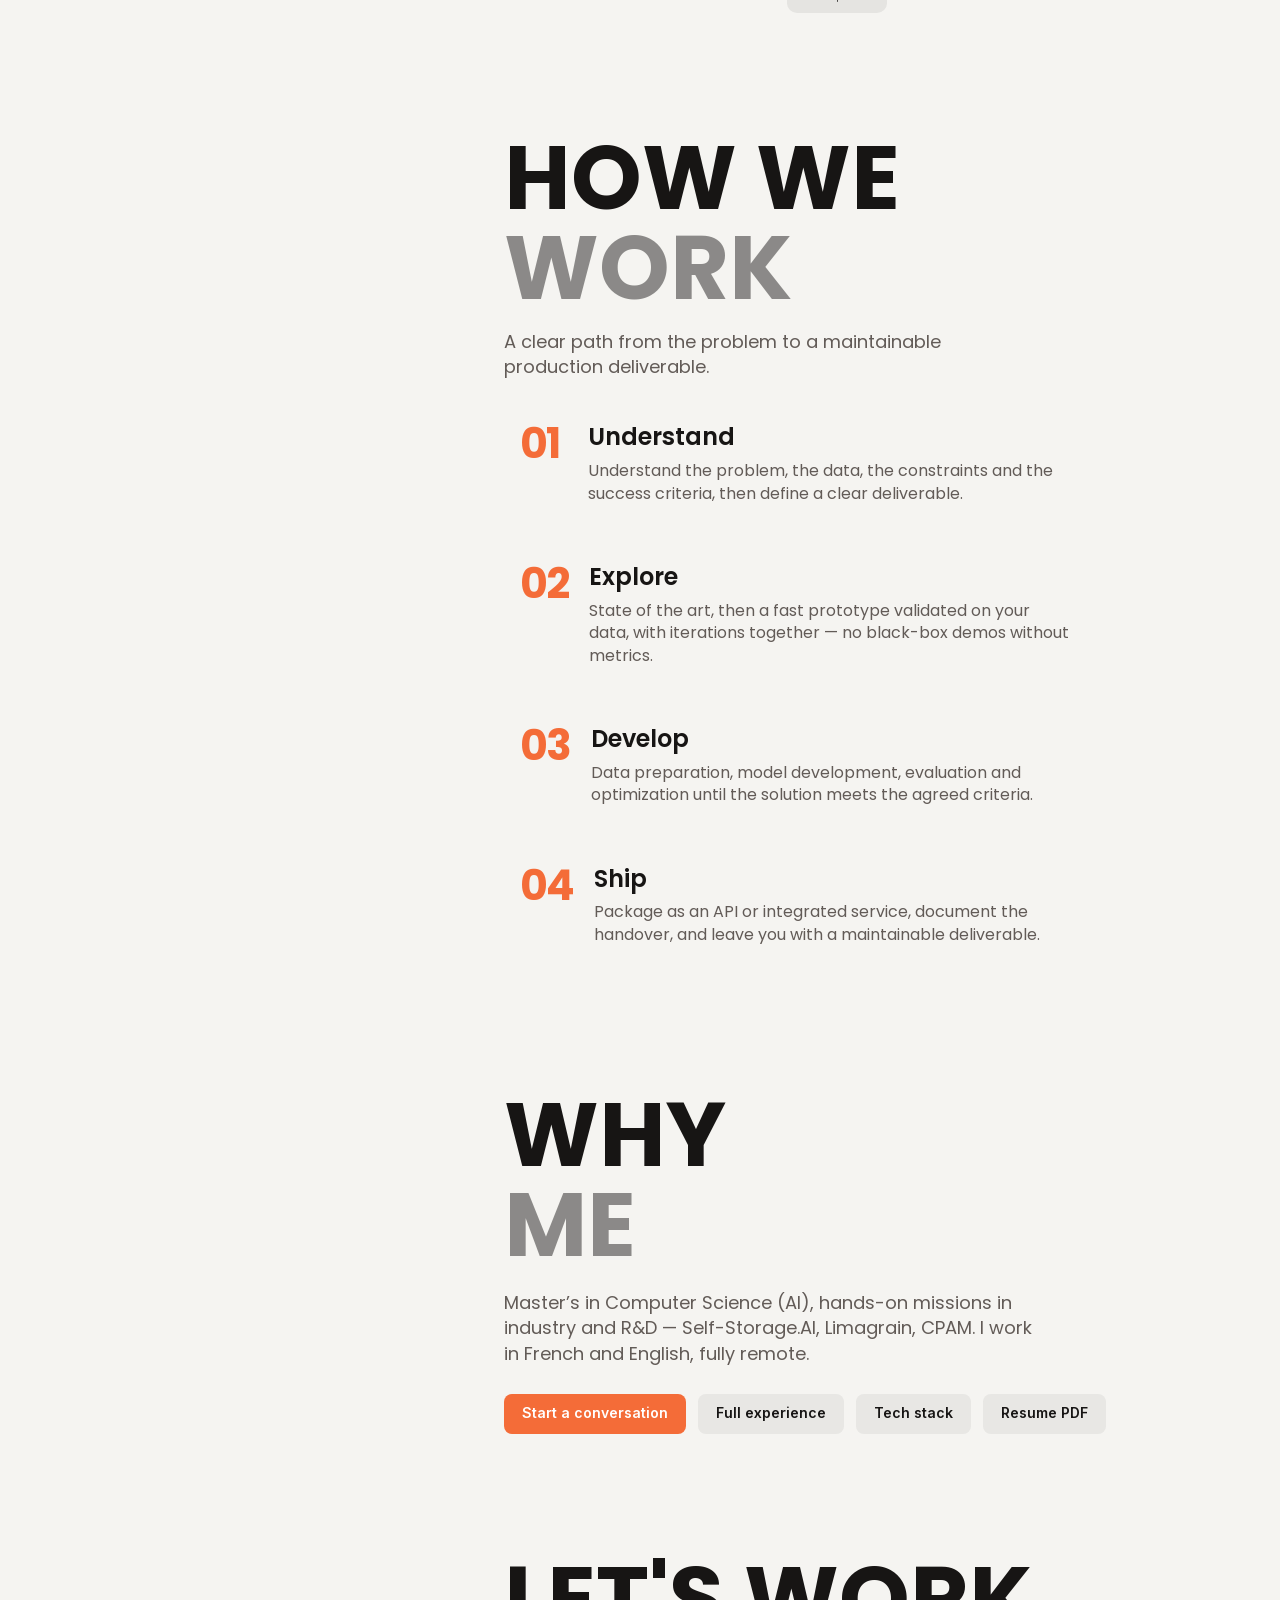
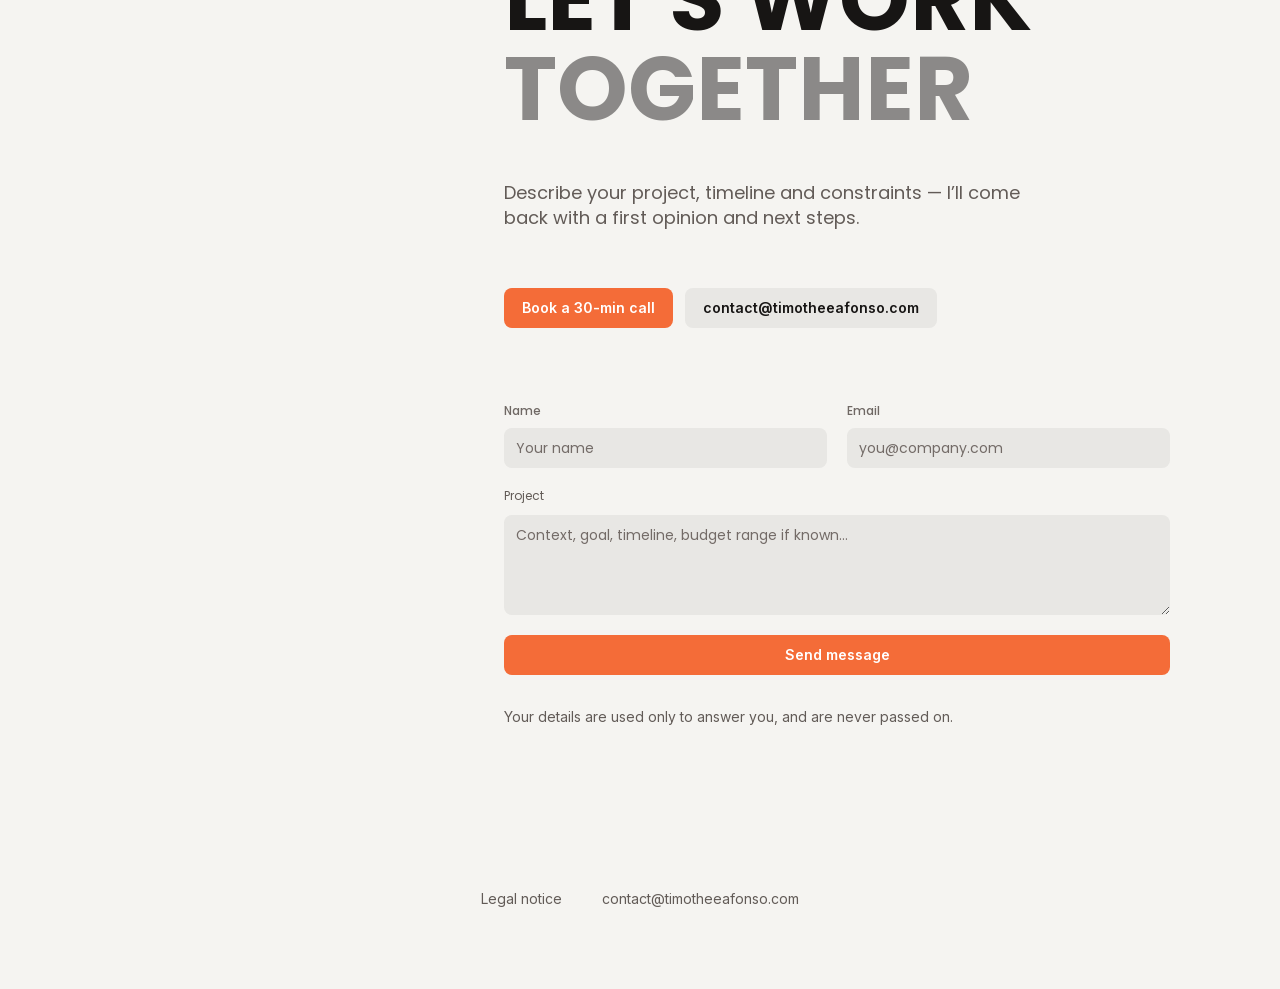
==== commit 682d866f: "update mail" ====
--- a/index.html
+++ b/index.html
@@ -46,7 +46,7 @@
   "image": "https://timotheeafonso.com/assets/img/profile.webp",
   "jobTitle": "Freelance AI / ML Engineer",
   "description": "Freelance AI / ML engineer. Machine learning and deep learning — feature engineering, prediction, computer vision, NLP and LLMs — taken to production. Remote-first.",
-  "email": "mailto:timothee.afonso.pro@gmail.com",
+  "email": "mailto:contact@timotheeafonso.com",
   "address": {
     "@type": "PostalAddress",
     "addressCountry": "FR"
@@ -106,7 +106,7 @@
               <div class="profile__social">
                 <a href="https://www.linkedin.com/in/timothee-afonso" target="_blank" rel="noopener" title="LinkedIn" aria-label="LinkedIn" style="color:var(--orange)"><svg viewBox="0 0 24 24" fill="none" stroke="currentColor" stroke-width="2" stroke-linecap="round" stroke-linejoin="round" aria-hidden="true"><path d="M16 8a6 6 0 0 1 6 6v7h-4v-7a2 2 0 0 0-2-2 2 2 0 0 0-2 2v7h-4v-7a6 6 0 0 1 6-6z"/><rect x="2" y="9" width="4" height="12"/><circle cx="4" cy="4" r="2"/></svg></a>
                 <a href="https://github.com/timotheeafonso" target="_blank" rel="noopener" title="GitHub" aria-label="GitHub" style="color:var(--orange)"><svg viewBox="0 0 24 24" fill="none" stroke="currentColor" stroke-width="2" stroke-linecap="round" stroke-linejoin="round" aria-hidden="true"><path d="M9 19c-5 1.5-5-2.5-7-3m14 6v-3.87a3.37 3.37 0 0 0-.94-2.61c3.14-.35 6.44-1.54 6.44-7A5.44 5.44 0 0 0 20 4.77 5.07 5.07 0 0 0 19.91 1S18.73.65 16 2.48a13.38 13.38 0 0 0-7 0C6.27.65 5.09 1 5.09 1A5.07 5.07 0 0 0 5 4.77a5.44 5.44 0 0 0-1.5 3.78c0 5.42 3.3 6.61 6.44 7A3.37 3.37 0 0 0 9 18.13V22"/></svg></a>
-                <a href="mailto:timothee.afonso.pro@gmail.com" title="Email" aria-label="Email" style="color:var(--orange)"><svg viewBox="0 0 24 24" fill="none" stroke="currentColor" stroke-width="2" stroke-linecap="round" stroke-linejoin="round" aria-hidden="true"><path d="M4 4h16c1.1 0 2 .9 2 2v12c0 1.1-.9 2-2 2H4c-1.1 0-2-.9-2-2V6c0-1.1.9-2 2-2z"/><polyline points="22,6 12,13 2,6"/></svg></a>
+                <a href="mailto:contact@timotheeafonso.com" title="Email" aria-label="Email" style="color:var(--orange)"><svg viewBox="0 0 24 24" fill="none" stroke="currentColor" stroke-width="2" stroke-linecap="round" stroke-linejoin="round" aria-hidden="true"><path d="M4 4h16c1.1 0 2 .9 2 2v12c0 1.1-.9 2-2 2H4c-1.1 0-2-.9-2-2V6c0-1.1.9-2 2-2z"/><polyline points="22,6 12,13 2,6"/></svg></a>
               </div>
             </div>
           </div>
@@ -134,11 +134,32 @@
 
         <section class="section section--clients reveal" aria-label="They trusted me">
           <p class="clients__label">They trusted me</p>
-          <ul class="clients">
-              <li class="clients__item"><span class="clients__mark clients__mark--pravdata" role="img" aria-label="PRAVDATA"></span></li>
-              <li class="clients__item"><span class="clients__mark clients__mark--selfstorage" role="img" aria-label="self-storage.ai"></span></li>
-              <li class="clients__item"><span class="clients__mark clients__mark--limagrain" role="img" aria-label="Limagrain"></span></li>
-          </ul>
+          <div class="clients">
+            <div class="clients__viewport">
+            <div class="clients__track">
+              <ul class="clients__group">
+                <li class="clients__item"><span class="clients__mark clients__mark--pravdata" role="img" aria-label="PRAVDATA"></span></li>
+                <li class="clients__item"><span class="clients__mark clients__mark--selfstorage" role="img" aria-label="self-storage.ai"></span></li>
+                <li class="clients__item"><span class="clients__mark clients__mark--limagrain" role="img" aria-label="Limagrain"></span></li>
+              </ul>
+              <ul class="clients__group" aria-hidden="true">
+                <li class="clients__item"><span class="clients__mark clients__mark--pravdata" role="img" aria-label="PRAVDATA"></span></li>
+                <li class="clients__item"><span class="clients__mark clients__mark--selfstorage" role="img" aria-label="self-storage.ai"></span></li>
+                <li class="clients__item"><span class="clients__mark clients__mark--limagrain" role="img" aria-label="Limagrain"></span></li>
+              </ul>
+              <ul class="clients__group" aria-hidden="true">
+                <li class="clients__item"><span class="clients__mark clients__mark--pravdata" role="img" aria-label="PRAVDATA"></span></li>
+                <li class="clients__item"><span class="clients__mark clients__mark--selfstorage" role="img" aria-label="self-storage.ai"></span></li>
+                <li class="clients__item"><span class="clients__mark clients__mark--limagrain" role="img" aria-label="Limagrain"></span></li>
+              </ul>
+              <ul class="clients__group" aria-hidden="true">
+                <li class="clients__item"><span class="clients__mark clients__mark--pravdata" role="img" aria-label="PRAVDATA"></span></li>
+                <li class="clients__item"><span class="clients__mark clients__mark--selfstorage" role="img" aria-label="self-storage.ai"></span></li>
+                <li class="clients__item"><span class="clients__mark clients__mark--limagrain" role="img" aria-label="Limagrain"></span></li>
+              </ul>
+            </div>
+            </div>
+          </div>
         </section>
 
         <section class="section section--services reveal" id="services">
@@ -257,7 +278,7 @@
           <p class="section__lead">Describe your project, timeline and constraints — I’ll come back with a first opinion and next steps.</p>
           <div class="about__links contact__direct">
             <a class="about__link about__link--accent" href="https://cal.com/timothee-afonso" target="_blank" rel="noopener">Book a 30-min call</a>
-            <a class="about__link" href="mailto:timothee.afonso.pro@gmail.com">timothee.afonso.pro@gmail.com</a>
+            <a class="about__link" href="mailto:contact@timotheeafonso.com">contact@timotheeafonso.com</a>
           </div>
           <form class="form" action="https://formspree.io/f/xljewzve" method="POST" novalidate>
             <input type="text" name="_gotcha" value="" tabindex="-1" autocomplete="off" aria-hidden="true" style="position:absolute;left:-9999px;height:0;width:0;opacity:0;" />
@@ -287,7 +308,7 @@
   <footer class="footer">
     <div class="footer__links">
       <a href="legal.html">Legal notice</a>
-      <a href="mailto:timothee.afonso.pro@gmail.com">timothee.afonso.pro@gmail.com</a>
+      <a href="mailto:contact@timotheeafonso.com">contact@timotheeafonso.com</a>
     </div>
   </footer>
 </div>
--- a/assets/css/style.css
+++ b/assets/css/style.css
@@ -745,11 +745,24 @@
   color:var(--muted);
 }
 .clients{
-  display:flex;flex-wrap:wrap;align-items:center;justify-content:space-between;
-  gap:32px;padding:26px 32px;list-style:none;
+  overflow:hidden;padding:26px 32px;
   background:var(--surface);border-radius:18px;
 }
+.clients__viewport{overflow:hidden;}
+.clients__track{display:flex;width:100%;}
+/* Sur grand ecran : rangee posee, un seul groupe. Les copies ne servent qu'au
+   defilement telephone, elles sont donc retirees du flux ici. */
+.clients__group{
+  display:flex;align-items:center;justify-content:space-between;
+  width:100%;list-style:none;
+}
+.clients__group[aria-hidden]{display:none;}
 .clients__item{position:relative;}
+/* 4 groupes identiques : glisser de 25 % revient a glisser d'un groupe pile */
+@keyframes clientsMarquee{
+  from{transform:translateX(0);}
+  to{transform:translateX(-25%);}
+}
 .clients__mark{
   display:block;width:var(--w);height:var(--h);
   background:var(--muted);
@@ -771,18 +784,39 @@
 .clients__mark--selfstorage{--src:url(../img/clients/selfstorage.png);--h:26px;--w:179px;}
 .clients__mark--limagrain{--src:url(../img/clients/limagrain.png);--h:26px;--w:108px;}
 
-/* apparition en cascade, portee par le .reveal de la section */
-.section--clients .clients__item{opacity:0;transform:translateY(12px);}
-.section--clients.is-visible .clients__item{
-  opacity:1;transform:none;
-  transition:opacity .55s ease,transform .55s cubic-bezier(.22,1,.36,1);
-}
-.section--clients.is-visible .clients__item:nth-child(2){transition-delay:.12s;}
-.section--clients.is-visible .clients__item:nth-child(3){transition-delay:.24s;}
-
+
+/* Telephone : la rangee posee devient trop serree, on passe au defilement
+   continu. Les 3 copies reviennent dans le flux pour alimenter la boucle. */
 @media (max-width:809px){
-  .clients{gap:22px;padding:20px 22px;}
+  .clients{padding:20px 0;}
+  .clients__viewport{
+    -webkit-mask-image:linear-gradient(90deg,transparent 0,#000 8%,#000 92%,transparent 100%);
+            mask-image:linear-gradient(90deg,transparent 0,#000 8%,#000 92%,transparent 100%);
+  }
+  .clients__track{
+    width:max-content;
+    animation:clientsMarquee var(--marquee,12s) linear infinite;
+  }
+  .clients__group{width:auto;justify-content:flex-start;}
+  .clients__group[aria-hidden]{display:flex;}
+  .clients__item{margin-right:44px;}
   .clients__mark--pravdata{--h:36px;--w:37px;}
   .clients__mark--selfstorage{--h:21px;--w:144px;}
   .clients__mark--limagrain{--h:21px;--w:87px;}
 }
+/* la pause au survol n'a de sens que la ou un vrai curseur existe : sur
+   tactile, le :hover reste colle apres un appui et figerait le defilement */
+@media (max-width:809px) and (hover:hover){
+  .clients:hover .clients__track{animation-play-state:paused;}
+}
+
+/* Mouvement reduit : on fige le defilement et on revient a une rangee posee */
+/* Mouvement reduit : on revient a la rangee posee, y compris sur telephone */
+@media (prefers-reduced-motion:reduce){
+  .clients__track{animation:none;width:100%;}
+  .clients__group{width:100%;justify-content:space-between;}
+  .clients__group[aria-hidden]{display:none;}
+  .clients__item{margin-right:0;}
+  .clients{padding-left:20px;padding-right:20px;}
+  .clients__viewport{-webkit-mask-image:none;mask-image:none;}
+}
